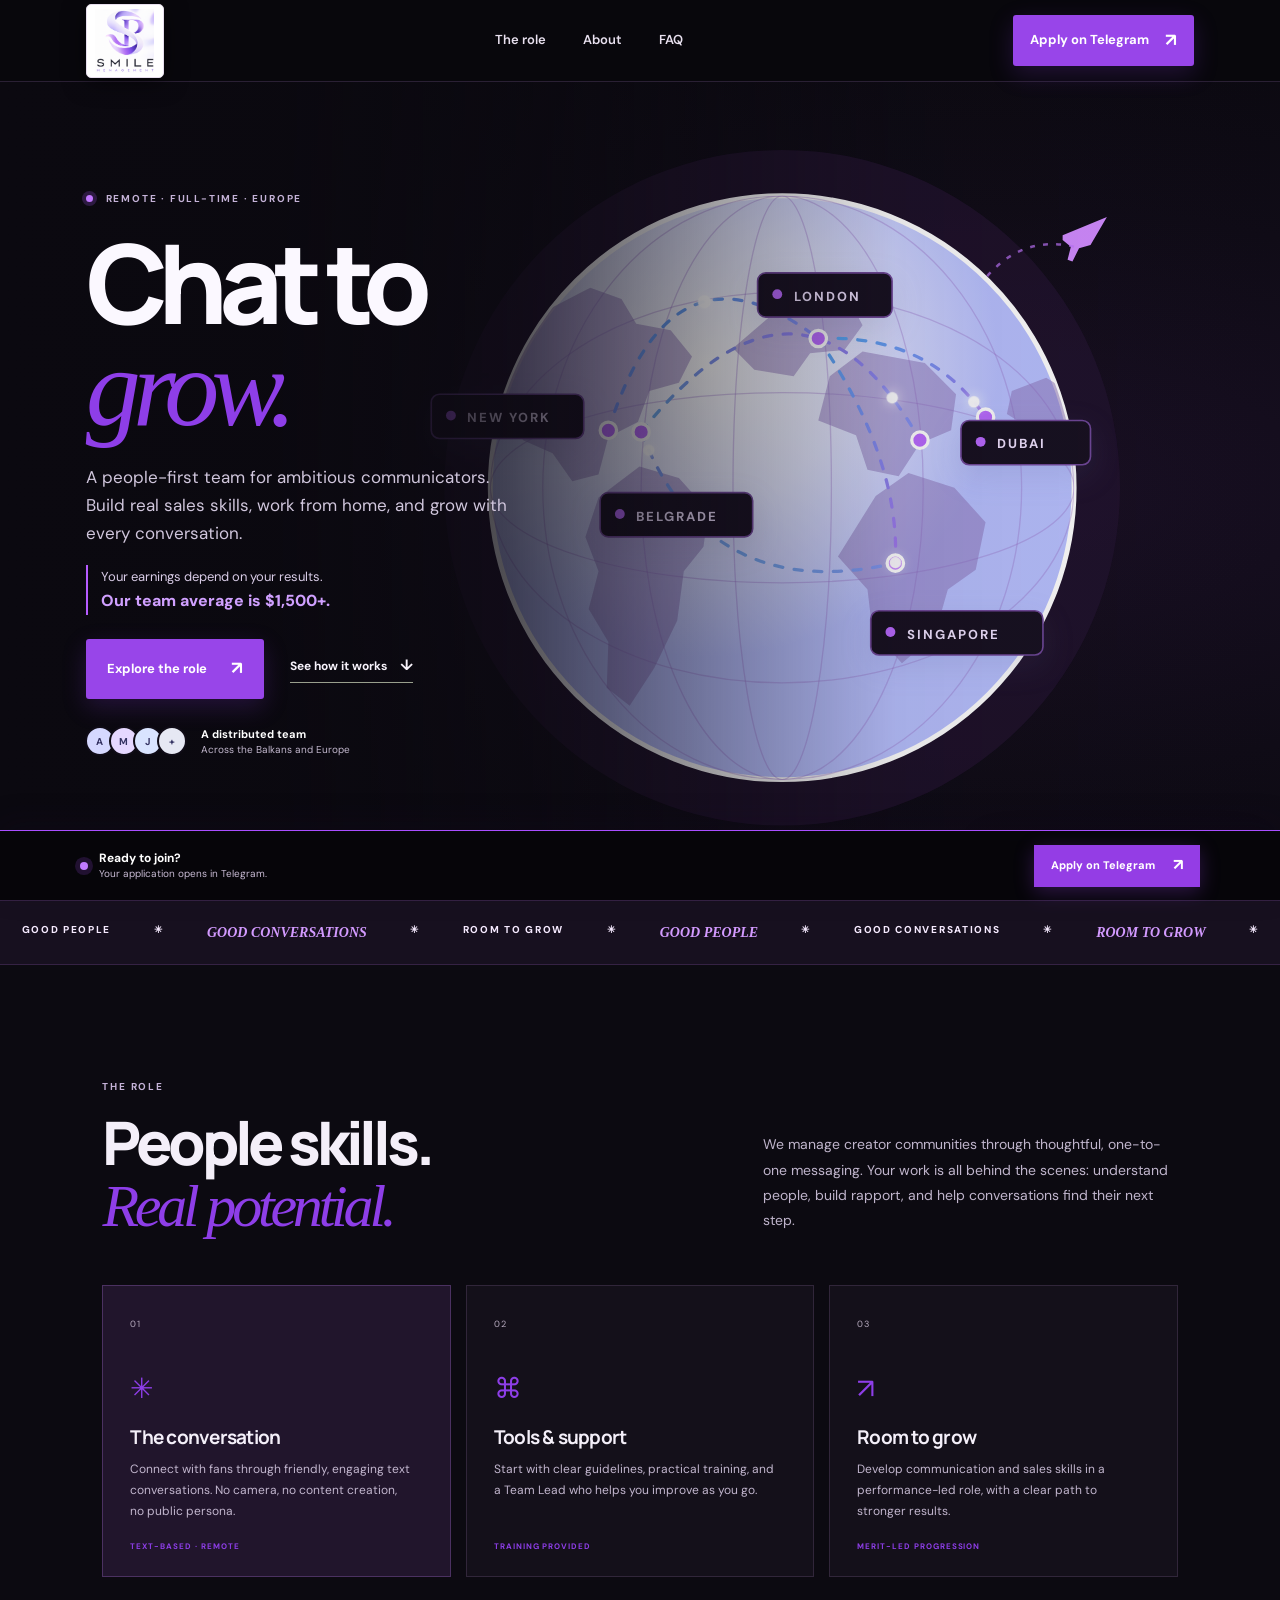
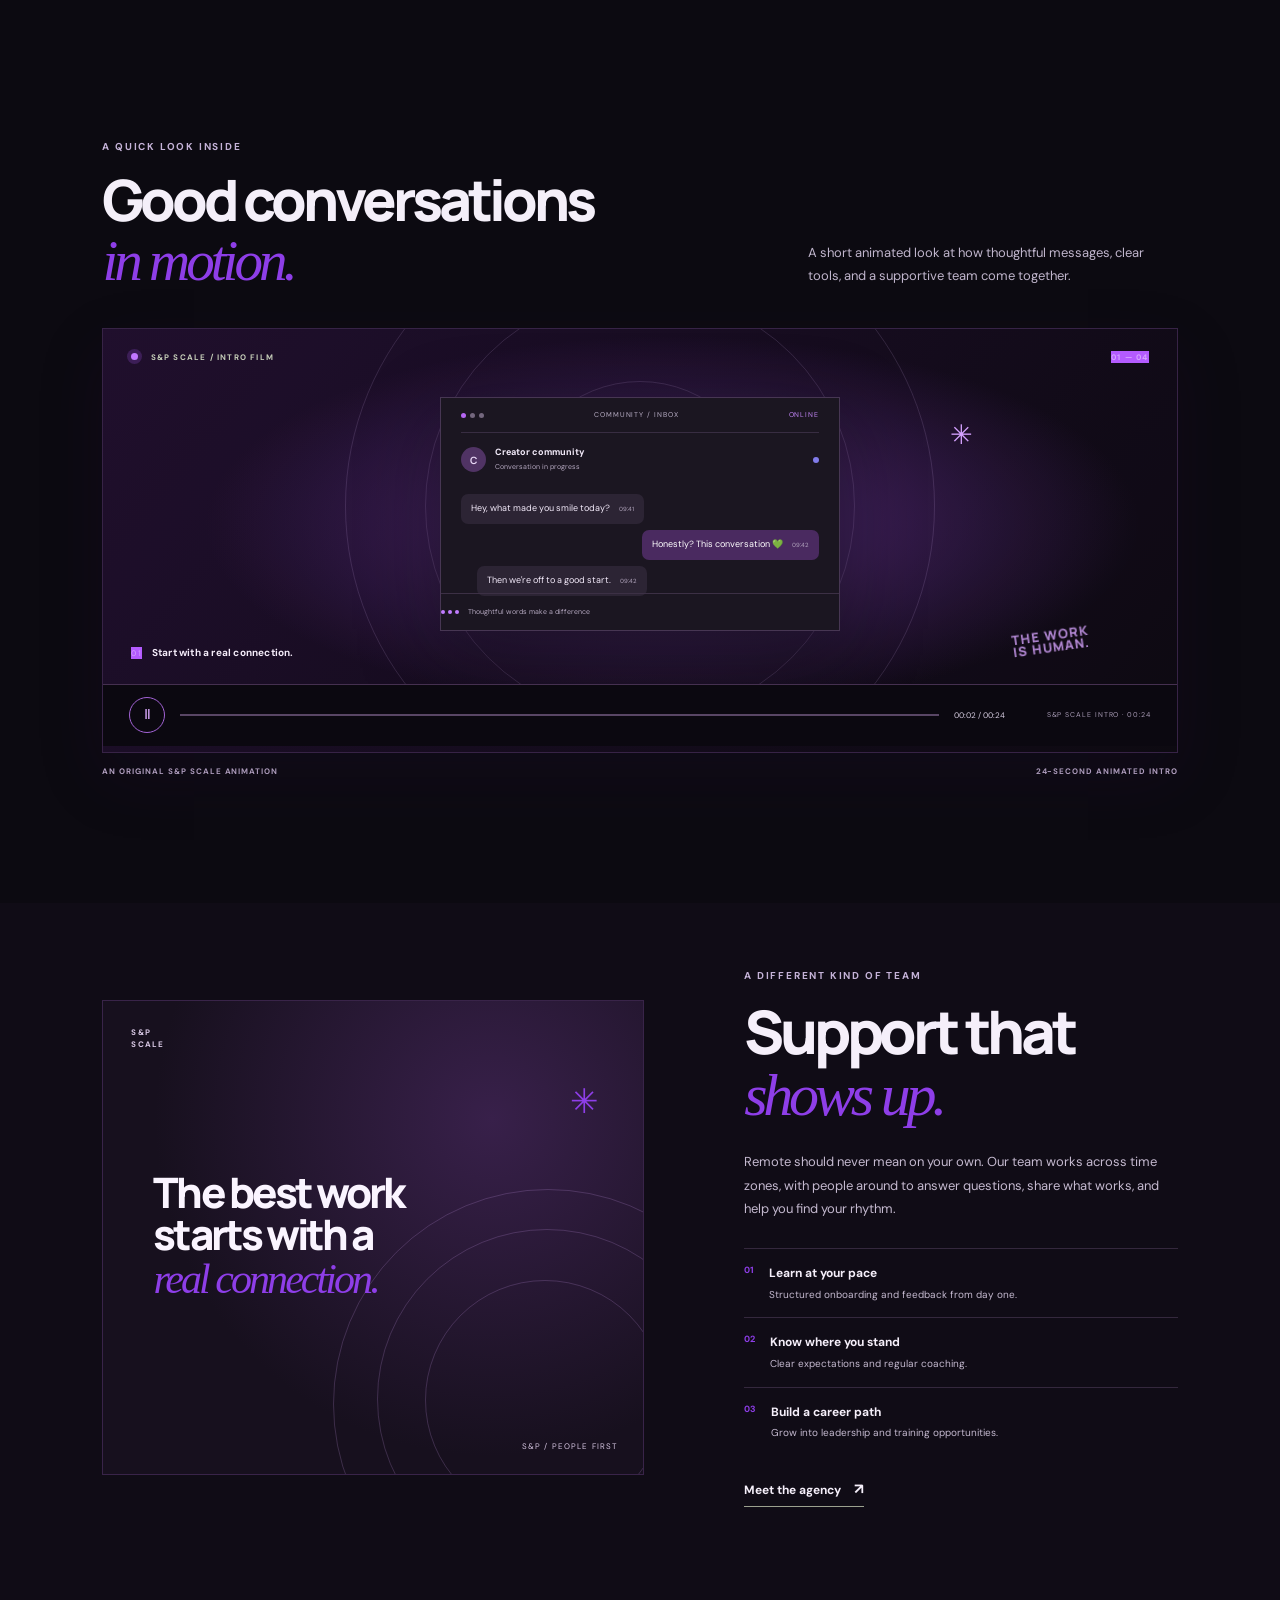
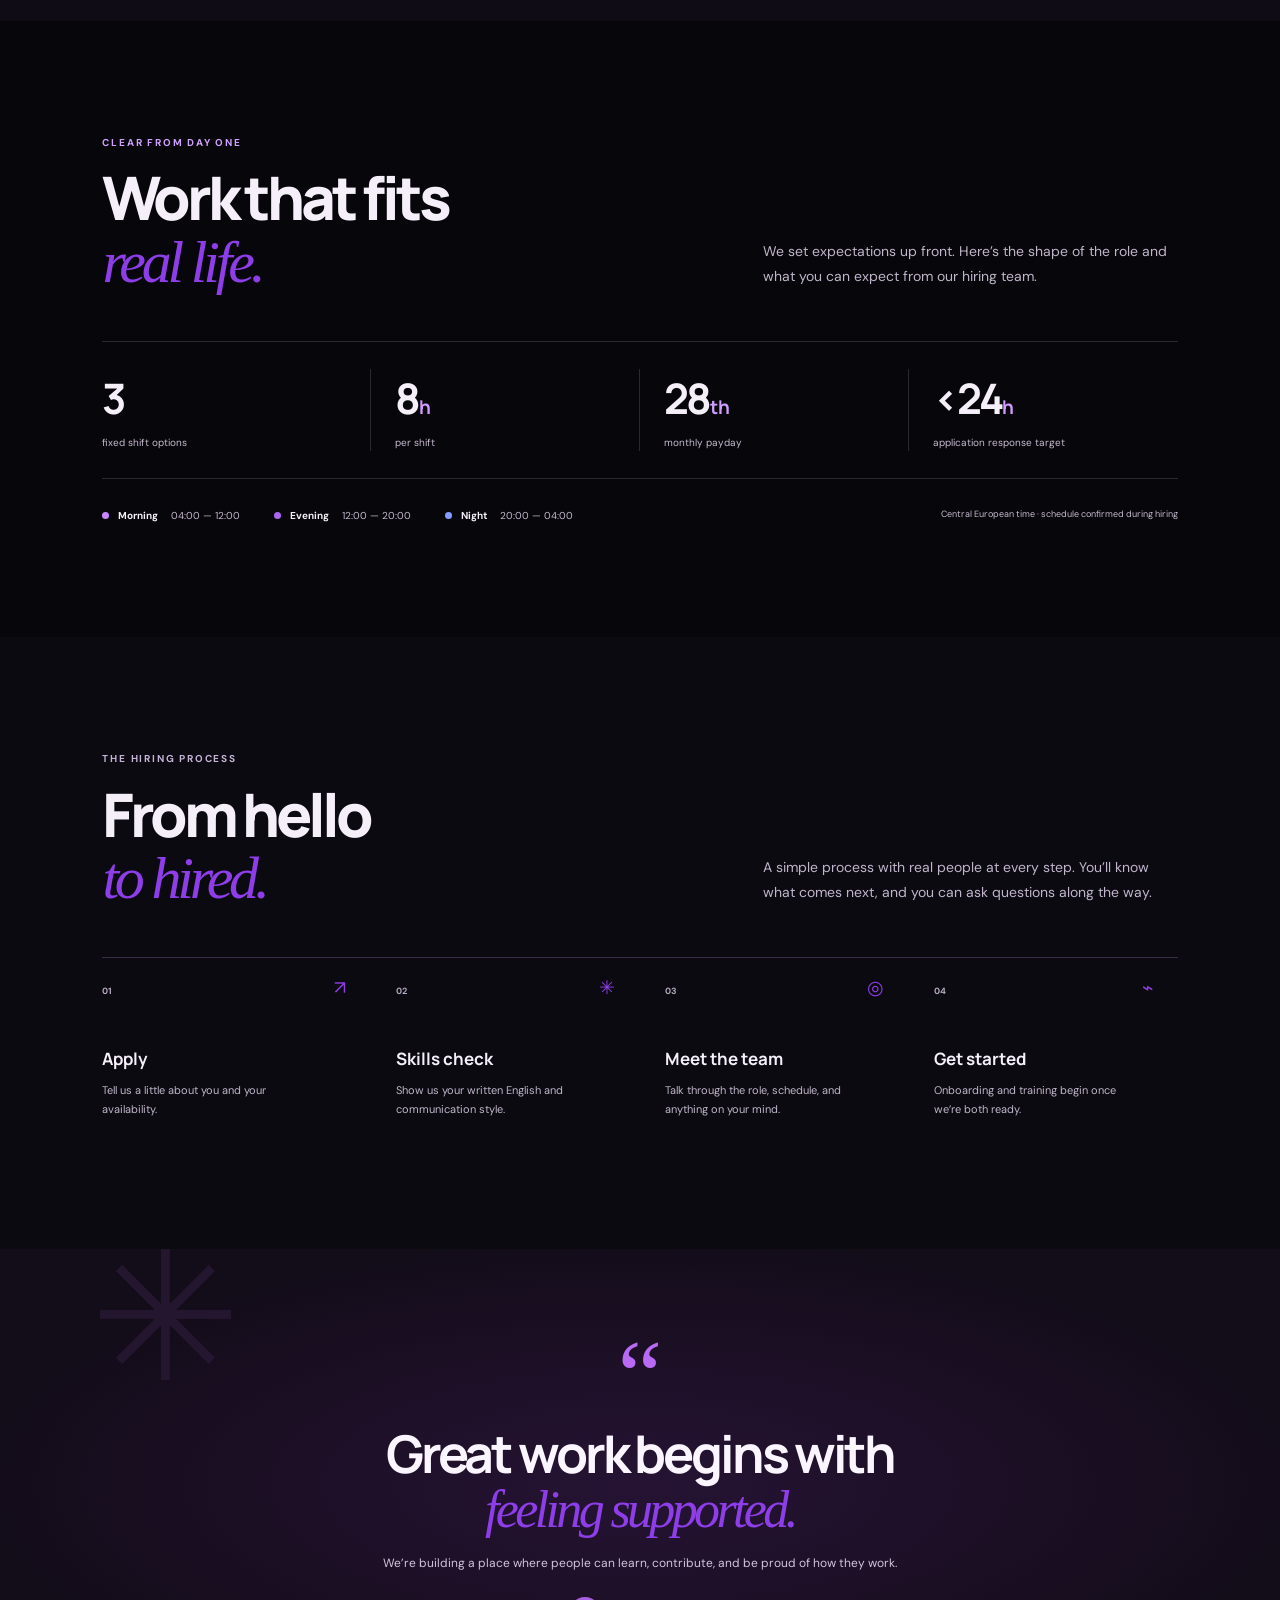
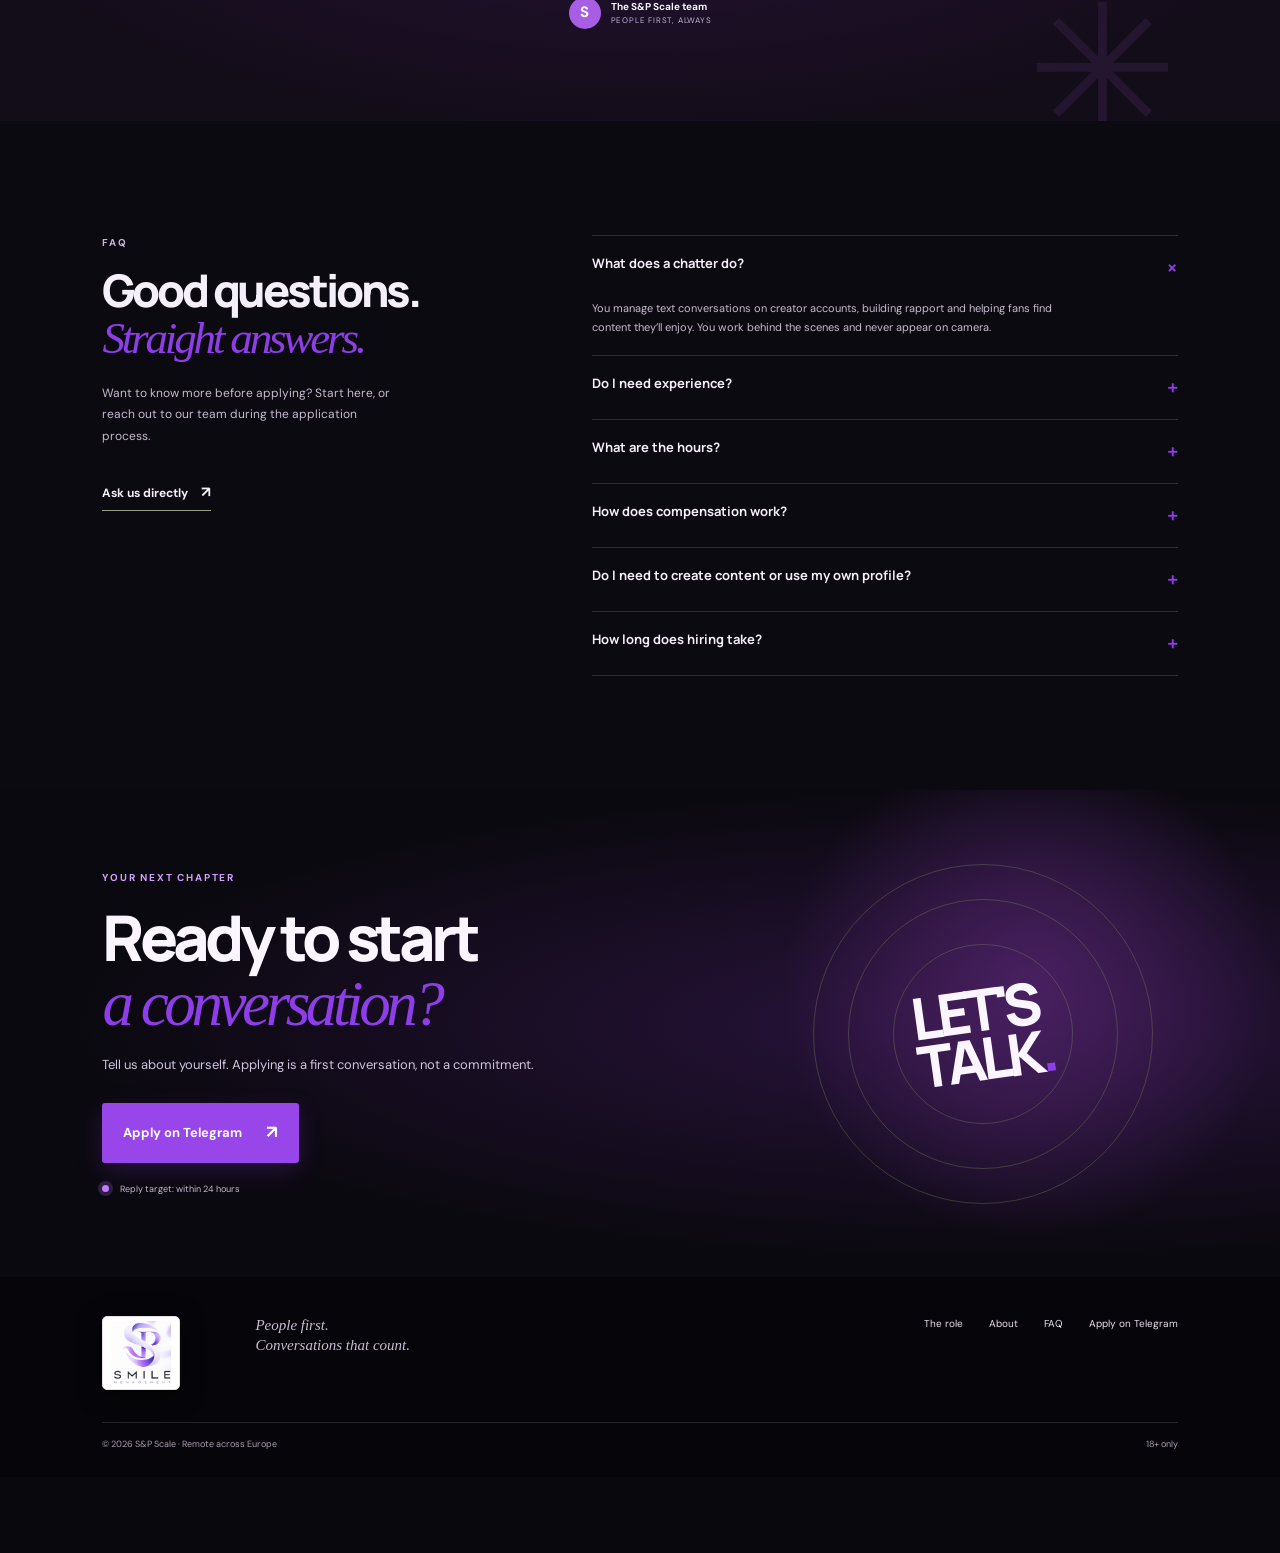
==== outputs/smile-management-site/index.html @ fcfb7467 "Initial website" ====
<!doctype html>
<html lang="en">
<head><meta charset="utf-8"><meta name="viewport" content="width=device-width,initial-scale=1"><meta name="theme-color" content="#10110f"><meta name="description" content="Remote chatter careers with S&P Scale. Clear shifts, practical training, and performance-based commission."><title>S&P Scale — Chat to grow</title><link rel="preconnect" href="https://fonts.googleapis.com"><link rel="preconnect" href="https://fonts.gstatic.com" crossorigin><link href="https://fonts.googleapis.com/css2?family=DM+Sans:wght@400;500;600;700&family=Manrope:wght@400;500;600;700;800&display=swap" rel="stylesheet"><link rel="stylesheet" href="styles.css"></head>
<body>
<header class="header"><a class="brand" href="#top" aria-label="Smile Management home"><img class="brand-logo" src="assets/smile-logo.png" alt="Smile Management"></a><nav class="desktop-nav"><a href="#role">The role</a><a href="about.html">About</a><a href="#faq">FAQ</a></nav><a class="button button-small" href="https://t.me/+lv7Nsp2eEZo0MGM0" target="_blank" rel="noopener noreferrer">Apply on Telegram <span>↗</span></a><button class="menu-toggle" aria-label="Open menu" aria-expanded="false"><i></i><i></i></button></header>
<main id="top"><section class="hero"><div class="hero-copy"><div class="eyebrow"><span class="pulse"></span> REMOTE · FULL-TIME · EUROPE</div><h1>Chat to<br><em>grow.</em></h1><p class="hero-lede">A people-first team for ambitious communicators. Build real sales skills, work from home, and grow with every conversation.</p><p class="earnings-proof">Your earnings depend on your results.<strong>Our team average is $1,500+.</strong></p><div class="hero-actions"><a class="button" href="#role">Explore the role <span>↗</span></a><a class="text-link" href="#role">See how it works <span>↓</span></a></div><div class="hero-proof"><div class="avatars"><span>A</span><span>M</span><span>J</span><span>+</span></div><p><strong>A distributed team</strong><br>Across the Balkans and Europe</p></div></div><div class="hero-art"><svg class="globe-visual" viewBox="0 0 560 500" role="img" aria-label="Animated network routes connecting cities around the world"><defs><radialGradient id="globeFill" cx="37%" cy="29%"><stop offset="0" stop-color="#ffffff"/><stop offset=".48" stop-color="#e5e8ff"/><stop offset="1" stop-color="#b9c1ff"/></radialGradient><linearGradient id="routeStroke" x1="0" y1="0" x2="1" y2="1"><stop stop-color="#54aaf7"/><stop offset="1" stop-color="#a276ec"/></linearGradient><linearGradient id="routeStroke2" x1="1" y1="0" x2="0" y2="1"><stop stop-color="#9a72ee"/><stop offset="1" stop-color="#68b8f1"/></linearGradient><filter id="softGlow" x="-100%" y="-100%" width="300%" height="300%"><feGaussianBlur stdDeviation="4" result="blur"/><feMerge><feMergeNode in="blur"/><feMergeNode in="SourceGraphic"/></feMerge></filter><clipPath id="globeClip"><circle cx="280" cy="248" r="178"/></clipPath></defs><circle class="globe-halo" cx="280" cy="248" r="206" fill="#e6e9ff" opacity=".58"/><circle class="globe-base" cx="280" cy="248" r="178" fill="url(#globeFill)" stroke="#fff" stroke-width="3"/><g clip-path="url(#globeClip)"><ellipse class="globe-grid" cx="280" cy="248" rx="146" ry="178"/><ellipse class="globe-grid" cx="280" cy="248" rx="86" ry="178"/><ellipse class="globe-grid" cx="280" cy="248" rx="30" ry="178"/><ellipse class="globe-grid" cx="280" cy="248" rx="178" ry="58"/><ellipse class="globe-grid" cx="280" cy="248" rx="178" ry="119"/><path class="continent" d="M122 164l18-26 23-12 19 7 9 15 21 4 13 16-8 16-18 5-7 19-18 9-6 23-16 4-12-17-18-8-8-20-19-10zM193 235l24 7 18 20-3 22-12 15-4 30-14 29-15 23-14-11 1-28-12-20 6-23-8-21 8-24zM272 144l23-17 25 5 9 17-11 15-21 2-10 14-24-4-13-13zM309 180l20-15 38 7 19 19-3 22-19 8-13 20-19-4-7-21-23-9zM337 253l20-14 28 9 19 21-6 29-17 12-8 28-20 17-18-20-3-25-18-20zM420 189l21-8 18 11-5 17-21 4-16-10z"/><g class="route-lines"><path id="route-one" d="M174 213 Q213 89 302 157"/><path id="route-two" d="M194 214 Q292 92 364 219"/><path id="route-three" d="M302 157 Q369 154 404 205"/><path id="route-four" d="M194 214 Q235 320 349 294"/><path id="route-five" d="M302 157 Q352 230 349 294"/></g><g class="city-points"><circle cx="174" cy="213" r="5"/><circle cx="302" cy="157" r="5"/><circle cx="364" cy="219" r="5"/><circle cx="404" cy="205" r="5"/><circle cx="349" cy="294" r="5"/><circle cx="194" cy="214" r="5"/></g><g class="route-packets" filter="url(#softGlow)"><circle r="4" fill="#fff"><animateMotion dur="4.5s" repeatCount="indefinite"><mpath href="#route-one"/></animateMotion></circle><circle r="3.5" fill="#fff"><animateMotion dur="5.8s" begin="-2.4s" repeatCount="indefinite"><mpath href="#route-two"/></animateMotion></circle><circle r="3.5" fill="#fff"><animateMotion dur="4.2s" begin="-1.2s" repeatCount="indefinite"><mpath href="#route-three"/></animateMotion></circle><circle r="3.5" fill="#fff"><animateMotion dur="6.2s" begin="-4s" repeatCount="indefinite"><mpath href="#route-four"/></animateMotion></circle><circle r="3.5" fill="#fff"><animateMotion dur="5.4s" begin="-2.8s" repeatCount="indefinite"><mpath href="#route-five"/></animateMotion></circle></g></g><g class="city-label label-newyork"><rect x="66" y="191" width="93" height="27" rx="5"/><circle cx="78" cy="204" r="3"/><text x="88" y="208">NEW YORK</text></g><g class="city-label label-london"><rect x="265" y="117" width="82" height="27" rx="5"/><circle cx="277" cy="130" r="3"/><text x="287" y="134">LONDON</text></g><g class="city-label label-dubai"><rect x="389" y="207" width="79" height="27" rx="5"/><circle cx="401" cy="220" r="3"/><text x="411" y="224">DUBAI</text></g><g class="city-label label-singapore"><rect x="334" y="323" width="105" height="27" rx="5"/><circle cx="346" cy="336" r="3"/><text x="356" y="340">SINGAPORE</text></g><g class="city-label label-belgrade"><rect x="169" y="251" width="93" height="27" rx="5"/><circle cx="181" cy="264" r="3"/><text x="191" y="268">BELGRADE</text></g><g class="plane-mark"><path d="M451 94l27-11-10 17-7 2-4 8-3-1 2-8-5-4z"/><path class="plane-trail" d="M405 119 Q427 94 458 101"/></g></svg><div class="globe-caption"><span class="signal"><i></i><i></i><i></i></span><span>CONNECTED AROUND THE CLOCK</span><b>24 / 7</b></div></div><div class="hero-bottom"><span>01 / A BETTER WAY TO WORK</span><span class="scroll-cue">SCROLL TO EXPLORE <b>↓</b></span></div></section>
<section class="ticker"><div><span>GOOD PEOPLE</span> ✳ <span>GOOD CONVERSATIONS</span> ✳ <span>ROOM TO GROW</span> ✳ <span>GOOD PEOPLE</span> ✳ <span>GOOD CONVERSATIONS</span> ✳ <span>ROOM TO GROW</span> ✳</div></section>
<section class="section role-section" id="role"><div class="section-head"><div><div class="eyebrow">THE ROLE</div><h2>People skills.<br><em>Real potential.</em></h2></div><p>We manage creator communities through thoughtful, one-to-one messaging. Your work is all behind the scenes: understand people, build rapport, and help conversations find their next step.</p></div><div class="role-grid"><article class="role-card featured"><span class="number">01</span><div class="role-symbol">✳</div><h3>The conversation</h3><p>Connect with fans through friendly, engaging text conversations. No camera, no content creation, no public persona.</p><span class="tag">TEXT-BASED · REMOTE</span></article><article class="role-card"><span class="number">02</span><div class="role-symbol">⌘</div><h3>Tools & support</h3><p>Start with clear guidelines, practical training, and a Team Lead who helps you improve as you go.</p><span class="tag">TRAINING PROVIDED</span></article><article class="role-card"><span class="number">03</span><div class="role-symbol">↗</div><h3>Room to grow</h3><p>Develop communication and sales skills in a performance-led role, with a clear path to stronger results.</p><span class="tag">MERIT-LED PROGRESSION</span></article></div></section>
<section class="section film-section" id="walkthrough"><div class="film-heading"><div><div class="eyebrow">A QUICK LOOK INSIDE</div><h2>Good conversations<br><em>in motion.</em></h2></div><p>A short animated look at how thoughtful messages, clear tools, and a supportive team come together.</p></div><div class="film-player" data-film><div class="film-grain"></div><div class="film-topline"><span><i class="pulse"></i> S&P SCALE / INTRO FILM</span><span class="film-index">01 — 04</span></div><div class="film-stage"><div class="film-orbit orbit-a"></div><div class="film-orbit orbit-b"></div><div class="film-orbit orbit-c"></div><div class="film-spark">✳</div><div class="film-window"><div class="film-window-head"><span class="window-lights"><i></i><i></i><i></i></span><span>COMMUNITY / INBOX</span><span class="window-status">ONLINE</span></div><div class="film-profile"><span class="profile-monogram">C</span><span><b>Creator community</b><small>Conversation in progress</small></span><i class="online-dot"></i></div><div class="film-bubble bubble-one">Hey, what made you smile today? <span>09:41</span></div><div class="film-bubble bubble-two">Honestly? This conversation 💚 <span>09:42</span></div><div class="film-bubble bubble-three">Then we're off to a good start. <span>09:42</span></div><div class="film-type"><i></i><i></i><i></i><span>Thoughtful words make a difference</span></div></div><div class="film-caption"><span>01</span><b>Start with a real connection.</b></div><div class="film-stamp">THE WORK<br>IS HUMAN.</div></div><div class="film-controls"><button class="film-play" aria-label="Pause animation"><span class="pause-glyph">Ⅱ</span><span class="play-glyph">▶</span></button><div class="film-track"><div class="film-progress"></div></div><span class="film-time">00:00 / 00:24</span><span class="film-control-label">S&P SCALE INTRO · 00:24</span></div></div><div class="film-foot"><span>AN ORIGINAL S&P SCALE ANIMATION</span><span>24-SECOND ANIMATED INTRO</span></div></section><section class="section feature-section"><div class="feature-visual"><div class="visual-stamp">S&P<br>SCALE</div><div class="visual-title">The best work<br>starts with a<br><em>real connection.</em></div><div class="visual-orbit o1"></div><div class="visual-orbit o2"></div><div class="visual-orbit o3"></div><span class="visual-star">✳</span><span class="visual-note">S&P / PEOPLE FIRST</span></div><div class="feature-copy"><div class="eyebrow">A DIFFERENT KIND OF TEAM</div><h2>Support that<br><em>shows up.</em></h2><p>Remote should never mean on your own. Our team works across time zones, with people around to answer questions, share what works, and help you find your rhythm.</p><div class="check-row"><span>01</span><div><strong>Learn at your pace</strong><small>Structured onboarding and feedback from day one.</small></div></div><div class="check-row"><span>02</span><div><strong>Know where you stand</strong><small>Clear expectations and regular coaching.</small></div></div><div class="check-row"><span>03</span><div><strong>Build a career path</strong><small>Grow into leadership and training opportunities.</small></div></div><a class="text-link dark-link" href="about.html">Meet the agency <span>↗</span></a></div></section>
<section class="section numbers-section"><div class="section-head"><div><div class="eyebrow">CLEAR FROM DAY ONE</div><h2>Work that fits<br><em>real life.</em></h2></div><p>We set expectations up front. Here’s the shape of the role and what you can expect from our hiring team.</p></div><div class="numbers-grid"><div><strong>3</strong><span>fixed shift options</span></div><div><strong>8<span>h</span></strong><span>per shift</span></div><div><strong>28<span>th</span></strong><span>monthly payday</span></div><div><strong>&lt;24<span>h</span></strong><span>application response target</span></div></div><div class="shift-row"><div><span class="shift-dot morning"></span><strong>Morning</strong><span>04:00 — 12:00</span></div><div><span class="shift-dot evening"></span><strong>Evening</strong><span>12:00 — 20:00</span></div><div><span class="shift-dot night"></span><strong>Night</strong><span>20:00 — 04:00</span></div><small>Central European time · schedule confirmed during hiring</small></div></section>
<section class="section steps-section"><div class="section-head"><div><div class="eyebrow">THE HIRING PROCESS</div><h2>From hello<br><em>to hired.</em></h2></div><p>A simple process with real people at every step. You’ll know what comes next, and you can ask questions along the way.</p></div><div class="steps"><article><b>01</b><span class="step-icon">↗</span><h3>Apply</h3><p>Tell us a little about you and your availability.</p></article><article><b>02</b><span class="step-icon">✳</span><h3>Skills check</h3><p>Show us your written English and communication style.</p></article><article><b>03</b><span class="step-icon">◎</span><h3>Meet the team</h3><p>Talk through the role, schedule, and anything on your mind.</p></article><article><b>04</b><span class="step-icon">⌁</span><h3>Get started</h3><p>Onboarding and training begin once we’re both ready.</p></article></div></section>
<section class="quote-section"><div class="quote-mark">“</div><blockquote>Great work begins with<br><em>feeling supported.</em></blockquote><p>We’re building a place where people can learn, contribute, and be proud of how they work.</p><div class="quote-by"><span class="quote-avatar">S</span><span><strong>The S&P Scale team</strong><small>PEOPLE FIRST, ALWAYS</small></span></div></section>
<section class="section faq-section" id="faq"><div class="faq-intro"><div class="eyebrow">FAQ</div><h2>Good questions.<br><em>Straight answers.</em></h2><p>Want to know more before applying? Start here, or reach out to our team during the application process.</p><a class="text-link dark-link" href="https://t.me/+lv7Nsp2eEZo0MGM0" target="_blank" rel="noopener noreferrer">Ask us directly <span>↗</span></a></div><div class="faq-list"><details open><summary>What does a chatter do?<span>+</span></summary><p>You manage text conversations on creator accounts, building rapport and helping fans find content they’ll enjoy. You work behind the scenes and never appear on camera.</p></details><details><summary>Do I need experience?<span>+</span></summary><p>No prior experience is required. We look for strong written English, reliability, a computer, and a willingness to learn. Training and guidelines are provided.</p></details><details><summary>What are the hours?<span>+</span></summary><p>The role is full time, with fixed eight-hour shifts on Central European time. The available shift options are 04:00–12:00, 12:00–20:00, and 20:00–04:00.</p></details><details><summary>How does compensation work?<span>+</span></summary><p>Compensation is performance-based, with monthly payouts on the 28th. We explain the commission structure and terms clearly during the hiring process.</p></details><details><summary>Do I need to create content or use my own profile?<span>+</span></summary><p>No. The work is text-only and behind the account. You do not create content or use a personal social profile.</p></details><details><summary>How long does hiring take?<span>+</span></summary><p>We aim to review applications within 24 hours. Skills check, conversation with the team, and onboarding can follow within days, depending on availability.</p></details></div></section>
<section class="apply-section" id="apply"><div class="apply-glow"></div><div class="apply-content"><div class="eyebrow">YOUR NEXT CHAPTER</div><h2>Ready to start<br><em>a conversation?</em></h2><p>Tell us about yourself. Applying is a first conversation, not a commitment.</p><a class="button button-light" href="https://t.me/+lv7Nsp2eEZo0MGM0" target="_blank" rel="noopener noreferrer">Apply on Telegram <span>↗</span></a><span class="apply-note"><span class="pulse"></span> Reply target: within 24 hours</span></div><div class="apply-art"><div class="apply-circle c1"></div><div class="apply-circle c2"></div><div class="apply-circle c3"></div><span>LET'S<br>TALK<span class="green">.</span></span></div></section></main>
<footer class="footer"><div class="footer-top"><a class="brand footer-brand" href="#top" aria-label="Smile Management home"><img class="brand-logo" src="assets/smile-logo.png" alt="Smile Management"></a><p>People first.<br>Conversations that count.</p><div class="footer-links"><a href="#role">The role</a><a href="about.html">About</a><a href="#faq">FAQ</a><a href="https://t.me/+lv7Nsp2eEZo0MGM0" target="_blank" rel="noopener noreferrer">Apply on Telegram</a></div></div><div class="footer-bottom"><span>© 2026 S&P Scale · Remote across Europe</span><span>18+ only</span></div></footer>
<aside class="sticky-apply" aria-label="Apply via Telegram"><div class="sticky-copy"><span class="sticky-pulse"></span><div><strong>Ready to join?</strong><small>Your application opens in Telegram.</small></div></div><a class="sticky-apply-button" href="https://t.me/+lv7Nsp2eEZo0MGM0" target="_blank" rel="noopener noreferrer">Apply on Telegram <span>↗</span></a></aside><script src="script.js"></script></body></html>
---- outputs/smile-management-site/styles.css ----
:root{--ink:#151713;--muted:#73776e;--paper:#f7f8f3;--lime:#c9f36b;--green:#a8d94c;--line:#e5e7df;--serif:Georgia,'Times New Roman',serif;--sans:'DM Sans',sans-serif;--display:'Manrope',sans-serif}*{box-sizing:border-box}html{scroll-behavior:smooth;scroll-padding-top:88px}body{margin:0;background:var(--paper);color:var(--ink);font-family:var(--sans);font-size:15px;line-height:1.55}a{color:inherit;text-decoration:none}button{font:inherit;cursor:pointer}.header{height:82px;padding:0 max(calc((100vw - 1240px)/2),6.7vw);display:flex;align-items:center;position:sticky;top:0;z-index:10;background:rgba(247,248,243,.92);backdrop-filter:blur(16px);border-bottom:1px solid rgba(20,24,18,.06)}.brand{display:flex;align-items:center;gap:9px;font-family:var(--display);font-weight:800;letter-spacing:-.06em}.brand-mark{font-size:26px;line-height:1}.brand-mark span{color:#8bb741;font-style:italic}.brand-name{font-size:10px;letter-spacing:.21em;padding-top:13px;margin-left:-7px}.desktop-nav{display:flex;gap:37px;margin:auto;font-size:13px;font-weight:600}.desktop-nav a,.footer-links a{transition:color .2s}.desktop-nav a:hover,.footer-links a:hover{color:#79a834}.button{display:inline-flex;align-items:center;justify-content:center;gap:24px;background:var(--lime);padding:16px 21px;border:0;border-radius:3px;font-size:13px;font-weight:700;transition:transform .2s,background .2s}.button:hover{transform:translateY(-2px);background:#d4fa82}.button span{font-size:18px}.button-small{padding:12px 17px;gap:16px}.menu-toggle{display:none;border:0;background:none}.hero{min-height:645px;padding:88px max(calc((100vw - 1240px)/2),6.7vw) 30px;position:relative;overflow:hidden;display:grid;grid-template-columns:1fr 1fr;align-items:center;background:#f2f4ed}.hero-copy{position:relative;z-index:2;padding-bottom:46px}.eyebrow{font-size:10px;letter-spacing:.18em;font-weight:700;color:#70766a}.pulse{width:7px;height:7px;background:#9fcf49;border-radius:50%;display:inline-block;box-shadow:0 0 0 4px rgba(166,219,77,.2);margin-right:9px}.hero h1{font:800 clamp(66px,8.6vw,112px)/.92 var(--display);letter-spacing:-.085em;margin:25px 0 24px}.hero h1 em,.section h2 em,.quote-section em,.apply-section h2 em{font-family:var(--serif);font-weight:400;letter-spacing:-.07em}.hero h1 em{color:#83a94a}.hero-lede{max-width:435px;font-size:17px;color:#656a61;line-height:1.65}.hero-actions{display:flex;align-items:center;gap:26px;margin-top:28px}.text-link{font-size:12px;font-weight:700;border-bottom:1px solid #9ba18f;padding-bottom:5px}.text-link span{font-size:15px;margin-left:10px}.hero-proof{display:flex;gap:14px;align-items:center;margin-top:47px}.avatars{display:flex;padding-left:5px}.avatars span{width:30px;height:30px;border-radius:50%;background:#c8d5b5;color:#30421a;border:2px solid #f2f4ed;margin-left:-6px;display:grid;place-items:center;font-size:10px;font-weight:700}.avatars span:nth-child(2){background:#e7bfa6}.avatars span:nth-child(3){background:#d5c8e1}.avatars span:nth-child(4){background:#e1e5dc}.hero-proof p{font-size:10px;line-height:1.5;color:#73776f;margin:0}.hero-proof strong{color:var(--ink);font-size:11px}.hero-art{height:480px;position:relative;display:grid;place-items:center}.art-glow{position:absolute;width:430px;height:430px;border-radius:50%;background:radial-gradient(circle,#e1ebcd 0,#d7e1c3 48%,rgba(215,225,195,0) 70%);right:0;top:13px}.orb{position:absolute;border-radius:50%;border:1px solid rgba(100,124,68,.24)}.orb-one{width:430px;height:430px;right:0;top:10px}.orb-two{width:355px;height:355px;right:37px;top:48px}.chat-card{position:absolute;z-index:2;background:#fff;border:1px solid #e8ebdf;box-shadow:0 24px 70px #59654c20;border-radius:8px;width:335px;height:280px;right:70px;top:88px;padding:20px}.card-top{font-size:8px;letter-spacing:.13em;font-weight:700;color:#7a8074;display:flex;align-items:center;gap:7px}.live-dot{width:6px;height:6px;border-radius:50%;background:#a6d956}.dots{margin-left:auto;letter-spacing:2px}.mini-line{height:5px;width:90px;background:#eef0e9;border-radius:8px;margin:22px 0 7px}.mini-line.short{width:53px;margin:0 0 20px}.message{font-size:9px;border-radius:10px;padding:10px 12px;width:max-content;max-width:88%;margin:8px 0}.message-right{background:#e9f4d9;margin-left:auto}.message-left{background:#f0f1ec}.small-msg{margin-top:6px}.chat-input{position:absolute;bottom:16px;left:17px;right:17px;border-top:1px solid #eff0e9;padding-top:11px;color:#9a9f93;font-size:9px}.chat-input b{float:right;background:#c9f36b;color:#233016;border-radius:3px;padding:2px 6px;margin-top:-4px}.stat-card{position:absolute;z-index:3;background:#fff;border-radius:6px;box-shadow:0 12px 45px #38422d24;left:8px;bottom:67px;padding:16px 19px;width:190px;display:flex;flex-direction:column}.stat-icon{position:absolute;right:16px;top:12px;color:#80a842;font-size:16px}.stat-card small{font-size:8px;letter-spacing:.12em;color:#818779}.stat-card strong{font-family:var(--display);font-size:13px;margin:5px 0}.stat-foot{font-size:9px;color:#82877b}.floating-chip{position:absolute;right:10px;top:75px;background:var(--lime);padding:9px 12px;font-size:8px;letter-spacing:.1em;font-weight:700;z-index:4;transform:rotate(4deg)}.floating-chip span{font-size:14px;margin-right:5px}.art-caption{position:absolute;right:3px;bottom:34px;font:italic 19px/1.25 var(--serif);text-align:right;color:#5c664e}.hero-bottom{position:absolute;bottom:24px;left:max(calc((100vw - 1240px)/2),6.7vw);right:max(calc((100vw - 1240px)/2),6.7vw);font-size:8px;font-weight:700;letter-spacing:.15em;color:#858a7c;display:flex;justify-content:space-between}.scroll-cue b{font-size:14px;color:#7f9c55;margin-left:11px}.ticker{height:65px;background:var(--lime);display:flex;align-items:center;overflow:hidden;white-space:nowrap}.ticker div{font-size:10px;font-weight:800;letter-spacing:.17em;display:flex;justify-content:space-around;width:100%;min-width:850px}.ticker span:nth-of-type(even){font-family:var(--serif);font-style:italic;font-size:14px;letter-spacing:0}.section{padding:114px max(calc((100vw - 1120px)/2),8vw)}.section-head{display:flex;justify-content:space-between;align-items:end;margin-bottom:47px;gap:45px}.section h2,.faq-section h2{font:800 clamp(38px,5vw,60px)/1.03 var(--display);letter-spacing:-.07em;margin:17px 0 0}.section h2 em,.faq-section h2 em{color:#84a84d}.section-head>p{max-width:415px;color:#72776d;font-size:14px;line-height:1.8;margin:0 0 5px}.role-grid{display:grid;grid-template-columns:repeat(3,1fr);gap:15px}.role-card{min-height:292px;padding:25px 27px;background:#fff;border:1px solid #e9ebe4;position:relative;transition:transform .25s,box-shadow .25s}.role-card:hover{transform:translateY(-5px);box-shadow:0 16px 35px #29321c0c}.role-card.featured{background:#eff4e8}.number{font-size:9px;color:#92988b;letter-spacing:.1em}.role-symbol{font-size:28px;color:#8cad56;margin-top:33px}.role-card h3{font:700 19px var(--display);letter-spacing:-.04em;margin:13px 0 9px}.role-card p{font-size:12px;line-height:1.75;color:#72776e;max-width:280px;margin:0}.tag{position:absolute;bottom:24px;left:27px;font-size:8px;letter-spacing:.12em;font-weight:700;color:#878d7e}.feature-section{padding-top:65px;display:grid;grid-template-columns:1fr .8fr;gap:100px;align-items:center;background:#eef1e8}.feature-visual{height:475px;position:relative;overflow:hidden;background:#dce8cb;padding:50px;display:flex;align-items:center}.visual-title{position:relative;z-index:2;font:800 42px/.98 var(--display);letter-spacing:-.07em}.visual-title em{font:italic 42px var(--serif);color:#6f8f3d}.visual-stamp{position:absolute;top:25px;left:28px;font-size:8px;font-weight:800;letter-spacing:.14em;line-height:1.5}.visual-orbit{position:absolute;border:1px solid rgba(93,121,51,.23);border-radius:50%;width:430px;height:430px;right:-120px;bottom:-145px}.o2{width:340px;height:340px;right:-74px;bottom:-95px}.o3{width:240px;height:240px;right:-22px;bottom:-46px}.visual-star{position:absolute;right:45px;top:75px;font-size:34px;color:#829e50}.visual-note{position:absolute;bottom:22px;right:25px;font-size:8px;letter-spacing:.14em}.feature-copy h2{margin-bottom:23px}.feature-copy>p{color:#70766b;font-size:13px;line-height:1.8;margin-bottom:28px}.check-row{display:flex;gap:15px;border-top:1px solid #d8ddce;padding:15px 0}.check-row>span{font-size:9px;color:#83a04e;font-weight:700}.check-row div{display:flex;flex-direction:column;gap:4px}.check-row strong{font-size:12px}.check-row small{font-size:10px;color:#74796f}.dark-link{display:inline-block;margin-top:22px}.numbers-section{background:#1b2017;color:#f8f9f5}.numbers-section .eyebrow{color:#b4c39e}.numbers-section .section-head>p{color:#b5b9ae}.numbers-section h2 em{color:var(--lime)}.numbers-grid{display:grid;grid-template-columns:repeat(4,1fr);border-top:1px solid #ffffff27;border-bottom:1px solid #ffffff27;padding:27px 0}.numbers-grid>div{display:flex;flex-direction:column;gap:8px;border-right:1px solid #ffffff27;padding-left:24px}.numbers-grid>div:first-child{padding-left:0}.numbers-grid>div:last-child{border:0}.numbers-grid strong{font:700 42px var(--display);letter-spacing:-.06em}.numbers-grid strong span{font-size:19px;color:var(--lime);letter-spacing:0}.numbers-grid>div>span{font-size:10px;color:#bdc2b5}.shift-row{display:flex;align-items:center;gap:34px;margin-top:29px;flex-wrap:wrap}.shift-row div{display:flex;align-items:center;gap:9px;font-size:10px}.shift-row div>span:last-child{color:#bdc2b5;margin-left:4px}.shift-row small{margin-left:auto;color:#9da595;font-size:9px}.shift-dot{width:7px;height:7px;border-radius:50%;background:#f2d27b}.evening{background:#e6a778}.night{background:#99b2df}.steps-section{background:#f2f4ed}.steps{display:grid;grid-template-columns:repeat(4,1fr);gap:0}.steps article{border-top:1px solid #d6dbcf;padding:20px 25px 5px 0;position:relative}.steps article+article{padding-left:25px}.steps article>b{font-size:9px;color:#919889}.step-icon{position:absolute;right:25px;top:15px;color:#89a656;font-size:19px}.steps h3{font:700 17px var(--display);margin:46px 0 8px}.steps p{font-size:11px;color:#777c72;max-width:190px;line-height:1.7}.quote-section{padding:92px 20px;background:#dce8cc;text-align:center;position:relative;overflow:hidden}.quote-section:before,.quote-section:after{content:'✳';position:absolute;font-size:180px;color:#c3d7a7;opacity:.5}.quote-section:before{left:7%;top:-70px}.quote-section:after{right:8%;bottom:-90px}.quote-mark{font:100px/.7 var(--serif);color:#91ad67}.quote-section blockquote{font:700 clamp(31px,4.2vw,52px)/1.05 var(--display);letter-spacing:-.06em;margin:16px 0}.quote-section em{color:#789b42}.quote-section>p{font-size:12px;color:#606a51}.quote-by{display:flex;align-items:center;justify-content:center;gap:10px;margin-top:24px;text-align:left}.quote-avatar{width:32px;height:32px;display:grid;place-items:center;border-radius:50%;background:#a9c282;font-weight:700}.quote-by span:last-child{display:flex;flex-direction:column}.quote-by strong{font-size:10px}.quote-by small{font-size:8px;letter-spacing:.1em;color:#6c765c}.faq-section{display:grid;grid-template-columns:.8fr 1.2fr;gap:100px}.faq-intro h2{font-size:45px}.faq-intro>p{font-size:12px;color:#71766c;line-height:1.8;max-width:300px;margin-top:21px}.faq-list details{border-bottom:1px solid #dfe2d9}.faq-list details:first-child{border-top:1px solid #dfe2d9}.faq-list summary{list-style:none;cursor:pointer;padding:18px 0;font:700 13px var(--display);display:flex;justify-content:space-between;gap:20px}.faq-list summary::-webkit-details-marker{display:none}.faq-list summary span{font-size:20px;color:#8aac52;transition:transform .2s}.faq-list details[open] summary span{transform:rotate(45deg)}.faq-list details p{font-size:11px;color:#757a70;line-height:1.8;max-width:520px;padding:0 22px 17px 0;margin:0}.apply-section{min-height:435px;background:#1b2017;color:#fff;position:relative;overflow:hidden;padding:80px max(calc((100vw - 1120px)/2),8vw);display:flex;justify-content:space-between;align-items:center}.apply-glow{position:absolute;width:500px;height:500px;border-radius:50%;background:radial-gradient(circle,#45543a,transparent 70%);right:0;top:-50px}.apply-content{position:relative;z-index:2}.apply-content .eyebrow{color:#b4c39e}.apply-section h2{font:800 clamp(40px,5vw,63px)/1.02 var(--display);letter-spacing:-.07em;margin:19px 0}.apply-section h2 em{color:var(--lime)}.apply-content>p{font-size:13px;color:#bec4b7}.button-light{margin-top:15px}.apply-note{display:block;font-size:9px;color:#b7bcae;margin-top:20px}.apply-art{position:absolute;right:max(calc((100vw - 1120px)/2),8vw);height:340px;width:390px;display:grid;place-items:center}.apply-art>span{position:relative;z-index:2;font:800 58px/.85 var(--display);letter-spacing:-.09em;transform:rotate(-8deg)}.green{color:var(--lime)}.apply-circle{position:absolute;border:1px solid #81945f55;border-radius:50%;width:340px;height:340px}.c2{width:270px;height:270px}.c3{width:180px;height:180px}.footer{padding:39px max(calc((100vw - 1120px)/2),8vw) 17px;background:#131610;color:#f2f4ed}.footer-top{display:flex;align-items:flex-start;border-bottom:1px solid #ffffff1e;padding-bottom:32px}.footer-brand{align-self:center}.footer-top>p{font:italic 15px/1.3 var(--serif);color:#aeb4a7;margin:0 0 0 75px}.footer-links{display:flex;gap:26px;margin-left:auto;font-size:10px;color:#c0c5b9}.footer-bottom{display:flex;justify-content:space-between;padding-top:15px;color:#82897c;font-size:9px}.form-modal[hidden]{display:none}.form-modal{position:fixed;inset:0;z-index:30;display:grid;place-items:center;padding:18px}.modal-backdrop{position:absolute;inset:0;background:#12150fba;backdrop-filter:blur(4px)}.modal-panel{position:relative;width:min(100%,450px);max-height:calc(100vh - 36px);overflow:auto;background:var(--paper);padding:34px 38px;box-shadow:0 25px 100px #0005}.modal-close{position:absolute;right:18px;top:14px;border:0;background:none;font-size:25px;color:#676c62}.modal-panel h2{font:800 38px var(--display);letter-spacing:-.07em;margin:10px 0}.modal-panel>p{font-size:12px;color:#72776d;margin:0 0 20px}.modal-panel form{display:grid;gap:13px}.modal-panel label{display:grid;gap:5px;font-size:10px;font-weight:700}.modal-panel input,.modal-panel textarea{font:12px var(--sans);padding:11px;border:1px solid #dce0d5;background:#fff;outline:none;resize:vertical}.modal-panel input:focus,.modal-panel textarea:focus{border-color:#92b453}.modal-panel form .button{margin-top:4px}.form-disclaimer{font-size:9px;color:#888d81}.form-success{text-align:center;padding:30px 0}.form-success>span{display:grid;place-items:center;margin:auto;width:45px;height:45px;border-radius:50%;background:var(--lime);font-size:22px}.form-success h3{font:700 20px var(--display)}.form-success p{font-size:12px;color:#72776d}.inner-hero{padding:110px max(calc((100vw - 1120px)/2),8vw) 95px;background:#f2f4ed}.inner-hero h1{font:800 clamp(52px,7vw,88px)/.96 var(--display);letter-spacing:-.08em;margin:25px 0}.inner-hero h1 em{font:italic 1em var(--serif);color:#84a84d}.inner-hero p{font-size:16px;color:#697066;max-width:540px;line-height:1.75}.about-content{padding-top:75px;padding-bottom:75px}.about-content h2{font:800 38px var(--display);letter-spacing:-.06em}.about-content>p{max-width:690px;color:#6d7369;line-height:1.9}.about-values{display:grid;grid-template-columns:repeat(3,1fr);gap:14px;margin-top:44px}.about-values article{background:#fff;border:1px solid var(--line);padding:25px}.about-values b{font-size:10px;color:#84a84d}.about-values h3{font:700 18px var(--display)}.about-values p{font-size:11px;color:#74796f;line-height:1.7}.about-cta{padding:75px 8vw;text-align:center;background:#dce8cc}.about-cta h2{font:800 42px var(--display);letter-spacing:-.06em;margin:8px 0 18px}
@media(max-width:850px){.header{padding:0 5vw}.desktop-nav{gap:23px}.hero{padding-left:7vw;padding-right:7vw;grid-template-columns:1fr 1fr}.hero-art{transform:scale(.9);transform-origin:center}.hero-bottom{left:7vw;right:7vw}.section{padding:88px 7vw}.feature-section{gap:50px}.feature-visual{height:410px;padding:35px}.visual-title{font-size:34px}.faq-section{gap:50px}.apply-section{padding-left:7vw;padding-right:7vw}.apply-art{right:3vw;transform:scale(.8)}.footer{padding-left:7vw;padding-right:7vw}}
@media(max-width:650px){html{scroll-padding-top:70px}.header{height:68px}.brand-mark{font-size:23px}.desktop-nav{display:none;position:absolute;top:68px;left:0;right:0;padding:20px 6vw;background:var(--paper);border-bottom:1px solid var(--line);flex-direction:column;gap:18px}.desktop-nav.open{display:flex}.header>.button{margin-left:auto;margin-right:15px}.button-small{font-size:11px;padding:10px 13px}.menu-toggle{display:flex;width:28px;height:27px;flex-direction:column;justify-content:center;gap:5px;padding:3px}.menu-toggle i{height:1px;width:20px;background:var(--ink)}.hero{display:block;padding:72px 7vw 50px;min-height:unset}.hero-copy{padding:0}.hero h1{font-size:76px;margin:21px 0}.hero-lede{font-size:15px;max-width:400px}.hero-proof{margin-top:30px}.hero-art{height:340px;margin-top:12px;transform:none}.art-glow{width:320px;height:320px;right:calc(50% - 160px);top:4px}.orb-one{width:320px;height:320px;right:calc(50% - 160px);top:3px}.orb-two{width:260px;height:260px;right:calc(50% - 130px);top:33px}.chat-card{width:285px;height:240px;right:calc(50% - 142px);top:46px;padding:16px}.stat-card{left:calc(50% - 175px);bottom:21px;width:165px;padding:12px}.floating-chip{right:calc(50% - 160px);top:26px}.art-caption{right:calc(50% - 169px);bottom:13px;font-size:14px}.hero-bottom{bottom:17px;left:7vw;right:7vw;font-size:7px}.ticker{height:53px}.ticker div{justify-content:flex-start;gap:19px;padding-left:20px}.section{padding:73px 7vw}.section-head{display:block;margin-bottom:34px}.section-head>p{margin-top:21px;font-size:13px}.section h2{font-size:43px}.role-grid{grid-template-columns:1fr;gap:10px}.role-card{min-height:250px}.role-symbol{margin-top:22px}.feature-section{display:block;padding-top:55px}.feature-visual{height:330px;margin-bottom:45px}.visual-title{font-size:35px}.feature-copy h2{font-size:43px}.numbers-grid{grid-template-columns:repeat(2,1fr);row-gap:24px}.numbers-grid>div:nth-child(2){border:0}.numbers-grid>div:nth-child(3){padding-left:0}.numbers-grid strong{font-size:36px}.shift-row{gap:15px;align-items:flex-start}.shift-row div{flex-wrap:wrap;max-width:30%;font-size:9px}.shift-row div>span:last-child{width:100%;margin-left:16px;font-size:8px}.shift-row small{width:100%;margin-left:0}.steps{grid-template-columns:1fr 1fr;row-gap:20px}.steps article+article{padding-left:15px}.steps article:nth-child(3){padding-left:0}.steps h3{margin-top:35px}.quote-section{padding:75px 7vw}.quote-section:before{left:-50px}.quote-section:after{right:-60px}.faq-section{display:block}.faq-intro{margin-bottom:35px}.faq-intro h2{font-size:40px}.apply-section{padding:70px 7vw;min-height:440px;align-items:flex-start}.apply-section h2{font-size:46px}.apply-art{right:-45px;bottom:-125px;transform:scale(.66);transform-origin:center}.apply-content{z-index:3}.footer{padding:31px 7vw 15px}.footer-top{position:relative;display:grid;grid-template-columns:1fr 1fr;gap:20px}.footer-top>p{margin:0;font-size:13px}.footer-links{grid-column:1/3;margin:5px 0 0;gap:19px;flex-wrap:wrap}.footer-bottom{font-size:8px}.modal-panel{padding:30px 22px}.inner-hero{padding:75px 7vw 65px}.inner-hero h1{font-size:55px}.about-content{padding-top:50px;padding-bottom:55px}.about-content h2{font-size:32px}.about-values{grid-template-columns:1fr}.about-cta h2{font-size:34px}}
.film-section{padding-top:48px;background:#f2f4ed}.film-heading{display:flex;justify-content:space-between;align-items:end;gap:40px;margin-bottom:35px}.film-heading h2{font:800 clamp(38px,5vw,57px)/1.02 var(--display);letter-spacing:-.07em;margin:15px 0 0}.film-heading h2 em{font:italic 1em var(--serif);color:#84a84d}.film-heading>p{max-width:370px;color:#73786f;font-size:13px;line-height:1.8;margin:0 0 5px}.film-player{background:#182016;color:#f4f6ef;overflow:hidden;position:relative;min-height:425px;box-shadow:0 18px 45px #1820161b}.film-grain{position:absolute;inset:0;background:radial-gradient(ellipse at 50% 46%,#425236 0,transparent 58%),linear-gradient(130deg,#1c271b,#10150f);opacity:.95}.film-topline{position:absolute;z-index:3;left:28px;right:28px;top:22px;display:flex;justify-content:space-between;font-size:8px;letter-spacing:.15em;font-weight:700;color:#c6ceb9}.film-index{color:#a6d65e}.film-stage{height:355px;position:relative;overflow:hidden;display:grid;place-items:center}.film-orbit{position:absolute;border:1px solid #d3f68b1a;border-radius:50%;width:400px;height:400px;animation:orbitPulse 8s ease-in-out infinite}.orbit-a{width:250px;height:250px;animation-delay:-2s}.orbit-b{width:430px;height:430px;animation-delay:-5s}.orbit-c{width:590px;height:590px;animation-delay:-1s}.film-spark{position:absolute;right:19%;top:24%;font-size:27px;color:var(--lime);animation:sparkFloat 4s ease-in-out infinite}.film-window{position:relative;z-index:2;width:min(400px,68vw);height:234px;padding:0 20px;background:#f8faf5;color:#20251d;box-shadow:0 24px 80px #090c0966;transform:translateY(8px);animation:windowEnter 1s cubic-bezier(.2,.8,.2,1) both}.film-window-head{height:35px;display:flex;align-items:center;justify-content:space-between;font-size:7px;letter-spacing:.13em;color:#858b7e;border-bottom:1px solid #e8ebe2}.window-lights{display:flex;gap:4px}.window-lights i{width:5px;height:5px;border-radius:50%;background:#d7dacf}.window-lights i:first-child{background:#c9f36b}.window-status{color:#79a443}.film-profile{height:53px;display:flex;align-items:center;gap:9px}.profile-monogram{width:25px;height:25px;display:grid;place-items:center;border-radius:50%;background:#dce8cc;font:700 10px var(--display);color:#657e3d}.film-profile>span:nth-child(2){display:flex;flex-direction:column;gap:2px}.film-profile b{font-size:9px}.film-profile small{font-size:7px;color:#899082}.online-dot{margin-left:auto;width:6px;height:6px;background:#9dce52;border-radius:50%}.film-bubble{font-size:9px;padding:8px 10px;border-radius:7px;position:absolute;opacity:0;transform:translateY(8px);animation:bubbleIn .7s ease-out forwards}.film-bubble span{font-size:6px;color:#899081;margin-left:7px}.bubble-one{top:96px;left:20px;background:#eef1e9;animation-delay:1.7s}.bubble-two{top:132px;right:20px;background:#e7f2d6;animation-delay:4.8s}.bubble-three{top:168px;left:36px;background:#eef1e9;animation-delay:7.7s}.film-type{position:absolute;bottom:0;left:0;right:0;height:37px;border-top:1px solid #e8ebe2;display:flex;align-items:center;gap:3px}.film-type i{height:4px;width:4px;border-radius:50%;background:#9dc957;animation:typeDot .9s infinite alternate}.film-type i:nth-child(2){animation-delay:.2s}.film-type i:nth-child(3){animation-delay:.4s}.film-type span{font-size:7px;color:#899081;margin-left:6px}.film-caption{position:absolute;z-index:4;left:28px;bottom:23px;display:flex;align-items:center;gap:10px;font-size:10px;letter-spacing:.02em;animation:captionChange 24s steps(1,end) infinite}.film-caption span{font-size:8px;color:var(--lime);letter-spacing:.15em}.film-stamp{position:absolute;z-index:2;right:8%;bottom:30px;font:800 13px/.95 var(--display);letter-spacing:.08em;color:#d4f48f;transform:rotate(-8deg);opacity:.8}.film-controls{position:relative;z-index:5;height:55px;display:flex;align-items:center;gap:15px;padding:0 26px;border-top:1px solid #ffffff1a;background:#11170f}.film-play{border:1px solid #727e62;background:transparent;color:var(--lime);width:25px;height:25px;display:grid;place-items:center;font-size:11px}.play-glyph{display:none;font-size:9px}.film-player.paused .pause-glyph{display:none}.film-player.paused .play-glyph{display:block}.film-track{height:2px;background:#4c5642;flex:1;overflow:hidden}.film-progress{height:100%;width:0;background:var(--lime);animation:filmTimer 24s linear infinite}.film-player.paused .film-progress,.film-player.paused .film-bubble,.film-player.paused .film-orbit,.film-player.paused .film-spark,.film-player.paused .film-caption,.film-player.paused .film-type i{animation-play-state:paused}.film-time{font-size:8px;color:#abb4a0;font-variant-numeric:tabular-nums;min-width:72px}.film-control-label{font-size:7px;letter-spacing:.13em;color:#8e9882;margin-left:6px}.film-foot{display:flex;justify-content:space-between;padding:12px 0;font-size:8px;font-weight:700;letter-spacing:.12em;color:#858b7f}.film-player.paused .film-progress{animation-play-state:paused}@keyframes orbitPulse{0%,100%{transform:scale(.94);opacity:.45}50%{transform:scale(1.05);opacity:1}}@keyframes sparkFloat{0%,100%{transform:translateY(0) rotate(0)}50%{transform:translateY(-9px) rotate(18deg)}}@keyframes bubbleIn{to{opacity:1;transform:translateY(0)}}@keyframes typeDot{to{opacity:.3;transform:translateY(-2px)}}@keyframes windowEnter{from{opacity:0;transform:translateY(22px) scale(.98)}to{opacity:1;transform:translateY(8px) scale(1)}}@keyframes filmTimer{to{width:100%}}@keyframes captionChange{0%,24%{opacity:1}25%,49%{opacity:0}50%,74%{opacity:1}75%,100%{opacity:1}}@media(max-width:850px){.film-section{padding-top:35px}.film-stage{height:325px}.film-stamp{right:5%;font-size:11px}.film-controls{padding:0 18px}.film-control-label{display:none}}@media(max-width:650px){.film-heading{display:block}.film-heading>p{margin-top:17px}.film-player{min-height:350px}.film-topline{left:16px;right:16px;top:16px;font-size:7px}.film-stage{height:295px}.film-window{width:calc(100% - 52px);height:215px;padding:0 13px}.bubble-one{left:13px}.bubble-two{right:13px}.bubble-three{left:25px}.film-bubble{font-size:8px}.film-spark{right:9%;top:20%;font-size:21px}.film-orbit{max-width:130vw;max-height:130vw}.film-caption{left:17px;bottom:14px;font-size:8px}.film-stamp{right:8px;bottom:16px;font-size:9px}.film-controls{height:48px;gap:10px;padding:0 13px}.film-foot{font-size:7px;letter-spacing:.07em}}@media(prefers-reduced-motion:reduce){.film-orbit,.film-spark,.film-progress,.film-bubble,.film-type i,.film-caption,.film-window{animation-duration:.01ms!important;animation-iteration-count:1!important}.film-bubble{opacity:1;transform:none}}/* Light blue and lavender S&P Scale palette */
:root{--ink:#1b2140;--muted:#68718d;--paper:#f7f8ff;--lime:#c7c0ff;--green:#7987ed;--line:#e3e6f4}
body{background:#f7f8ff;color:var(--ink)}.header{background:rgba(250,251,255,.93);border-bottom-color:#e2e5f2}.brand-mark span{color:#8178de}.desktop-nav a:hover,.footer-links a:hover{color:#746be0}.button{background:#c7c0ff;color:#272449}.button:hover{background:#d7d2ff}.button-small{background:#bdb8ff}.hero{background:#f0f3ff}.hero h1 em{color:#7d7be1}.avatars span{background:#d5d8ff;color:#353363;border-color:#f0f3ff}.avatars span:nth-child(2){background:#e5d7ff}.avatars span:nth-child(3){background:#d9e4ff}.avatars span:nth-child(4){background:#e6e8f3}.art-glow{background:radial-gradient(circle,#dddfff 0,#e2e5fa 48%,rgba(215,225,195,0) 70%)}.orb{border-color:rgba(104,106,196,.24)}.live-dot{background:#8e86ed}.message-right{background:#ebe9ff}.chat-input b{background:#c7c0ff;color:#282549}.stat-icon{color:#7773d5}.floating-chip{background:#c7c0ff;color:#282549}.hero-proof .pulse{background:#8a83e5;box-shadow:0 0 0 4px #bcb8fa55}.ticker{background:#d9d5ff;color:#33305a}.ticker span:nth-of-type(even){color:#625bb9}.role-section{background:#fbfbff}.section-head>p,.role-card p,.feature-copy>p{color:#69718b}.role-card{border-color:#e3e6f2}.role-card.featured{background:#efefff}.role-symbol,.step-icon{color:#7778db}.tag{color:#777f9a}.feature-section,.steps-section{background:#eef0ff}.feature-visual{background:#dfe2ff}.visual-title em{color:#7371d6}.visual-orbit{border-color:rgba(105,102,199,.24)}.visual-star{color:#7975db}.check-row{border-top-color:#d7daed}.check-row>span{color:#7775d6}.numbers-section,.footer{background:#171b36;color:#f5f6ff}.numbers-section .eyebrow{color:#c0bef7}.numbers-section .section-head>p{color:#b8bdd4}.numbers-section h2 em{color:#c7c0ff}.numbers-grid strong span{color:#c7c0ff}.quote-section{background:#e4e3ff}.quote-section:before,.quote-section:after{color:#d4d3f6}.quote-mark{color:#8e8bd8}.quote-section em{color:#6e68c8}.quote-avatar{background:#c9c8f2}.quote-by small{color:#7374a4}.faq-list summary span{color:#7975d9}.faq-intro>p,.faq-list details p{color:#68718d}.apply-section{background:#171b36}.apply-glow{background:radial-gradient(circle,#373865,transparent 70%)}.apply-content .eyebrow{color:#c0bef7}.apply-section h2 em{color:#c7c0ff}.apply-note .pulse{background:#9e98ff;box-shadow:0 0 0 4px #aaa4ff35}.footer-bottom{border-top-color:#ffffff15}.form-modal .eyebrow{color:#6d72c3}.modal-panel input:focus,.modal-panel textarea:focus{border-color:#8983df}.inner-hero{background:#eff1ff}.inner-hero h1 em{color:#7977d9}.about-values article{border-color:#e3e6f2}.about-values b{color:#7775d6}.about-cta{background:#e4e3ff}.film-section{background:#f1f2ff}.film-heading h2 em{color:#7775d6}.film-player{background:#171936}.film-grain{background:radial-gradient(ellipse at 50% 46%,#46487d 0,transparent 58%),linear-gradient(130deg,#20264a,#15182f)}.film-index{color:#c4beff}.film-orbit{border-color:#d3d1ff24}.film-spark{color:#d7d2ff}.window-status{color:#7375d5}.profile-monogram{background:#e1e0ff;color:#5553a3}.online-dot{background:#817bea}.bubble-two{background:#e9e7ff}.film-type i{background:#827be1}.film-caption span,.film-progress,.film-play{color:#d0caff}.film-progress{background:#c7c0ff}.film-play{border-color:#8885cc}.film-stamp{color:#dedaff}.film-track{background:#555778}.film-time{color:#c2c3d9}.film-control-label{color:#aaadc9}.film-foot{color:#7c829e}.film-play{width:36px;height:36px;font-size:14px;border-radius:50%}.film-controls{height:62px}.film-player.paused .film-progress{animation-play-state:paused}.text-link:hover{color:#6d6ac6;border-color:#8c87df}.button-light{background:#d2cdff;color:#262444}.apply-art .green{color:#c7c0ff}
@media(prefers-reduced-motion:reduce){.film-bubble{opacity:1;transform:none}.film-progress{width:45%}.film-type i{animation:none;opacity:1}}.hero-art{height:500px;position:relative;display:flex;align-items:center;justify-content:center;overflow:visible}.globe-visual{position:relative;width:min(100%,540px);height:auto;overflow:visible;z-index:2;animation:globeFloat 7s ease-in-out infinite}.globe-halo{animation:haloPulse 6s ease-in-out infinite;transform-origin:280px 248px}.globe-grid{fill:none;stroke:#8e94df;stroke-width:.8;opacity:.24}.continent{fill:#9eabed;opacity:.48}.route-lines path{fill:none;stroke:url(#routeStroke);stroke-width:2;stroke-linecap:round;stroke-dasharray:5 7;animation:routeFlow 9s linear infinite}.route-lines path:nth-child(even){stroke:url(#routeStroke2);animation-duration:12s}.city-points circle{fill:#8278df;stroke:#fff;stroke-width:2;animation:pointPulse 2.7s ease-in-out infinite;transform-box:fill-box;transform-origin:center}.city-points circle:nth-child(2n){animation-delay:.9s}.route-packets circle{opacity:.95}.city-label rect{fill:#fff;stroke:#e6e7fa;stroke-width:1;filter:drop-shadow(0 6px 9px #5e68a122)}.city-label circle{fill:#6d9dec}.city-label text{font:700 8px 'DM Sans',sans-serif;letter-spacing:1.2px;fill:#414666}.label-dubai circle{fill:#9a79e8}.label-singapore circle{fill:#63a8e5}.label-belgrade circle{fill:#7778de}.plane-mark{animation:planeFlight 9s ease-in-out infinite;transform-origin:445px 100px}.plane-mark path:first-child{fill:#8a7ce7}.plane-trail{fill:none;stroke:#8c83e6;stroke-width:1.5;stroke-dasharray:3 5;opacity:.7}.globe-caption{position:absolute;right:0;bottom:12px;z-index:3;display:flex;align-items:center;gap:8px;background:#fff;padding:9px 12px;box-shadow:0 9px 25px #5c65aa17;font-size:8px;letter-spacing:.11em;font-weight:700;color:#666d91}.globe-caption b{color:#7774d5;margin-left:4px}.signal{display:flex;gap:2px;align-items:end;height:12px}.signal i{width:3px;border-radius:4px;background:#8e81e9;animation:signalBeat .8s ease-in-out infinite alternate}.signal i:nth-child(1){height:5px}.signal i:nth-child(2){height:9px;animation-delay:.2s}.signal i:nth-child(3){height:12px;animation-delay:.4s}@keyframes routeFlow{to{stroke-dashoffset:-96}}@keyframes pointPulse{0%,100%{r:4;opacity:.8}50%{r:7;opacity:1}}@keyframes globeFloat{0%,100%{transform:translateY(0)}50%{transform:translateY(-7px)}}@keyframes haloPulse{0%,100%{opacity:.5;transform:scale(.98)}50%{opacity:.8;transform:scale(1.035)}}@keyframes planeFlight{0%,15%{transform:translate(0,0) rotate(0)}65%{transform:translate(-18px,7px) rotate(-5deg)}100%{transform:translate(0,0) rotate(0)}}@keyframes signalBeat{to{opacity:.38;transform:scaleY(.55)}}
@media(max-width:850px){.hero-art{height:435px}.globe-visual{width:min(100%,470px)}.globe-caption{right:2%;bottom:4px}}@media(max-width:650px){.hero-art{height:325px;width:100%;margin:5px auto 15px;transform:none}.globe-visual{width:min(100%,370px)}.globe-caption{right:1%;bottom:-2px;font-size:6px;padding:7px 8px}.hero-bottom{z-index:4}}
@media(prefers-reduced-motion:reduce){.globe-visual,.globe-halo,.route-lines path,.city-points circle,.plane-mark,.signal i{animation:none!important}}@media(max-width:650px){.hero{padding-top:42px}.hero h1{font-size:64px;margin:15px 0}.hero-lede{font-size:14px;line-height:1.5}.hero-actions{margin-top:20px}.hero-proof{margin-top:20px}.hero-art{height:260px}.globe-visual{width:min(100%,320px)}}/* Full-screen animated world-map hero with readable copy overlay */
.hero{display:block;height:calc(100svh - 82px);min-height:620px;padding:0 max(calc((100vw - 1240px)/2),6.7vw);background:linear-gradient(120deg,#f6f8ff,#edf0ff);overflow:hidden}.hero-copy{position:absolute;z-index:3;left:max(calc((100vw - 1240px)/2),6.7vw);top:50%;transform:translateY(-53%);width:min(520px,44vw);padding:0}.hero-art{position:absolute;z-index:1;inset:0;width:100%;height:100%;padding-right:max(calc((100vw - 1240px)/2),3vw);display:flex;align-items:center;justify-content:flex-end;overflow:hidden}.hero-art:before{content:"";position:absolute;inset:0;z-index:1;background:linear-gradient(90deg,#f6f8ff 0%,rgba(247,248,255,.97) 23%,rgba(247,248,255,.72) 39%,rgba(247,248,255,.12) 68%,rgba(247,248,255,0) 100%);pointer-events:none}.globe-visual{z-index:0;width:auto;height:min(116%,820px);max-width:74vw;flex:none;opacity:.98}.globe-caption{z-index:2;right:max(calc((100vw - 1240px)/2),3vw);bottom:28px;background:#ffffffdb;backdrop-filter:blur(8px);box-shadow:0 12px 35px #555da522}.hero-bottom{z-index:3}.earnings-proof{border-left:2px solid #8882e7;padding:2px 0 2px 13px;margin:18px 0 0;max-width:410px;font-size:13px;line-height:1.5;color:#555d87}.earnings-proof strong{display:block;margin-top:2px;color:#605bc6;font-size:16px;font-weight:800}.hero-proof{margin-top:27px}.hero-actions{margin-top:24px}
@media(max-width:850px) and (min-width:651px){.hero-copy{width:48vw}.globe-visual{max-width:75vw;height:104%}.hero-art{padding-right:0}.hero-art:before{background:linear-gradient(90deg,#f6f8ff 0%,rgba(247,248,255,.94) 32%,rgba(247,248,255,.45) 58%,transparent 100%)}}
@media(max-width:650px){.hero{height:calc(100svh - 68px);min-height:620px;padding:0 7vw}.hero-copy{position:relative;left:auto;top:auto;transform:none;width:100%;padding-top:34px}.hero h1{font-size:64px;margin:15px 0}.hero-lede{font-size:14px;line-height:1.5;max-width:370px}.earnings-proof{font-size:12px;margin-top:13px;max-width:340px}.earnings-proof strong{font-size:14px}.hero-actions{margin-top:17px;gap:18px}.hero-proof{margin-top:18px}.hero-art{padding:0;align-items:flex-end;justify-content:center}.hero-art:before{background:linear-gradient(180deg,#f6f8ff 0%,rgba(247,248,255,.97) 28%,rgba(247,248,255,.44) 47%,rgba(247,248,255,0) 72%)}.globe-visual{position:absolute;left:50%;right:auto;bottom:-7%;transform:translateX(-50%);width:480px;height:auto;max-width:none;opacity:.94}.globe-caption{right:6%;bottom:13px;font-size:6px;padding:7px 8px}.hero-bottom{left:7vw;right:7vw;bottom:10px;font-size:6px}}
@media(prefers-reduced-motion:reduce){.globe-visual,.globe-halo,.route-lines path,.city-points circle,.plane-mark,.signal i{animation:none!important}}.brand{display:flex;align-items:center}.brand-logo{display:block;width:78px;height:74px;object-fit:contain;mix-blend-mode:multiply}.footer-brand .brand-logo{mix-blend-mode:normal;background:#fff;padding:2px;border-radius:3px}.header .brand{height:78px}.footer-brand{width:78px;height:74px}@media(max-width:650px){.brand-logo{width:66px;height:64px}.header .brand{height:66px}.footer-brand{width:66px;height:64px}}/* Futuristic violet and black finishing palette */
:root{--ink:#110e18;--muted:#696075;--paper:#f8f5ff;--lime:#a755ff;--green:#8b3fe8;--line:#e5dcf1;--violet:#913cff;--electric:#bc68ff}
body{background:#f8f5ff;color:#110e18}.header{background:rgba(250,248,255,.94);border-bottom-color:#e9e1f2}.brand-logo{mix-blend-mode:multiply}.desktop-nav a:hover,.footer-links a:hover{color:#8e3de9}.button,.button-small,.button-light{background:#8e3ee8;color:#fff;box-shadow:0 8px 24px #8739df35}.button:hover,.button-light:hover{background:#a54bff;color:#fff;box-shadow:0 10px 28px #8739df48}.button span{color:inherit}.hero{background:linear-gradient(120deg,#faf8ff,#f0eaff)}.hero-art:before{background:linear-gradient(90deg,#faf8ff 0%,rgba(250,248,255,.97) 23%,rgba(250,248,255,.72) 39%,rgba(250,248,255,.12) 68%,rgba(250,248,255,0) 100%)}.hero h1 em,.section h2 em,.faq-section h2 em,.inner-hero h1 em,.film-heading h2 em{color:#8e3ee8}.earnings-proof{border-color:#9e43f1;color:#514362}.earnings-proof strong{color:#7a26ce}.pulse{background:#a13dec;box-shadow:0 0 0 4px #ac53f133}.hero-proof .pulse{background:#a13dec;box-shadow:0 0 0 4px #ac53f133}.hero-proof strong{color:#17121d}.text-link:hover{color:#8e3ee8;border-color:#8e3ee8}.ticker{background:#15111d;color:#f8f4ff}.ticker span:nth-of-type(even){color:#c48aff}.role-section{background:#fbf9ff}.role-card{border-color:#e8e0f1;background:#fff}.role-card.featured{background:#f0e8ff}.role-symbol,.step-icon,.check-row>span,.tag{color:#8730db}.feature-section,.steps-section{background:#f0eaff}.feature-visual{background:#dfceff}.visual-title em,.visual-star{color:#852cda}.visual-orbit{border-color:#7f43bd38}.check-row{border-color:#dfd3ed}.numbers-section,.footer,.apply-section{background:#0c0a10;color:#f7f2ff}.numbers-section .eyebrow,.apply-content .eyebrow{color:#c492f5}.numbers-section .section-head>p,.footer-top>p{color:#bcb2c8}.numbers-section h2 em,.numbers-grid strong span,.apply-section h2 em,.apply-art .green{color:#bf78ff}.numbers-grid{border-color:#ffffff27}.numbers-grid>div{border-color:#ffffff27}.shift-dot{background:#be76ff}.shift-row div>span:last-child,.shift-row small{color:#b6adbf}.evening{background:#9e55eb}.night{background:#5f92ff}.quote-section{background:#eaddff}.quote-section:before,.quote-section:after{color:#d5c0f2}.quote-mark{color:#a45be8}.quote-section em{color:#7930c0}.quote-avatar{background:#d1b2f1}.faq-intro>p,.faq-list details p{color:#696075}.faq-list summary span{color:#923be5}.faq-list details{border-color:#e4d9ef}.apply-section{background:#0c0a10}.apply-glow{background:radial-gradient(circle,#552077,transparent 70%)}.apply-note{color:#c8bfd3}.apply-note .pulse{background:#c179ff;box-shadow:0 0 0 4px #b76aff35}.footer{background:#09080c}.footer-bottom{border-top-color:#ffffff18;color:#9690a0}.film-section{background:#f4efff}.film-heading>p{color:#6c6279}.film-player{background:#100b16;border:1px solid #261632;box-shadow:0 24px 60px #230b3830}.film-grain{background:radial-gradient(ellipse at 53% 46%,#532878 0,transparent 58%),linear-gradient(130deg,#21102f,#0d0a11)}.film-orbit{border-color:#dfbfff24}.film-spark{color:#d5a2ff}.film-index,.film-caption span,.film-progress{color:#d5a2ff;background:#b45bff}.film-play{color:#ddaaff;border-color:#a363d6}.film-stamp{color:#e0c1ff}.film-track{background:#584362}.film-time{color:#d3c9dd}.film-control-label,.film-foot{color:#a89bb5}.city-label rect{stroke:#d8c0f5}.city-label text{fill:#32213f}.city-label circle,.city-label .label-dubai{fill:#9b4ee7}.city-points circle{fill:#8e3ee8}.route-lines path{stroke:url(#routeStroke)}.route-lines path:nth-child(even){stroke:url(#routeStroke2)}.route-stroke{stop-color:#9d49ec}.globe-halo{fill:#e5d9ff}.globe-grid{stroke:#8f55c7;opacity:.28}.continent{fill:#a984df;opacity:.42}.globe-caption{color:#3c2a4a;border:1px solid #eadcf7}.globe-caption b{color:#8e3ee8}.signal i{background:#9b4ee7}.plane-mark path:first-child{fill:#a254e7}.plane-trail{stroke:#974ad8}.inner-hero{background:#f1eaff}.about-values article{border-color:#e6d9f2}.about-values b{color:#8e3ee8}.about-cta{background:#eaddff}.form-disclaimer{color:#71677b}.modal-panel input:focus,.modal-panel textarea:focus{border-color:#963fe3}
.brand-mark span,.hero h1 em,.section h2 em,.faq-section h2 em,.inner-hero h1 em,.feature-copy h2 em,.visual-title em,.visual-star,.role-symbol,.tag,.check-row>span,.step-icon,.numbers-section h2 em,.quote-section em,.faq-list summary span,.apply-section h2 em,.apply-art .green,.about-values b,.film-heading h2 em{color:#8e3ee8!important}
@media(max-width:650px){.hero-art:before{background:linear-gradient(180deg,#faf8ff 0%,rgba(250,248,255,.97) 28%,rgba(250,248,255,.44) 47%,rgba(250,248,255,0) 72%)}}/* Final narrow-screen layout safeguards */
@media(max-width:650px){html,body{width:100%;max-width:100%;overflow-x:hidden}.header{width:100%;padding-left:14px;padding-right:14px;gap:0}.header .brand{flex:0 0 64px;width:64px}.brand-logo{width:60px;height:58px}.header>.button{padding:10px 10px;gap:7px;margin-left:auto;margin-right:10px;font-size:10px;white-space:nowrap}.menu-toggle{flex:0 0 25px;width:25px}.desktop-nav{left:0;right:0;width:100%;z-index:30;padding:18px 20px}.desktop-nav.open{box-shadow:0 12px 25px #150b2318}.hero{height:auto;min-height:max(620px,calc(100svh - 68px));padding:0 20px}.hero-copy{width:100%;max-width:100%;padding:30px 0 70px}.hero h1{font-size:clamp(54px,17vw,64px);line-height:.94}.hero-lede{max-width:100%;font-size:14px}.earnings-proof{max-width:100%;font-size:12px}.earnings-proof strong{font-size:14px}.hero-actions{flex-wrap:wrap;row-gap:13px}.hero-proof{margin-top:17px}.hero-art{inset:0;overflow:hidden}.globe-visual{width:min(126vw,480px);height:auto;bottom:0;opacity:.9}.hero-art:before{background:linear-gradient(180deg,#faf8ff 0%,rgba(250,248,255,.98) 31%,rgba(250,248,255,.66) 49%,rgba(250,248,255,.03) 82%)}.globe-caption{right:15px;bottom:38px;max-width:190px;white-space:nowrap}.hero-bottom{left:20px;right:20px;bottom:10px;gap:10px;font-size:6px}.hero-bottom>span{white-space:nowrap}.section{padding:64px 20px}.section-head{display:block;margin-bottom:32px}.section-head>p{margin-top:17px}.role-grid,.about-values{grid-template-columns:1fr}.role-card{min-height:230px}.feature-section{display:block}.feature-visual{height:300px;padding:28px;margin-bottom:38px}.visual-title{font-size:34px}.numbers-grid{grid-template-columns:repeat(2,minmax(0,1fr));gap:0 12px}.numbers-grid>div{min-width:0;padding:15px 8px;border-right:0;border-bottom:1px solid #ffffff27}.numbers-grid>div:first-child,.numbers-grid>div:nth-child(3){padding-left:0}.numbers-grid strong{font-size:34px}.shift-row{gap:16px}.shift-row div{max-width:30%;min-width:82px}.shift-row small{width:100%;margin-left:0}.steps{grid-template-columns:repeat(2,minmax(0,1fr));column-gap:12px;row-gap:16px}.steps article,.steps article+article{padding:16px 4px 4px 0}.steps article:nth-child(3){padding-left:0}.steps article:nth-child(even){padding-left:12px}.steps h3{font-size:15px}.quote-section{padding:66px 20px}.faq-section{display:block}.faq-intro{margin-bottom:30px}.faq-list summary{font-size:12px}.apply-section{padding:64px 20px 110px;min-height:420px}.apply-section h2{font-size:clamp(38px,12vw,46px)}.apply-art{right:-90px;bottom:-142px;transform:scale(.57);transform-origin:center}.footer{padding:28px 20px 15px}.footer-top{grid-template-columns:1fr 1fr;gap:16px}.footer-top>p{font-size:12px}.footer-links{gap:12px 19px}.footer-bottom{gap:8px;flex-wrap:wrap;font-size:8px}.inner-hero{padding:66px 20px 55px}.inner-hero h1{font-size:clamp(46px,14vw,58px)}.about-content{padding:52px 20px}.about-values article{padding:20px}.about-cta{padding:60px 20px}.about-cta h2{font-size:34px}.film-section{padding:58px 20px}.film-heading{display:block}.film-heading>p{margin-top:16px}.film-player{width:100%;min-width:0}.film-stage{height:280px}.film-window{width:calc(100% - 38px);height:205px;padding:0 12px}.film-bubble{max-width:76%;font-size:8px}.film-controls{padding:0 12px;gap:8px}.film-time{min-width:67px;font-size:7px}.film-foot{gap:12px;flex-wrap:wrap;font-size:6px}.footer-brand{flex:0 0 64px;width:64px}.footer-brand .brand-logo{width:60px;height:58px}}
@media(max-width:370px){.header .button-small{font-size:9px;padding:9px 8px}.hero{padding-left:16px;padding-right:16px}.hero-bottom{left:16px;right:16px}.hero-bottom .scroll-cue{font-size:5px}.hero-actions .button{padding:13px 14px;gap:12px}.hero-actions .text-link{font-size:11px}.film-time{min-width:57px}.numbers-grid strong{font-size:30px}.footer-links{gap:12px}}/* Persistent, clearly labelled Telegram application action */
body{padding-bottom:76px}.sticky-apply{position:fixed;left:0;right:0;bottom:0;z-index:50;min-height:70px;display:flex;align-items:center;justify-content:space-between;gap:20px;padding:10px max(calc((100vw - 1120px)/2),24px) calc(10px + env(safe-area-inset-bottom));background:rgba(10,8,14,.97);border-top:1px solid #9843dc;box-shadow:0 -8px 30px #1a092633;color:#f8f3ff;backdrop-filter:blur(12px)}.sticky-copy{display:flex;align-items:center;gap:11px}.sticky-copy>div{display:flex;flex-direction:column;line-height:1.3}.sticky-copy strong{font-size:12px}.sticky-copy small{font-size:10px;color:#c2b7d1}.sticky-pulse{width:8px;height:8px;border-radius:50%;background:#c385ff;box-shadow:0 0 0 5px #a34ff52b;flex:none}.sticky-apply-button{display:inline-flex;align-items:center;justify-content:center;gap:18px;min-height:42px;padding:0 17px;background:#963de8;color:white;font-size:11px;font-weight:800;white-space:nowrap;box-shadow:0 5px 20px #9b42ef45;transition:background .2s,transform .2s}.sticky-apply-button:hover{background:#ae56ff;transform:translateY(-1px)}.sticky-apply-button span{font-size:16px}.header .button-small{white-space:nowrap}.footer-bottom{padding-bottom:8px}@media(max-width:650px){body{padding-bottom:74px}.sticky-apply{min-height:68px;gap:9px;padding-left:14px;padding-right:14px;padding-bottom:calc(9px + env(safe-area-inset-bottom))}.sticky-copy{gap:8px}.sticky-copy strong{font-size:10px}.sticky-copy small{font-size:8px}.sticky-pulse{width:7px;height:7px}.sticky-apply-button{min-height:40px;padding:0 10px;gap:9px;font-size:9px}.header>.button-small{font-size:9px;padding:9px 8px;gap:5px}.header>.button-small span{font-size:14px}}@media(max-width:360px){.sticky-copy small{display:none}.sticky-apply-button{font-size:8px;padding:0 8px}}/* Dark charcoal theme to contrast with the white logo tile */
:root{--ink:#f4eff9;--muted:#b7adc5;--paper:#0b0910;--line:#30263a;--lime:#bd78ff;--green:#a64cff}
html,body{background:#09080d;color:#f5f0fa}body{background:#09080d}.header{background:rgba(9,8,13,.95);border-bottom:1px solid #2a2034;color:#f5f0fa}.header .brand-logo,.footer-brand .brand-logo{background:#fff;padding:4px;border:1px solid #e6dded;border-radius:5px;mix-blend-mode:normal;box-shadow:0 4px 22px #0008}.desktop-nav a,.footer-links a{color:#e8e0ef}.desktop-nav a:hover,.footer-links a:hover{color:#ca8dff}.hero{background:radial-gradient(ellipse at 76% 50%,#1a1025 0%,#100c17 49%,#09080d 100%);color:#f8f3fc}.hero-art:before{background:linear-gradient(90deg,#0b0910 0%,rgba(11,9,16,.96) 22%,rgba(11,9,16,.7) 40%,rgba(11,9,16,.08) 70%,rgba(11,9,16,0) 100%)}.hero h1,.hero-copy h1{color:#fbf8ff}.hero h1 em,.section h2 em,.faq-section h2 em,.inner-hero h1 em,.film-heading h2 em{color:#bd78ff}.hero-lede{color:#d0c6dc}.eyebrow{color:#c5b3d8}.hero-bottom{color:#b5a9c1}.scroll-cue b{color:#c88bff}.earnings-proof{border-color:#b55bff;color:#d8cbe6}.earnings-proof strong{color:#d0a0ff}.hero-proof p{color:#c3b8ce}.hero-proof strong{color:#fff}.avatars span{border-color:#100c17}.pulse{background:#c177ff;box-shadow:0 0 0 4px #af5eff35}.ticker{background:#17101f;color:#f6eaff;border-top:1px solid #352244;border-bottom:1px solid #352244}.ticker span:nth-of-type(even){color:#d39aff}.section,.role-section,.steps-section,.film-section,.about-content{background:#0c0a11;color:#f4eff9}.section-head>p,.film-heading>p{color:#c0b5cc}.role-card{background:#14101a;border-color:#31263a;color:#f4eff9}.role-card.featured{background:#21152c;border-color:#4b3161}.role-card p,.tag{color:#c2b6ce}.role-symbol,.step-icon,.check-row>span,.about-values b{color:#c27cff}.role-card .number{color:#b6aabe}.feature-section{background:#100c16;color:#f5effa}.feature-visual{background:radial-gradient(circle at 72% 25%,#38204a,#17101e 64%);color:#fff;border:1px solid #392449}.visual-title{color:#faf4ff}.visual-title em,.visual-star{color:#cf91ff}.visual-stamp,.visual-note{color:#d6c6e2}.visual-orbit{border-color:#d1a1f633}.feature-copy>p,.check-row small{color:#c4b9cf}.check-row{border-color:#34283d}.check-row strong{color:#f5effa}.numbers-section{background:#07060a;color:#f5effa}.numbers-section .eyebrow,.apply-content .eyebrow{color:#d0a0ff}.numbers-section .section-head>p{color:#c0b5ca}.numbers-grid{border-color:#ffffff24}.numbers-grid>div{border-color:#ffffff24}.numbers-grid>div>span,.shift-row div>span:last-child,.shift-row small{color:#c6bbd0}.numbers-grid strong span{color:#d19bff}.shift-dot{background:#c687ff}.shift-dot.evening{background:#aa65f3}.shift-dot.night{background:#819dff}.steps article{border-color:#3a2c46}.steps article>b{color:#b5a9bf}.steps p{color:#c0b6ca}.quote-section{background:radial-gradient(ellipse at center,#261334,#130c19 74%);color:#faf5ff}.quote-section:before,.quote-section:after{color:#352044;opacity:.5}.quote-mark{color:#b86af4}.quote-section em{color:#cf90ff}.quote-section>p{color:#d1c5db}.quote-avatar{background:#a75ee2;color:#fff}.quote-by small{color:#c7afda}.faq-section{background:#0c0a11;color:#f5effa}.faq-intro>p,.faq-list details p{color:#c6bacf}.faq-list details,.faq-list details:first-child{border-color:#34273e}.faq-list summary{color:#f4edfa}.faq-list summary span{color:#c47cff}.apply-section{background:radial-gradient(ellipse at 77% 48%,#29133c,#0b0910 65%);color:#faf5ff}.apply-glow{background:radial-gradient(circle,#492061,transparent 70%)}.apply-content>p{color:#d0c5dc}.apply-note{color:#c7bbd1}.footer{background:#060509;color:#f4eff9}.footer-top>p{color:#c8bdd2}.footer-links{color:#e0d5e9}.footer-bottom{color:#a99eb3;border-color:#ffffff1e}.inner-hero{background:radial-gradient(ellipse at 75% 45%,#251333,#100c17 65%);color:#faf6ff}.inner-hero p{color:#d0c5db}.about-content>p,.about-values p{color:#c4b9ce}.about-content h2,.about-values h3{color:#f5eff9}.about-values article{background:#15101c;border-color:#332640;color:#f4eff9}.about-cta{background:#1d1227;color:#fcf7ff}.about-cta .eyebrow{color:#d1a0ff}.film-player{background:#100a17;border-color:#372346}.film-window{background:#1b1621;color:#f3ebfa;border:1px solid #473653}.film-window-head{border-color:#382d42;color:#b9aec5}.window-lights i{background:#74677e}.window-lights i:first-child{background:#b566f3}.window-status{color:#c184f5}.film-profile small,.film-bubble span,.film-type span{color:#b6a9c1}.profile-monogram{background:#503364;color:#e9d8f7}.bubble-one,.bubble-three{background:#2c2434;color:#f3eafa}.bubble-two{background:#4a2a60;color:#fff}.film-type{border-color:#3c3045}.film-type i{background:#c17cff}.film-track{background:#594665}.film-caption{color:#f5edfa}.film-stamp{color:#d8a4ff}.film-controls{border-color:#453050;background:#0b0810}.film-foot{color:#bdaccb}.modal-panel{background:#15101c;color:#f5effa}.modal-panel>p,.form-success p{color:#c5b9d0}.modal-panel label{color:#f1eafa}.modal-panel input,.modal-panel textarea{background:#0e0b13;color:#f7f1fb;border-color:#493857}.modal-close{color:#d8c9e5}.form-disclaimer{color:#b7a9c4}.about-cta .button,.button,.button-small,.button-light{background:#9845e9;color:#fff}.button:hover,.button-light:hover,.sticky-apply-button:hover{background:#b15eff;color:#fff}.sticky-apply{background:rgba(7,6,10,.98);border-top-color:#a84eff}.sticky-copy small{color:#c8bbd4}.sticky-copy strong{color:#fff}.sticky-pulse{background:#c17aff;box-shadow:0 0 0 5px #a34ff52b}.sticky-apply-button{background:#943de5;color:#fff}.globe-caption{background:#17101fdb;color:#f5edfb;border-color:#49345a;box-shadow:0 12px 35px #0008}.globe-caption b{color:#d29bff}.globe-grid{stroke:#9870c8;opacity:.36}.continent{fill:#896eb7;opacity:.48}.city-label rect{fill:#191222;stroke:#71499a}.city-label text{fill:#f0e2ff}.city-label circle,.city-points circle{fill:#bb6aff}.route-lines path{stroke:url(#routeStroke)}.route-lines path:nth-child(even){stroke:url(#routeStroke2)}.plane-mark path:first-child{fill:#d18cff}.plane-trail{stroke:#c277ff}.globe-halo{fill:#251631;opacity:.72}/* Mobile globe visibility and cleaner mobile layout */
@media(max-width:650px){.hero{position:relative;min-height:max(640px,calc(100svh - 68px));height:auto;overflow:hidden}.hero-copy{position:relative;z-index:4}.hero-art{position:absolute;inset:0;z-index:2;overflow:hidden;pointer-events:none;background:radial-gradient(ellipse at 50% 82%,#281238 0,transparent 59%)}.hero-art:before{z-index:1;background:linear-gradient(180deg,#09080d 0%,rgba(9,8,13,.98) 37%,rgba(9,8,13,.85) 46%,rgba(9,8,13,.35) 57%,rgba(9,8,13,.04) 72%,transparent 100%)}.globe-visual{position:absolute;left:50%;right:auto;bottom:-35px;transform:translateX(-50%);width:min(137vw,540px);height:auto;max-width:none;opacity:1;filter:drop-shadow(0 0 26px #9a48db35)}.route-lines path{stroke-width:3;stroke-dasharray:8 6;animation-duration:7s}.route-lines path:nth-child(even){animation-duration:9s}.city-points circle{fill:#cf8cff;stroke:#fff;stroke-width:2;filter:drop-shadow(0 0 5px #be6cff)}.city-label rect{fill:#100b17;stroke:#9c5bd0}.city-label text{fill:#f8eaff;font-size:9px}.globe-caption{display:none}.hero-bottom{z-index:5}.hero-copy{background:linear-gradient(180deg,#09080d 0%,rgba(9,8,13,.98) 76%,rgba(9,8,13,0) 100%);padding-bottom:50px}.ticker{display:none}.role-card .tag{display:none}.visual-stamp,.visual-note,.visual-star{display:none}.quote-section:before,.quote-section:after{display:none}.film-stamp,.film-foot{display:none}.apply-art{display:none}.role-card{min-height:unset;padding-bottom:28px}.role-card h3{margin-top:13px}.role-card p{max-width:none}.section-head{gap:0}.section-head>p{max-width:none}.film-section{padding-bottom:54px}.film-window{max-width:100%}}
@media(max-width:380px){.hero{min-height:660px}.hero-copy{padding-top:24px}.hero h1{font-size:56px}.hero-actions{column-gap:12px}.hero-proof{margin-top:13px}.globe-visual{width:139vw;bottom:-27px}.hero-bottom .scroll-cue{display:none}.sticky-copy small{display:none}}
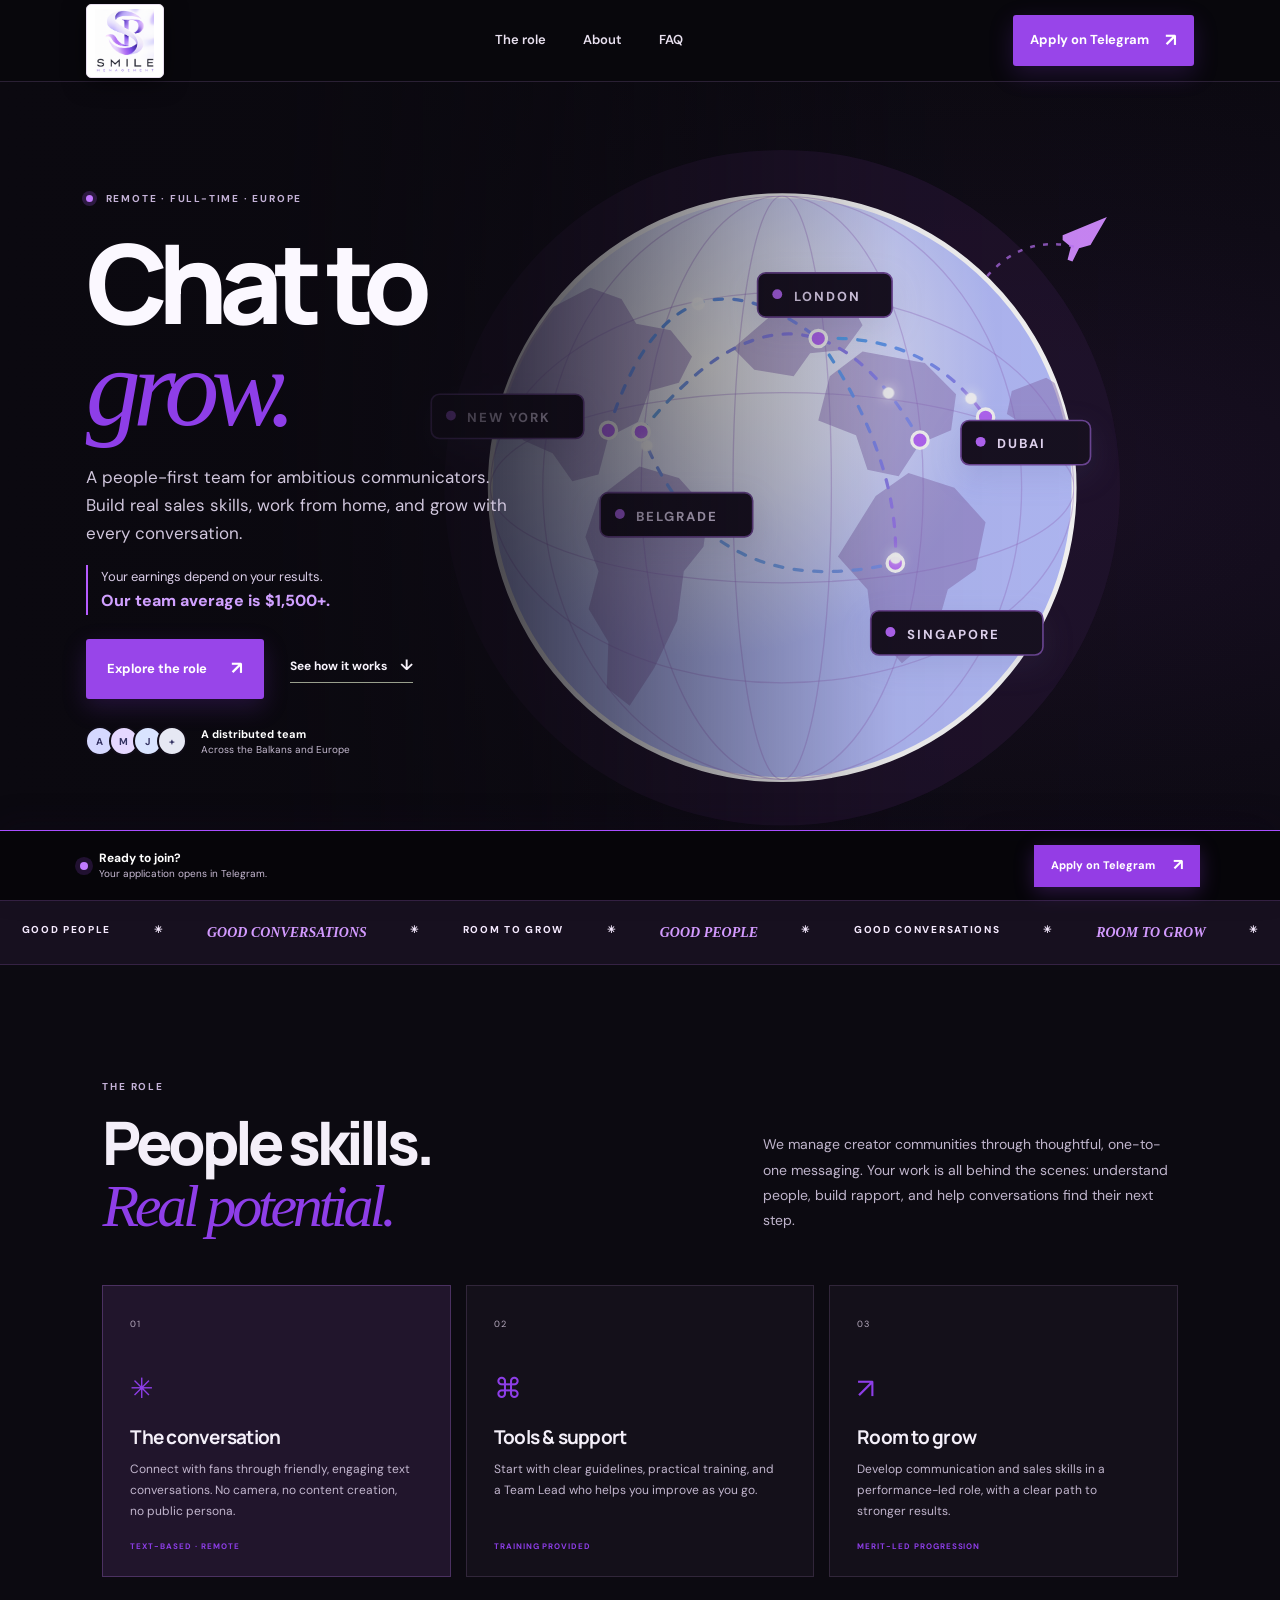
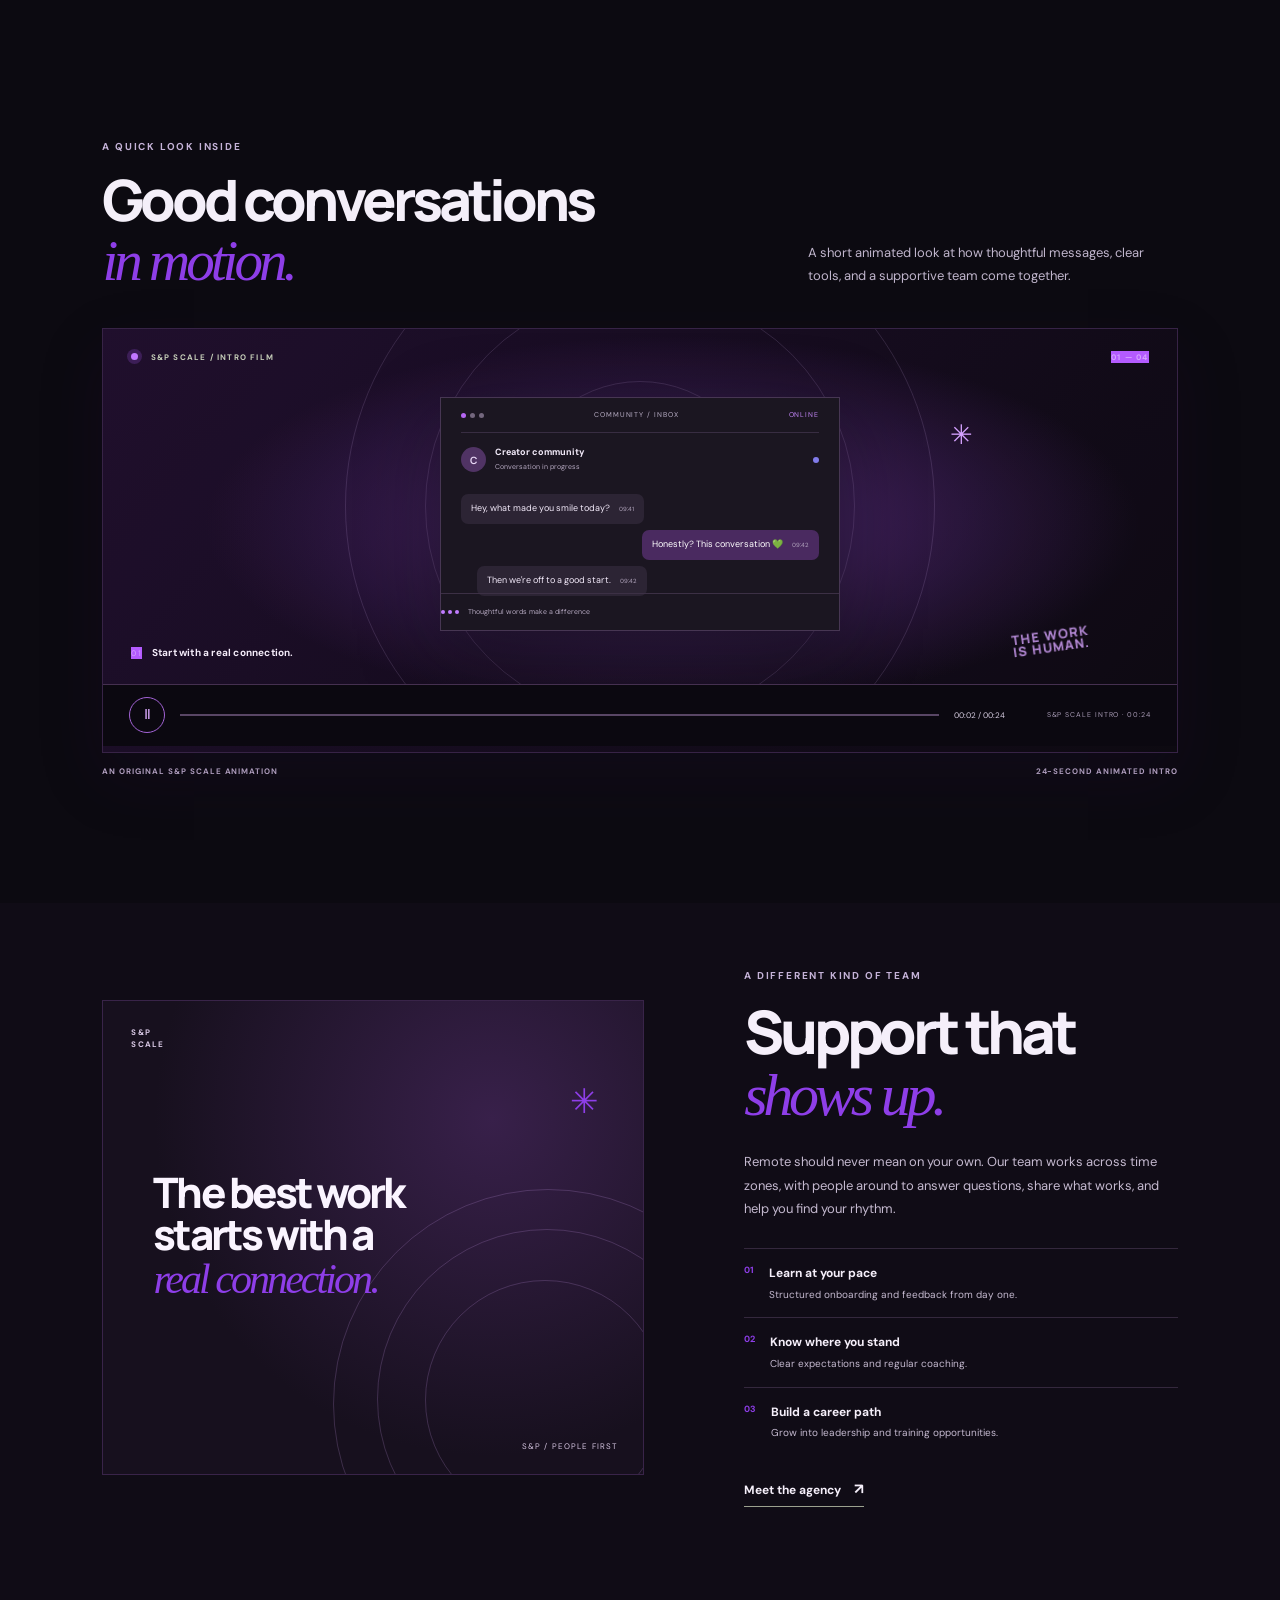
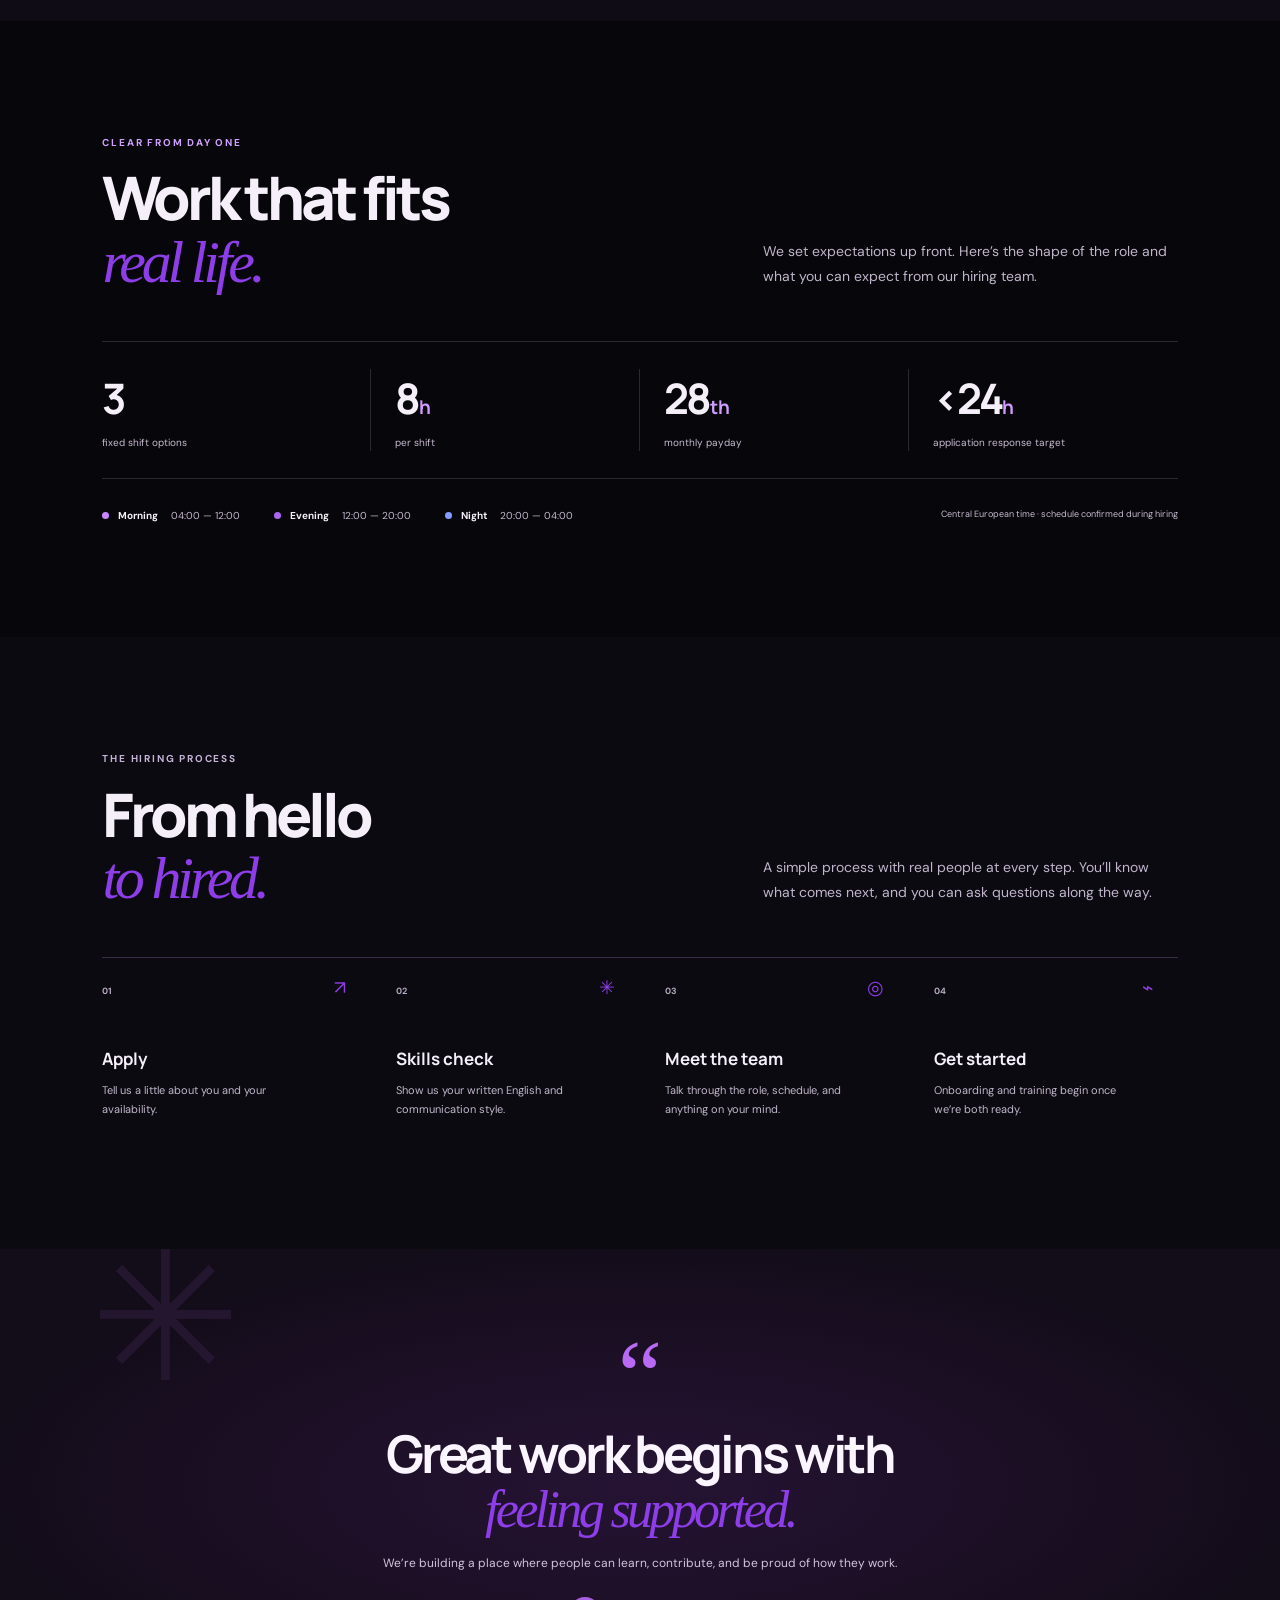
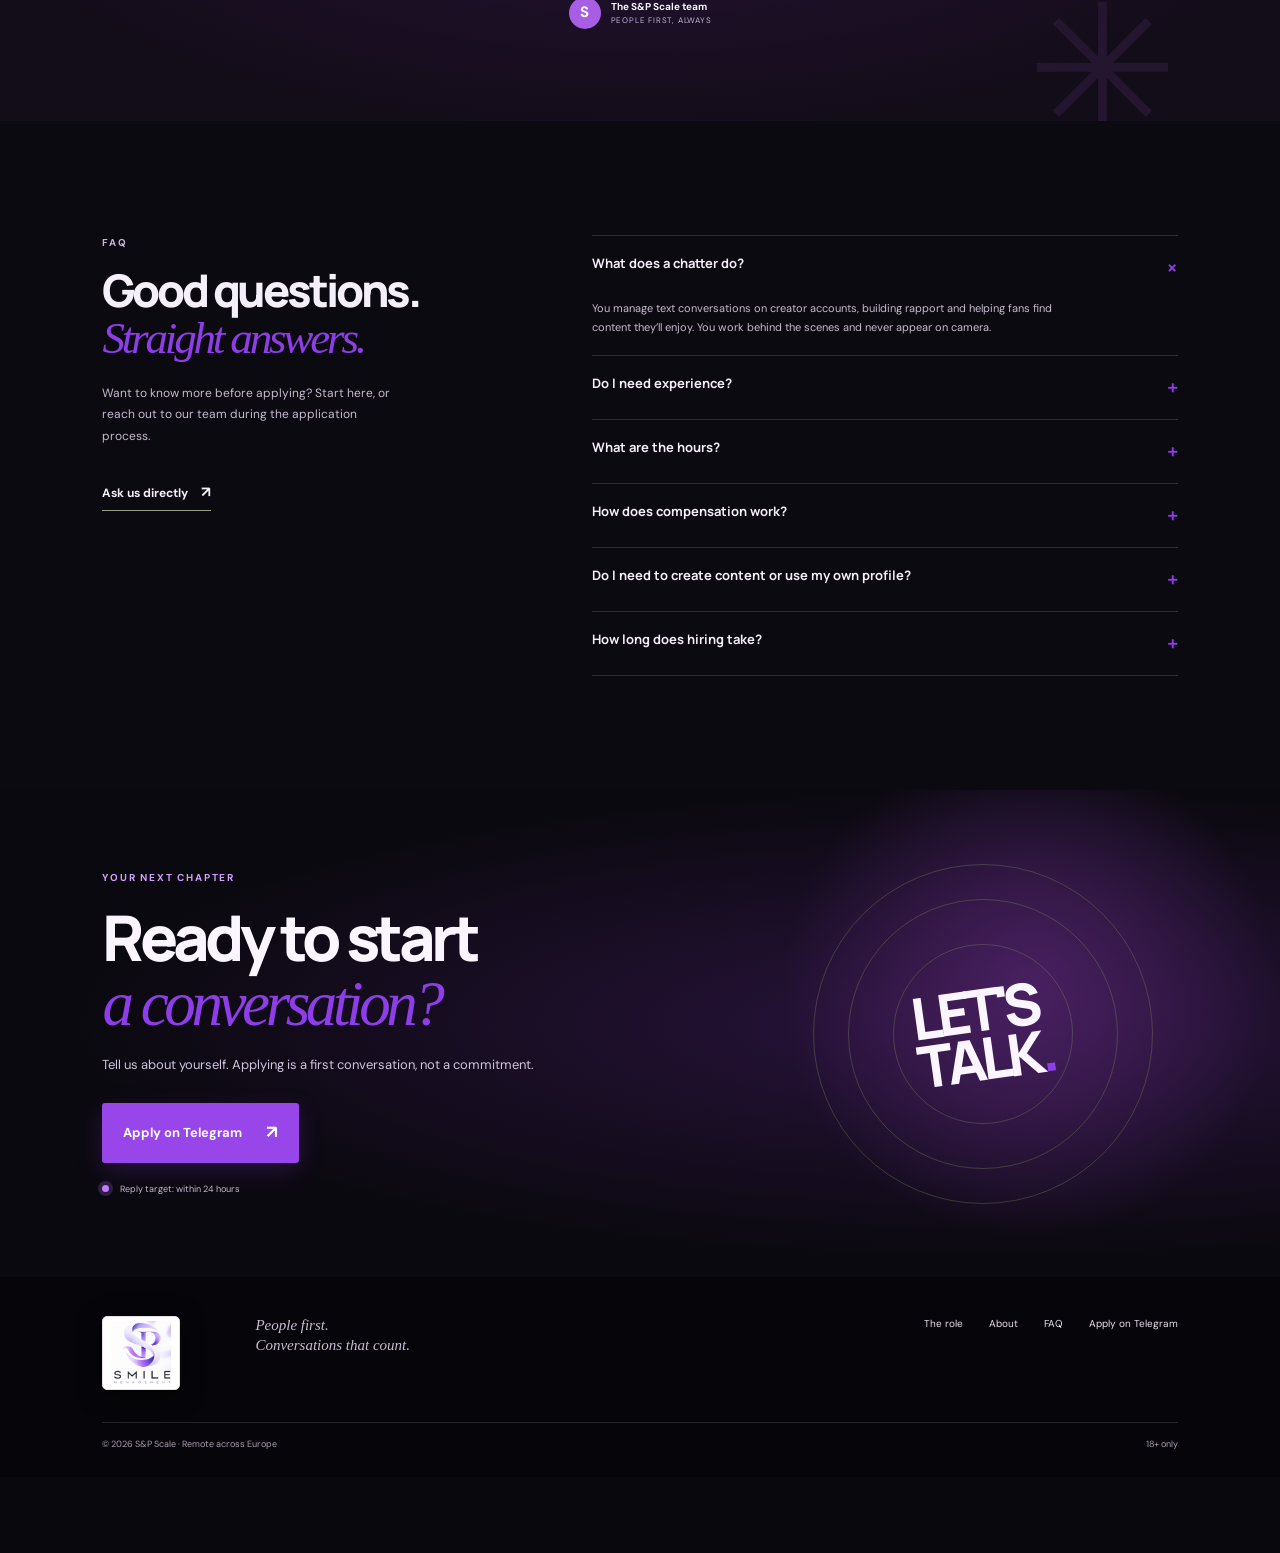
==== commit dd0a3855: "Center full globe on mobile" ====
--- a/outputs/smile-management-site/index.html
+++ b/outputs/smile-management-site/index.html
@@ -1,6 +1,6 @@
 <!doctype html>
 <html lang="en">
-<head><meta charset="utf-8"><meta name="viewport" content="width=device-width,initial-scale=1"><meta name="theme-color" content="#10110f"><meta name="description" content="Remote chatter careers with S&P Scale. Clear shifts, practical training, and performance-based commission."><title>S&P Scale — Chat to grow</title><link rel="preconnect" href="https://fonts.googleapis.com"><link rel="preconnect" href="https://fonts.gstatic.com" crossorigin><link href="https://fonts.googleapis.com/css2?family=DM+Sans:wght@400;500;600;700&family=Manrope:wght@400;500;600;700;800&display=swap" rel="stylesheet"><link rel="stylesheet" href="styles.css"></head>
+<head><meta charset="utf-8"><meta name="viewport" content="width=device-width,initial-scale=1"><meta name="theme-color" content="#10110f"><meta name="description" content="Remote chatter careers with S&P Scale. Clear shifts, practical training, and performance-based commission."><title>S&P Scale — Chat to grow</title><link rel="preconnect" href="https://fonts.googleapis.com"><link rel="preconnect" href="https://fonts.gstatic.com" crossorigin><link href="https://fonts.googleapis.com/css2?family=DM+Sans:wght@400;500;600;700&family=Manrope:wght@400;500;600;700;800&display=swap" rel="stylesheet"><link rel="stylesheet" href="styles.css?v=globe-mobile-2"></head>
 <body>
 <header class="header"><a class="brand" href="#top" aria-label="Smile Management home"><img class="brand-logo" src="assets/smile-logo.png" alt="Smile Management"></a><nav class="desktop-nav"><a href="#role">The role</a><a href="about.html">About</a><a href="#faq">FAQ</a></nav><a class="button button-small" href="https://t.me/+lv7Nsp2eEZo0MGM0" target="_blank" rel="noopener noreferrer">Apply on Telegram <span>↗</span></a><button class="menu-toggle" aria-label="Open menu" aria-expanded="false"><i></i><i></i></button></header>
 <main id="top"><section class="hero"><div class="hero-copy"><div class="eyebrow"><span class="pulse"></span> REMOTE · FULL-TIME · EUROPE</div><h1>Chat to<br><em>grow.</em></h1><p class="hero-lede">A people-first team for ambitious communicators. Build real sales skills, work from home, and grow with every conversation.</p><p class="earnings-proof">Your earnings depend on your results.<strong>Our team average is $1,500+.</strong></p><div class="hero-actions"><a class="button" href="#role">Explore the role <span>↗</span></a><a class="text-link" href="#role">See how it works <span>↓</span></a></div><div class="hero-proof"><div class="avatars"><span>A</span><span>M</span><span>J</span><span>+</span></div><p><strong>A distributed team</strong><br>Across the Balkans and Europe</p></div></div><div class="hero-art"><svg class="globe-visual" viewBox="0 0 560 500" role="img" aria-label="Animated network routes connecting cities around the world"><defs><radialGradient id="globeFill" cx="37%" cy="29%"><stop offset="0" stop-color="#ffffff"/><stop offset=".48" stop-color="#e5e8ff"/><stop offset="1" stop-color="#b9c1ff"/></radialGradient><linearGradient id="routeStroke" x1="0" y1="0" x2="1" y2="1"><stop stop-color="#54aaf7"/><stop offset="1" stop-color="#a276ec"/></linearGradient><linearGradient id="routeStroke2" x1="1" y1="0" x2="0" y2="1"><stop stop-color="#9a72ee"/><stop offset="1" stop-color="#68b8f1"/></linearGradient><filter id="softGlow" x="-100%" y="-100%" width="300%" height="300%"><feGaussianBlur stdDeviation="4" result="blur"/><feMerge><feMergeNode in="blur"/><feMergeNode in="SourceGraphic"/></feMerge></filter><clipPath id="globeClip"><circle cx="280" cy="248" r="178"/></clipPath></defs><circle class="globe-halo" cx="280" cy="248" r="206" fill="#e6e9ff" opacity=".58"/><circle class="globe-base" cx="280" cy="248" r="178" fill="url(#globeFill)" stroke="#fff" stroke-width="3"/><g clip-path="url(#globeClip)"><ellipse class="globe-grid" cx="280" cy="248" rx="146" ry="178"/><ellipse class="globe-grid" cx="280" cy="248" rx="86" ry="178"/><ellipse class="globe-grid" cx="280" cy="248" rx="30" ry="178"/><ellipse class="globe-grid" cx="280" cy="248" rx="178" ry="58"/><ellipse class="globe-grid" cx="280" cy="248" rx="178" ry="119"/><path class="continent" d="M122 164l18-26 23-12 19 7 9 15 21 4 13 16-8 16-18 5-7 19-18 9-6 23-16 4-12-17-18-8-8-20-19-10zM193 235l24 7 18 20-3 22-12 15-4 30-14 29-15 23-14-11 1-28-12-20 6-23-8-21 8-24zM272 144l23-17 25 5 9 17-11 15-21 2-10 14-24-4-13-13zM309 180l20-15 38 7 19 19-3 22-19 8-13 20-19-4-7-21-23-9zM337 253l20-14 28 9 19 21-6 29-17 12-8 28-20 17-18-20-3-25-18-20zM420 189l21-8 18 11-5 17-21 4-16-10z"/><g class="route-lines"><path id="route-one" d="M174 213 Q213 89 302 157"/><path id="route-two" d="M194 214 Q292 92 364 219"/><path id="route-three" d="M302 157 Q369 154 404 205"/><path id="route-four" d="M194 214 Q235 320 349 294"/><path id="route-five" d="M302 157 Q352 230 349 294"/></g><g class="city-points"><circle cx="174" cy="213" r="5"/><circle cx="302" cy="157" r="5"/><circle cx="364" cy="219" r="5"/><circle cx="404" cy="205" r="5"/><circle cx="349" cy="294" r="5"/><circle cx="194" cy="214" r="5"/></g><g class="route-packets" filter="url(#softGlow)"><circle r="4" fill="#fff"><animateMotion dur="4.5s" repeatCount="indefinite"><mpath href="#route-one"/></animateMotion></circle><circle r="3.5" fill="#fff"><animateMotion dur="5.8s" begin="-2.4s" repeatCount="indefinite"><mpath href="#route-two"/></animateMotion></circle><circle r="3.5" fill="#fff"><animateMotion dur="4.2s" begin="-1.2s" repeatCount="indefinite"><mpath href="#route-three"/></animateMotion></circle><circle r="3.5" fill="#fff"><animateMotion dur="6.2s" begin="-4s" repeatCount="indefinite"><mpath href="#route-four"/></animateMotion></circle><circle r="3.5" fill="#fff"><animateMotion dur="5.4s" begin="-2.8s" repeatCount="indefinite"><mpath href="#route-five"/></animateMotion></circle></g></g><g class="city-label label-newyork"><rect x="66" y="191" width="93" height="27" rx="5"/><circle cx="78" cy="204" r="3"/><text x="88" y="208">NEW YORK</text></g><g class="city-label label-london"><rect x="265" y="117" width="82" height="27" rx="5"/><circle cx="277" cy="130" r="3"/><text x="287" y="134">LONDON</text></g><g class="city-label label-dubai"><rect x="389" y="207" width="79" height="27" rx="5"/><circle cx="401" cy="220" r="3"/><text x="411" y="224">DUBAI</text></g><g class="city-label label-singapore"><rect x="334" y="323" width="105" height="27" rx="5"/><circle cx="346" cy="336" r="3"/><text x="356" y="340">SINGAPORE</text></g><g class="city-label label-belgrade"><rect x="169" y="251" width="93" height="27" rx="5"/><circle cx="181" cy="264" r="3"/><text x="191" y="268">BELGRADE</text></g><g class="plane-mark"><path d="M451 94l27-11-10 17-7 2-4 8-3-1 2-8-5-4z"/><path class="plane-trail" d="M405 119 Q427 94 458 101"/></g></svg><div class="globe-caption"><span class="signal"><i></i><i></i><i></i></span><span>CONNECTED AROUND THE CLOCK</span><b>24 / 7</b></div></div><div class="hero-bottom"><span>01 / A BETTER WAY TO WORK</span><span class="scroll-cue">SCROLL TO EXPLORE <b>↓</b></span></div></section>
--- a/outputs/smile-management-site/styles.css
+++ b/outputs/smile-management-site/styles.css
@@ -21,4 +21,58 @@
 :root{--ink:#f4eff9;--muted:#b7adc5;--paper:#0b0910;--line:#30263a;--lime:#bd78ff;--green:#a64cff}
 html,body{background:#09080d;color:#f5f0fa}body{background:#09080d}.header{background:rgba(9,8,13,.95);border-bottom:1px solid #2a2034;color:#f5f0fa}.header .brand-logo,.footer-brand .brand-logo{background:#fff;padding:4px;border:1px solid #e6dded;border-radius:5px;mix-blend-mode:normal;box-shadow:0 4px 22px #0008}.desktop-nav a,.footer-links a{color:#e8e0ef}.desktop-nav a:hover,.footer-links a:hover{color:#ca8dff}.hero{background:radial-gradient(ellipse at 76% 50%,#1a1025 0%,#100c17 49%,#09080d 100%);color:#f8f3fc}.hero-art:before{background:linear-gradient(90deg,#0b0910 0%,rgba(11,9,16,.96) 22%,rgba(11,9,16,.7) 40%,rgba(11,9,16,.08) 70%,rgba(11,9,16,0) 100%)}.hero h1,.hero-copy h1{color:#fbf8ff}.hero h1 em,.section h2 em,.faq-section h2 em,.inner-hero h1 em,.film-heading h2 em{color:#bd78ff}.hero-lede{color:#d0c6dc}.eyebrow{color:#c5b3d8}.hero-bottom{color:#b5a9c1}.scroll-cue b{color:#c88bff}.earnings-proof{border-color:#b55bff;color:#d8cbe6}.earnings-proof strong{color:#d0a0ff}.hero-proof p{color:#c3b8ce}.hero-proof strong{color:#fff}.avatars span{border-color:#100c17}.pulse{background:#c177ff;box-shadow:0 0 0 4px #af5eff35}.ticker{background:#17101f;color:#f6eaff;border-top:1px solid #352244;border-bottom:1px solid #352244}.ticker span:nth-of-type(even){color:#d39aff}.section,.role-section,.steps-section,.film-section,.about-content{background:#0c0a11;color:#f4eff9}.section-head>p,.film-heading>p{color:#c0b5cc}.role-card{background:#14101a;border-color:#31263a;color:#f4eff9}.role-card.featured{background:#21152c;border-color:#4b3161}.role-card p,.tag{color:#c2b6ce}.role-symbol,.step-icon,.check-row>span,.about-values b{color:#c27cff}.role-card .number{color:#b6aabe}.feature-section{background:#100c16;color:#f5effa}.feature-visual{background:radial-gradient(circle at 72% 25%,#38204a,#17101e 64%);color:#fff;border:1px solid #392449}.visual-title{color:#faf4ff}.visual-title em,.visual-star{color:#cf91ff}.visual-stamp,.visual-note{color:#d6c6e2}.visual-orbit{border-color:#d1a1f633}.feature-copy>p,.check-row small{color:#c4b9cf}.check-row{border-color:#34283d}.check-row strong{color:#f5effa}.numbers-section{background:#07060a;color:#f5effa}.numbers-section .eyebrow,.apply-content .eyebrow{color:#d0a0ff}.numbers-section .section-head>p{color:#c0b5ca}.numbers-grid{border-color:#ffffff24}.numbers-grid>div{border-color:#ffffff24}.numbers-grid>div>span,.shift-row div>span:last-child,.shift-row small{color:#c6bbd0}.numbers-grid strong span{color:#d19bff}.shift-dot{background:#c687ff}.shift-dot.evening{background:#aa65f3}.shift-dot.night{background:#819dff}.steps article{border-color:#3a2c46}.steps article>b{color:#b5a9bf}.steps p{color:#c0b6ca}.quote-section{background:radial-gradient(ellipse at center,#261334,#130c19 74%);color:#faf5ff}.quote-section:before,.quote-section:after{color:#352044;opacity:.5}.quote-mark{color:#b86af4}.quote-section em{color:#cf90ff}.quote-section>p{color:#d1c5db}.quote-avatar{background:#a75ee2;color:#fff}.quote-by small{color:#c7afda}.faq-section{background:#0c0a11;color:#f5effa}.faq-intro>p,.faq-list details p{color:#c6bacf}.faq-list details,.faq-list details:first-child{border-color:#34273e}.faq-list summary{color:#f4edfa}.faq-list summary span{color:#c47cff}.apply-section{background:radial-gradient(ellipse at 77% 48%,#29133c,#0b0910 65%);color:#faf5ff}.apply-glow{background:radial-gradient(circle,#492061,transparent 70%)}.apply-content>p{color:#d0c5dc}.apply-note{color:#c7bbd1}.footer{background:#060509;color:#f4eff9}.footer-top>p{color:#c8bdd2}.footer-links{color:#e0d5e9}.footer-bottom{color:#a99eb3;border-color:#ffffff1e}.inner-hero{background:radial-gradient(ellipse at 75% 45%,#251333,#100c17 65%);color:#faf6ff}.inner-hero p{color:#d0c5db}.about-content>p,.about-values p{color:#c4b9ce}.about-content h2,.about-values h3{color:#f5eff9}.about-values article{background:#15101c;border-color:#332640;color:#f4eff9}.about-cta{background:#1d1227;color:#fcf7ff}.about-cta .eyebrow{color:#d1a0ff}.film-player{background:#100a17;border-color:#372346}.film-window{background:#1b1621;color:#f3ebfa;border:1px solid #473653}.film-window-head{border-color:#382d42;color:#b9aec5}.window-lights i{background:#74677e}.window-lights i:first-child{background:#b566f3}.window-status{color:#c184f5}.film-profile small,.film-bubble span,.film-type span{color:#b6a9c1}.profile-monogram{background:#503364;color:#e9d8f7}.bubble-one,.bubble-three{background:#2c2434;color:#f3eafa}.bubble-two{background:#4a2a60;color:#fff}.film-type{border-color:#3c3045}.film-type i{background:#c17cff}.film-track{background:#594665}.film-caption{color:#f5edfa}.film-stamp{color:#d8a4ff}.film-controls{border-color:#453050;background:#0b0810}.film-foot{color:#bdaccb}.modal-panel{background:#15101c;color:#f5effa}.modal-panel>p,.form-success p{color:#c5b9d0}.modal-panel label{color:#f1eafa}.modal-panel input,.modal-panel textarea{background:#0e0b13;color:#f7f1fb;border-color:#493857}.modal-close{color:#d8c9e5}.form-disclaimer{color:#b7a9c4}.about-cta .button,.button,.button-small,.button-light{background:#9845e9;color:#fff}.button:hover,.button-light:hover,.sticky-apply-button:hover{background:#b15eff;color:#fff}.sticky-apply{background:rgba(7,6,10,.98);border-top-color:#a84eff}.sticky-copy small{color:#c8bbd4}.sticky-copy strong{color:#fff}.sticky-pulse{background:#c17aff;box-shadow:0 0 0 5px #a34ff52b}.sticky-apply-button{background:#943de5;color:#fff}.globe-caption{background:#17101fdb;color:#f5edfb;border-color:#49345a;box-shadow:0 12px 35px #0008}.globe-caption b{color:#d29bff}.globe-grid{stroke:#9870c8;opacity:.36}.continent{fill:#896eb7;opacity:.48}.city-label rect{fill:#191222;stroke:#71499a}.city-label text{fill:#f0e2ff}.city-label circle,.city-points circle{fill:#bb6aff}.route-lines path{stroke:url(#routeStroke)}.route-lines path:nth-child(even){stroke:url(#routeStroke2)}.plane-mark path:first-child{fill:#d18cff}.plane-trail{stroke:#c277ff}.globe-halo{fill:#251631;opacity:.72}/* Mobile globe visibility and cleaner mobile layout */
 @media(max-width:650px){.hero{position:relative;min-height:max(640px,calc(100svh - 68px));height:auto;overflow:hidden}.hero-copy{position:relative;z-index:4}.hero-art{position:absolute;inset:0;z-index:2;overflow:hidden;pointer-events:none;background:radial-gradient(ellipse at 50% 82%,#281238 0,transparent 59%)}.hero-art:before{z-index:1;background:linear-gradient(180deg,#09080d 0%,rgba(9,8,13,.98) 37%,rgba(9,8,13,.85) 46%,rgba(9,8,13,.35) 57%,rgba(9,8,13,.04) 72%,transparent 100%)}.globe-visual{position:absolute;left:50%;right:auto;bottom:-35px;transform:translateX(-50%);width:min(137vw,540px);height:auto;max-width:none;opacity:1;filter:drop-shadow(0 0 26px #9a48db35)}.route-lines path{stroke-width:3;stroke-dasharray:8 6;animation-duration:7s}.route-lines path:nth-child(even){animation-duration:9s}.city-points circle{fill:#cf8cff;stroke:#fff;stroke-width:2;filter:drop-shadow(0 0 5px #be6cff)}.city-label rect{fill:#100b17;stroke:#9c5bd0}.city-label text{fill:#f8eaff;font-size:9px}.globe-caption{display:none}.hero-bottom{z-index:5}.hero-copy{background:linear-gradient(180deg,#09080d 0%,rgba(9,8,13,.98) 76%,rgba(9,8,13,0) 100%);padding-bottom:50px}.ticker{display:none}.role-card .tag{display:none}.visual-stamp,.visual-note,.visual-star{display:none}.quote-section:before,.quote-section:after{display:none}.film-stamp,.film-foot{display:none}.apply-art{display:none}.role-card{min-height:unset;padding-bottom:28px}.role-card h3{margin-top:13px}.role-card p{max-width:none}.section-head{gap:0}.section-head>p{max-width:none}.film-section{padding-bottom:54px}.film-window{max-width:100%}}
-@media(max-width:380px){.hero{min-height:660px}.hero-copy{padding-top:24px}.hero h1{font-size:56px}.hero-actions{column-gap:12px}.hero-proof{margin-top:13px}.globe-visual{width:139vw;bottom:-27px}.hero-bottom .scroll-cue{display:none}.sticky-copy small{display:none}}+@media(max-width:380px){.hero{min-height:660px}.hero-copy{padding-top:24px}.hero h1{font-size:56px}.hero-actions{column-gap:12px}.hero-proof{margin-top:13px}.globe-visual{width:139vw;bottom:-27px}.hero-bottom .scroll-cue{display:none}.sticky-copy small{display:none}}@media(max-width:650px){.sticky-apply{justify-content:flex-start}.sticky-copy{display:none}.sticky-apply-button{margin-left:0}}
+
+
+@media (max-width: 650px) {
+  .sticky-apply {
+    justify-content: flex-start;
+  }
+
+  .sticky-copy {
+    display: none;
+  }
+
+  .sticky-apply-button {
+    margin-left: 0;
+  }
+}/* Keep the full globe visible on mobile; desktop positioning remains unchanged */
+@media(max-width:650px){.hero-art{position:absolute;top:0;bottom:0;left:50%;right:auto;width:100vw;height:100%;padding:0;transform:translateX(-50%);display:flex;justify-content:center;align-items:flex-end;overflow:hidden}.globe-visual{position:absolute;left:50%;right:auto;bottom:-18px;width:min(112vw,460px);height:auto;max-width:none;transform:translateX(-50%);opacity:1}}
+@media(max-width:380px){.globe-visual{width:108vw;bottom:-12px}}/* Explicit mobile-only centering: keep the whole globe inside the viewport */
+@media (max-width: 650px) {
+  .hero-art {
+    position: absolute !important;
+    top: 0 !important;
+    right: 0 !important;
+    bottom: 0 !important;
+    left: 0 !important;
+    width: auto !important;
+    height: 100% !important;
+    padding: 0 !important;
+    transform: none !important;
+    display: flex !important;
+    justify-content: center !important;
+    align-items: flex-end !important;
+    overflow: hidden !important;
+  }
+
+  .hero-art .globe-visual {
+    position: absolute !important;
+    left: 50% !important;
+    right: auto !important;
+    bottom: -18px !important;
+    width: min(115vw, 460px) !important;
+    max-width: 100vw !important;
+    height: auto !important;
+    margin: 0 !important;
+    transform: translateX(-50%) !important;
+    opacity: 1 !important;
+  }
+}
+
+@media (max-width: 380px) {
+  .hero-art .globe-visual {
+    width: 112vw !important;
+    bottom: -12px !important;
+  }
+}
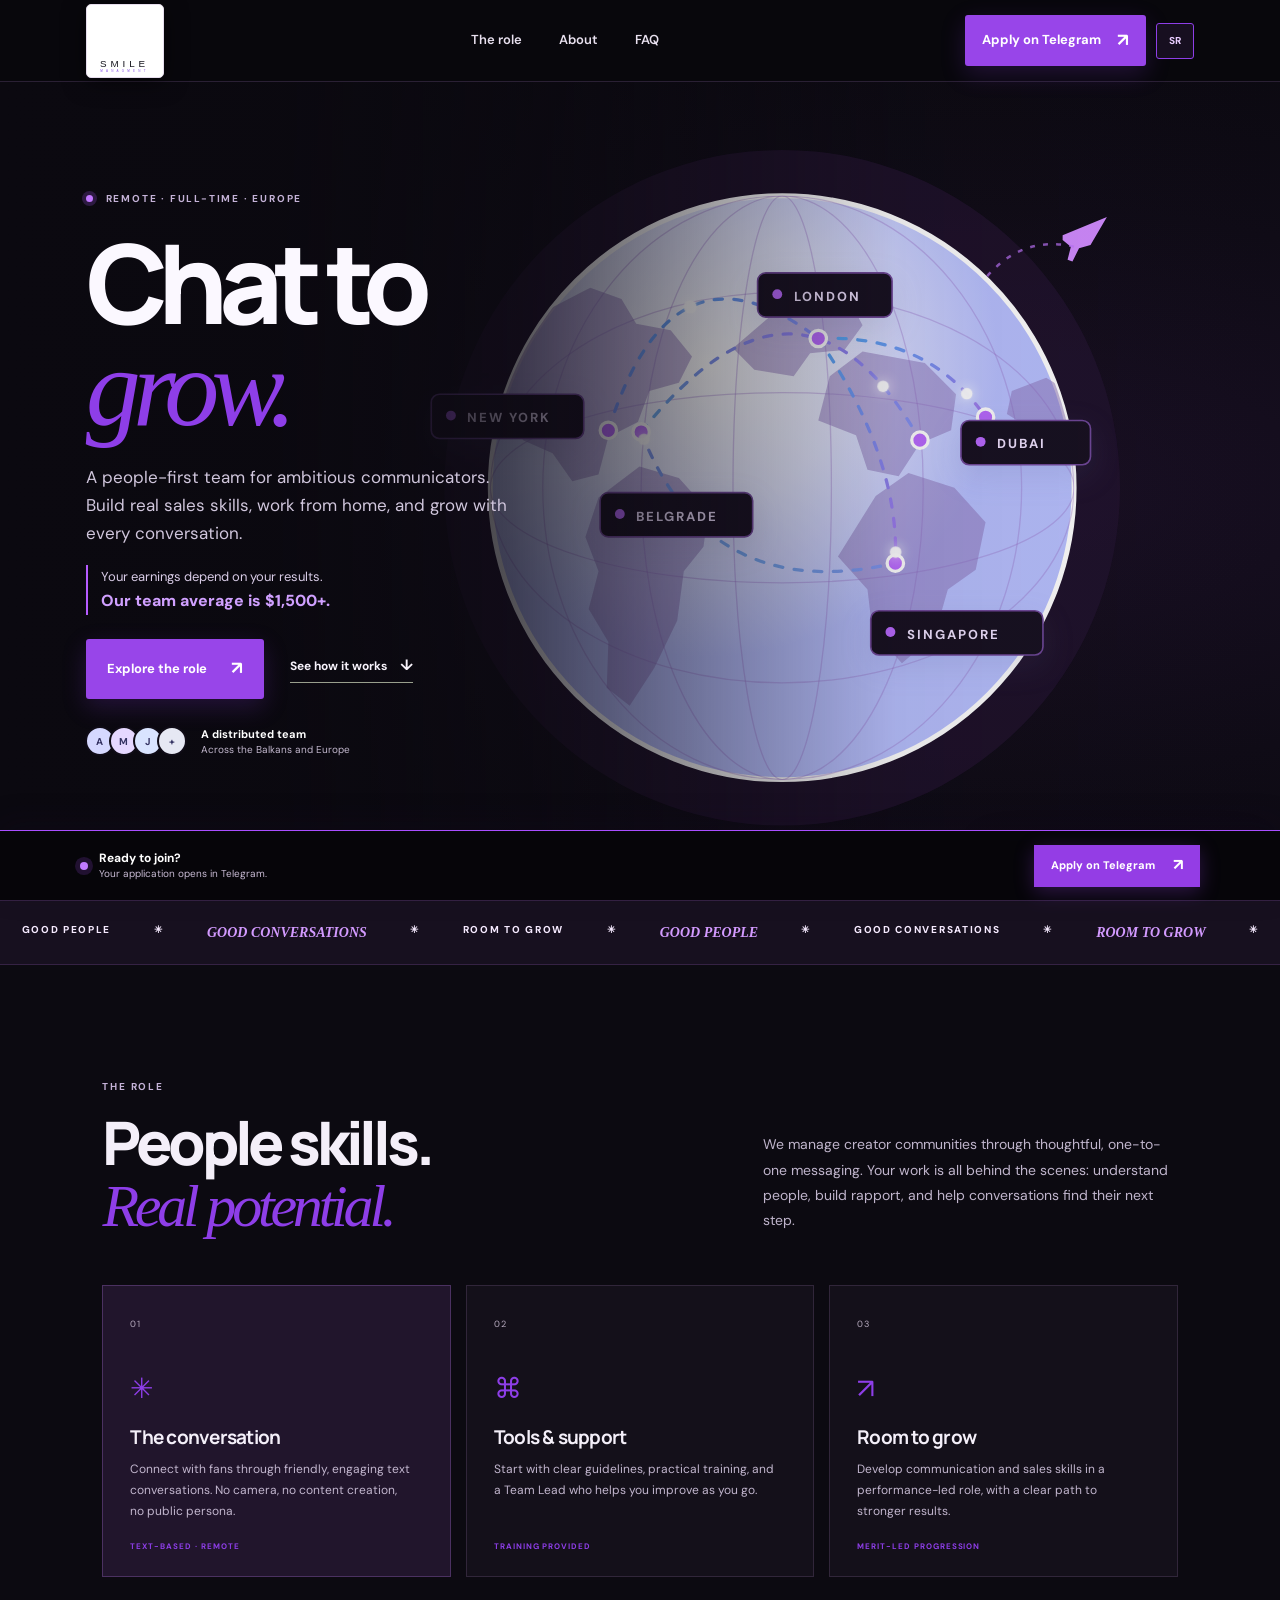
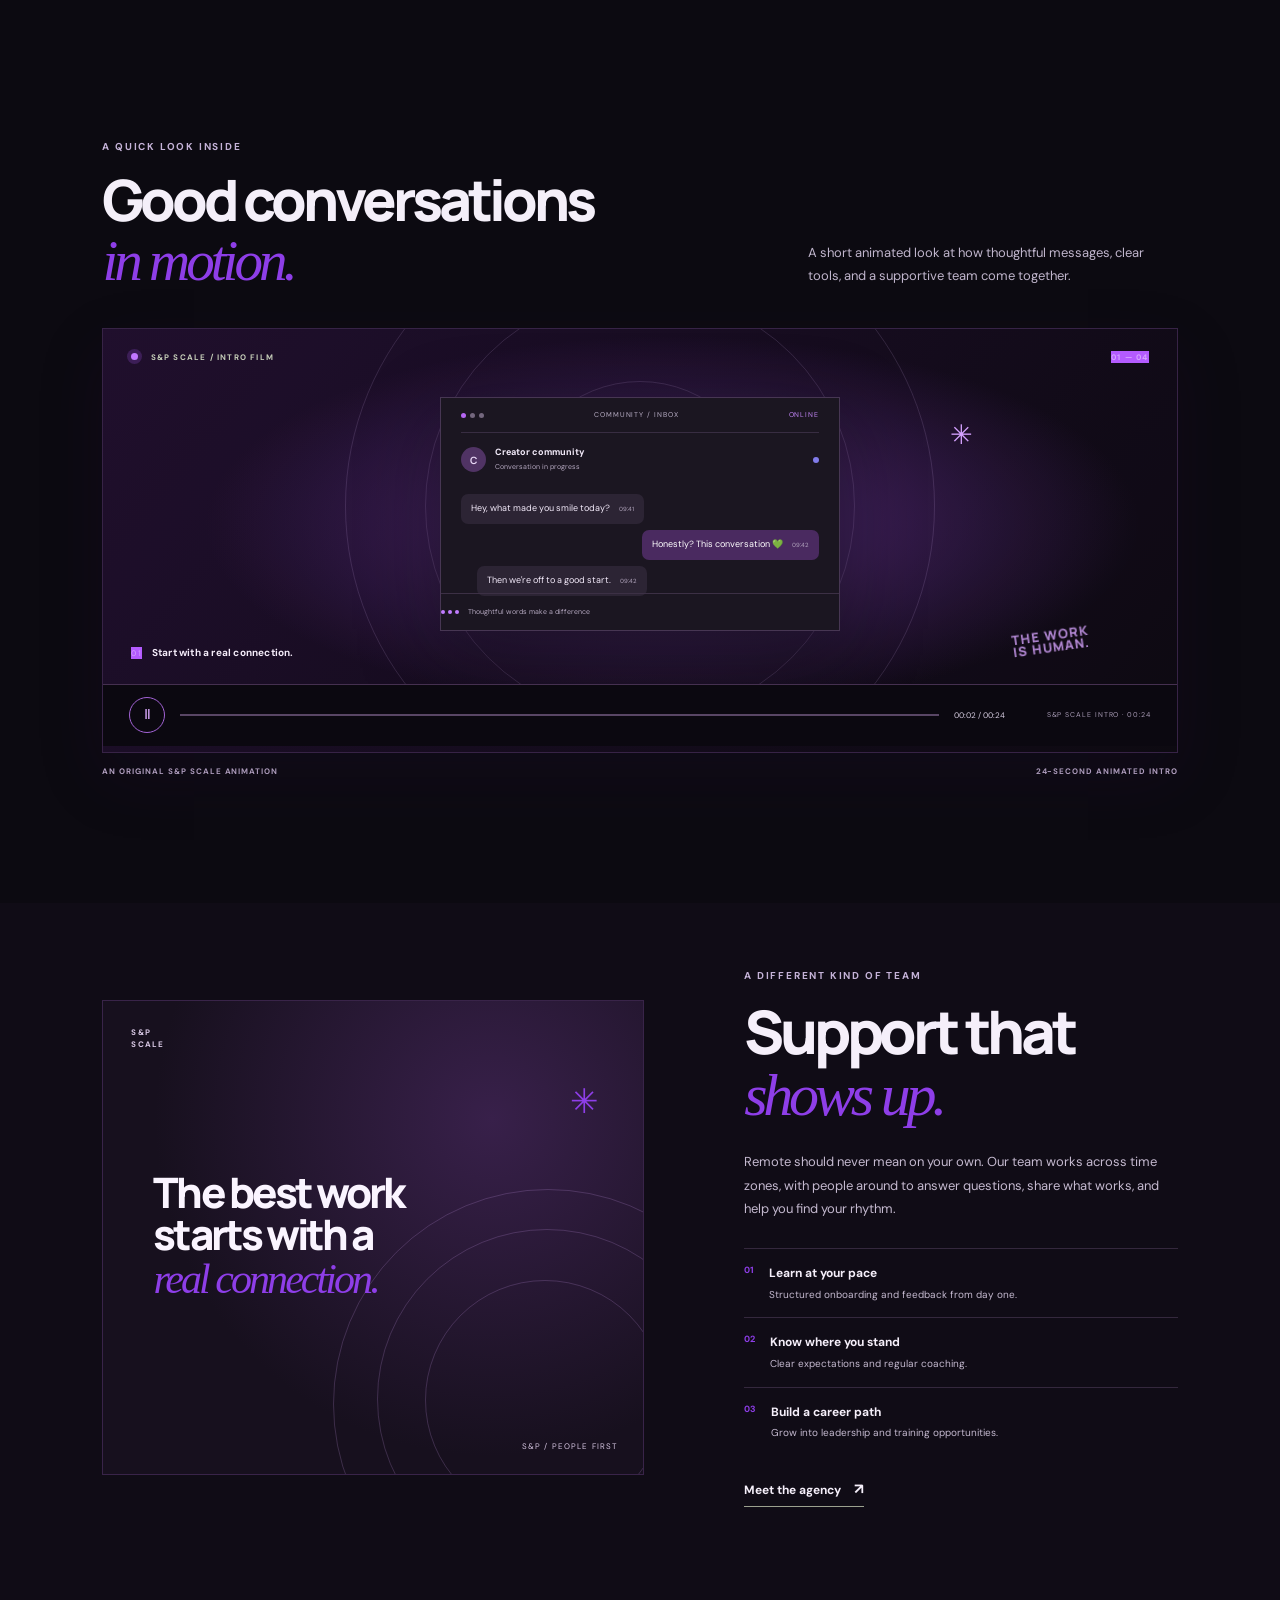
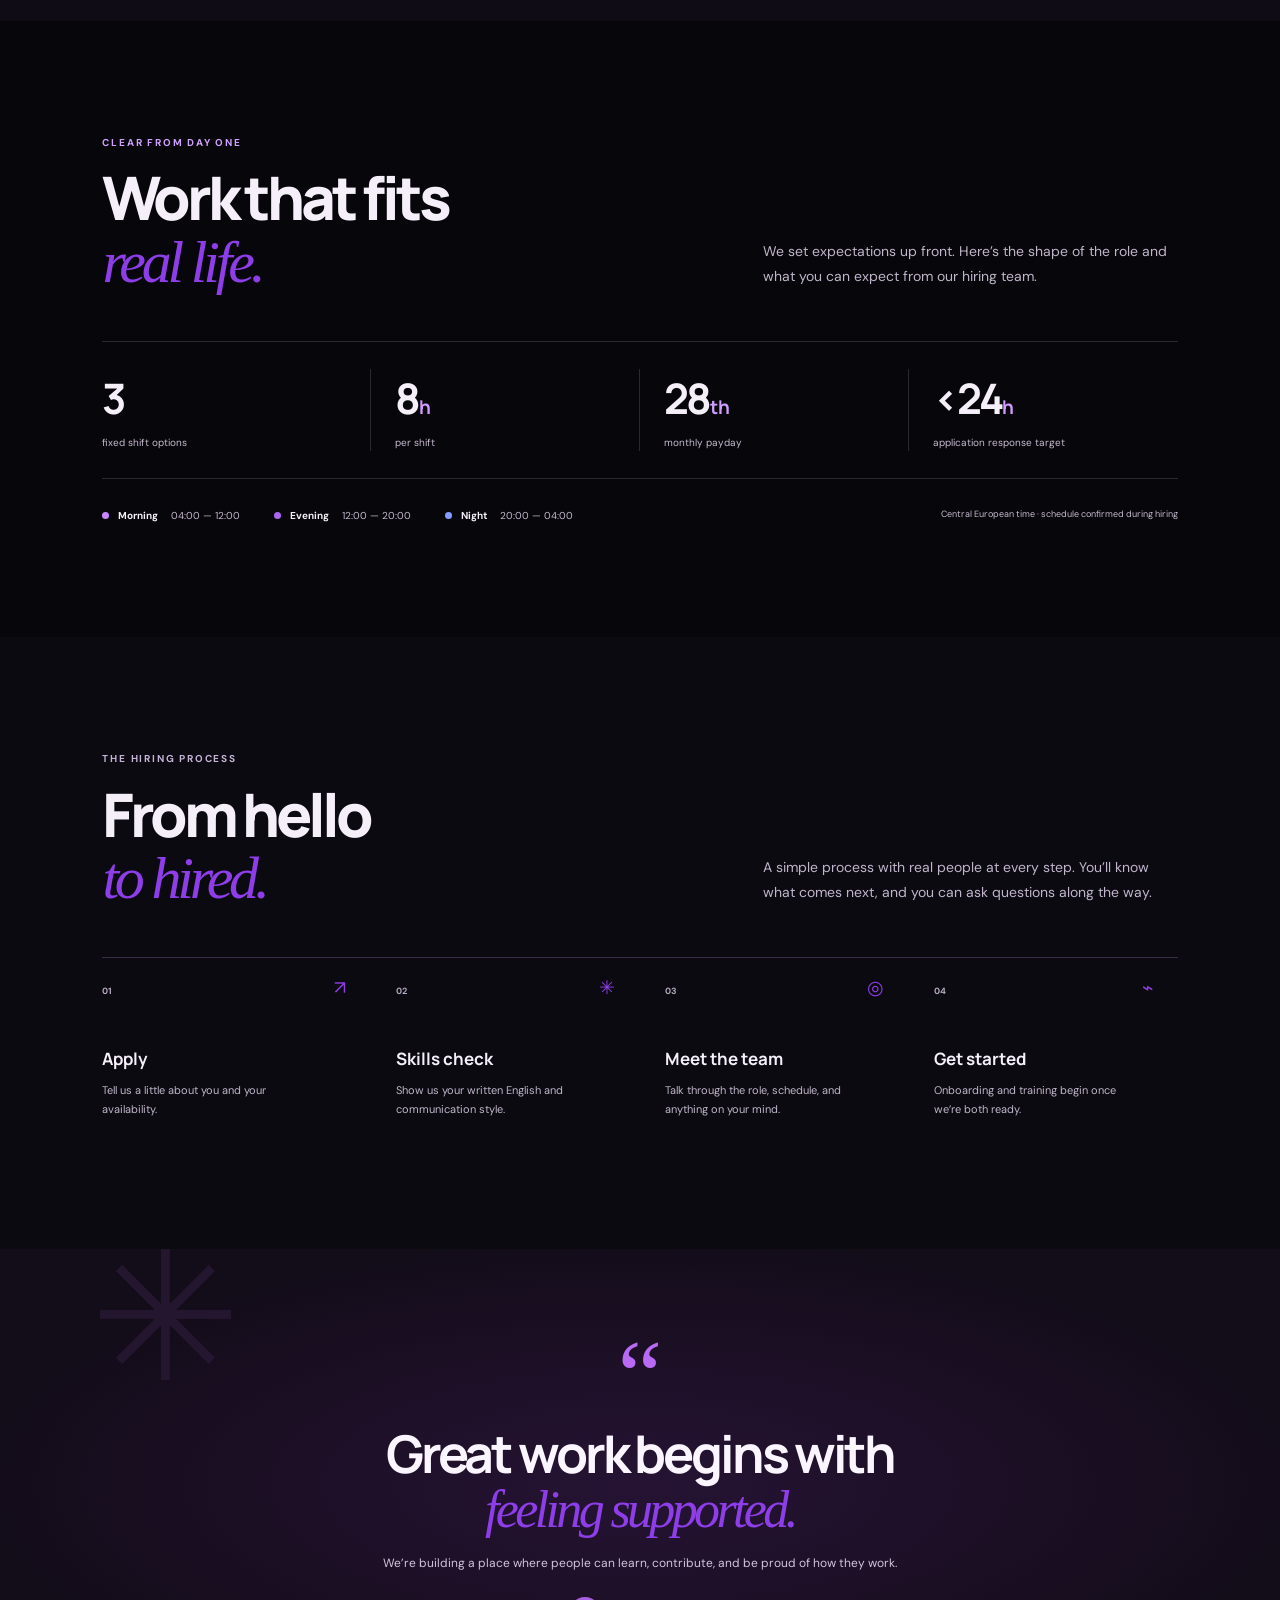
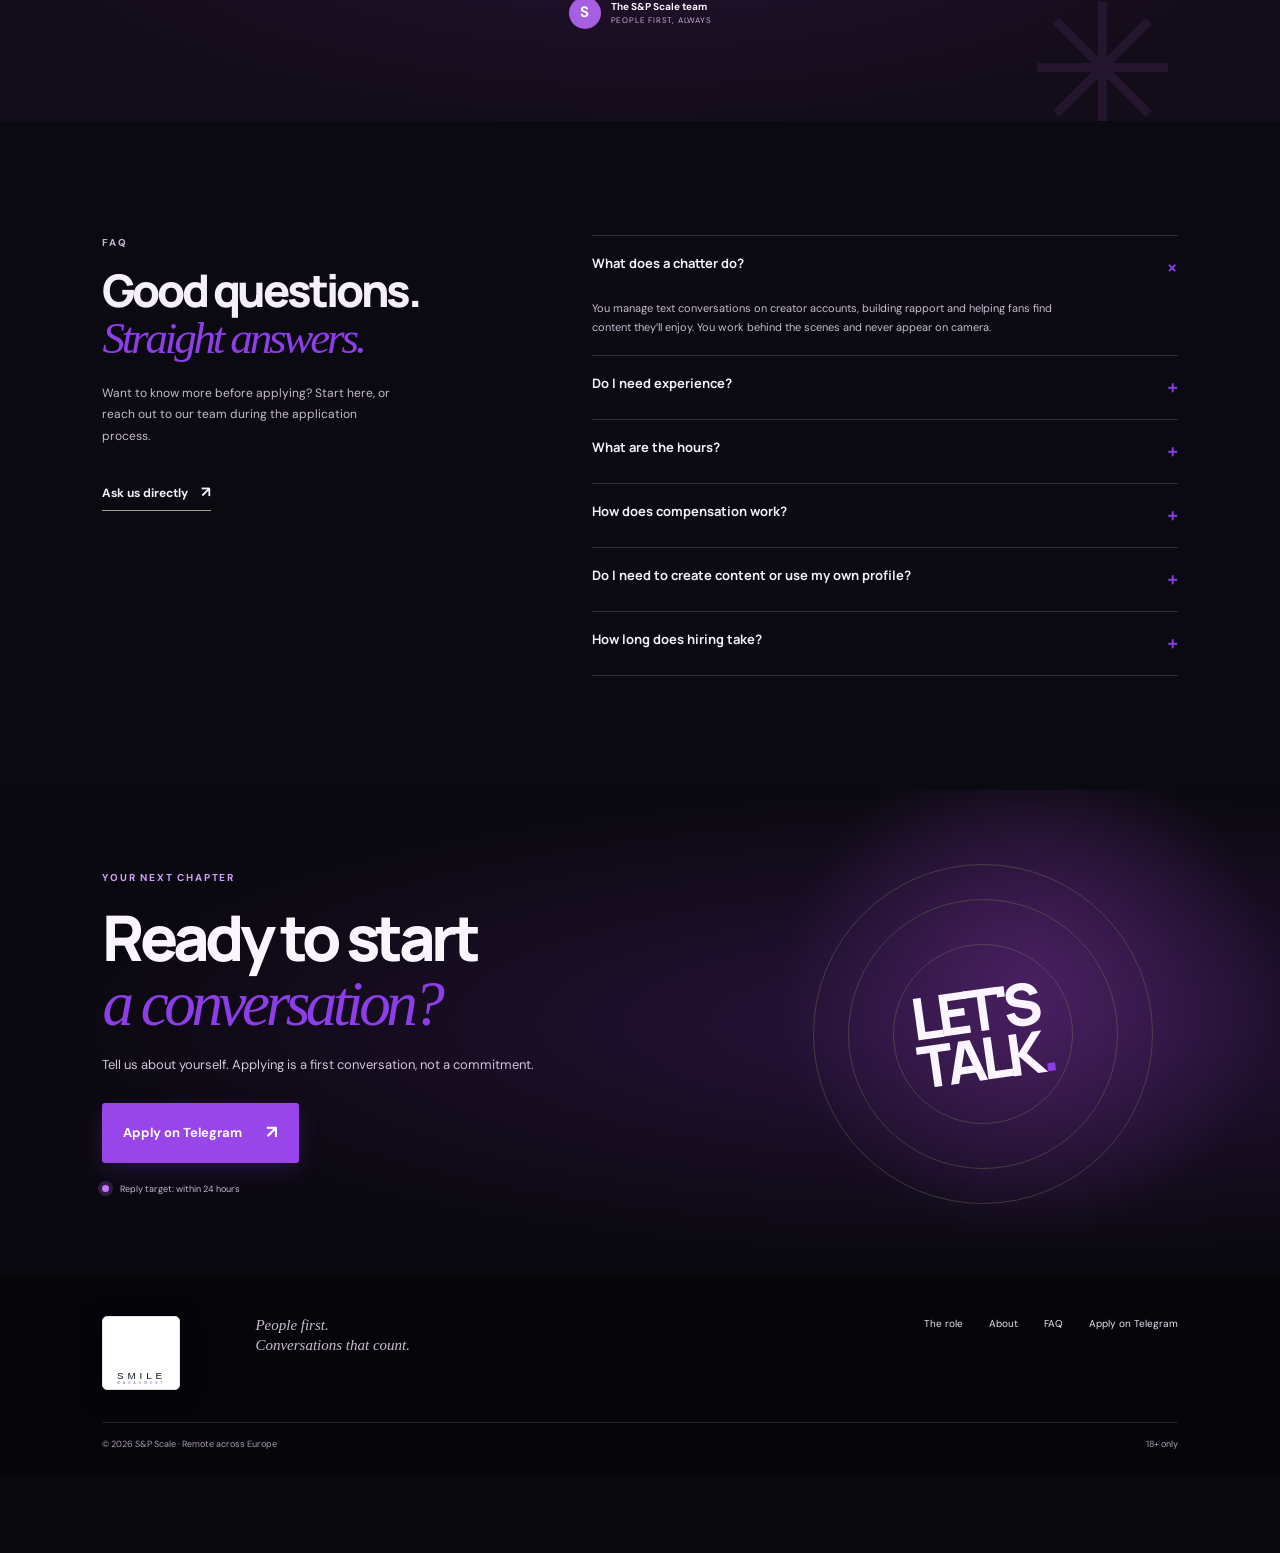
==== commit d7b4347e: "Add Serbian language and update branding" ====
--- a/outputs/smile-management-site/index.html
+++ b/outputs/smile-management-site/index.html
@@ -1,8 +1,8 @@
 <!doctype html>
 <html lang="en">
-<head><meta charset="utf-8"><meta name="viewport" content="width=device-width,initial-scale=1"><meta name="theme-color" content="#10110f"><meta name="description" content="Remote chatter careers with S&P Scale. Clear shifts, practical training, and performance-based commission."><title>S&P Scale — Chat to grow</title><link rel="preconnect" href="https://fonts.googleapis.com"><link rel="preconnect" href="https://fonts.gstatic.com" crossorigin><link href="https://fonts.googleapis.com/css2?family=DM+Sans:wght@400;500;600;700&family=Manrope:wght@400;500;600;700;800&display=swap" rel="stylesheet"><link rel="stylesheet" href="styles.css?v=globe-mobile-2"></head>
+<head><meta charset="utf-8"><meta name="viewport" content="width=device-width,initial-scale=1"><meta name="theme-color" content="#10110f"><meta name="description" content="Remote chatter careers with S&P Scale. Clear shifts, practical training, and performance-based commission."><title>S&P Scale — Chat to grow</title><link rel="preconnect" href="https://fonts.googleapis.com"><link rel="preconnect" href="https://fonts.gstatic.com" crossorigin><link href="https://fonts.googleapis.com/css2?family=DM+Sans:wght@400;500;600;700&family=Manrope:wght@400;500;600;700;800&display=swap" rel="stylesheet"><link rel="stylesheet" href="styles.css?v=globe-mobile-2-language-2"></head>
 <body>
-<header class="header"><a class="brand" href="#top" aria-label="Smile Management home"><img class="brand-logo" src="assets/smile-logo.png" alt="Smile Management"></a><nav class="desktop-nav"><a href="#role">The role</a><a href="about.html">About</a><a href="#faq">FAQ</a></nav><a class="button button-small" href="https://t.me/+lv7Nsp2eEZo0MGM0" target="_blank" rel="noopener noreferrer">Apply on Telegram <span>↗</span></a><button class="menu-toggle" aria-label="Open menu" aria-expanded="false"><i></i><i></i></button></header>
+<header class="header"><a class="brand" href="#top" aria-label="Smile Managment home"><img class="brand-logo" src="assets/smile-logo.svg" alt="Smile Managment"></a><nav class="desktop-nav"><a href="#role">The role</a><a href="about.html">About</a><a href="#faq">FAQ</a></nav><a class="button button-small" href="https://t.me/smilemanagament" target="_blank" rel="noopener noreferrer">Apply on Telegram <span>↗</span></a><button class="language-toggle" type="button" data-language-toggle aria-label="Switch to Serbian" title="Switch to Serbian">SR</button><button class="menu-toggle" aria-label="Open menu" aria-expanded="false"><i></i><i></i></button></header>
 <main id="top"><section class="hero"><div class="hero-copy"><div class="eyebrow"><span class="pulse"></span> REMOTE · FULL-TIME · EUROPE</div><h1>Chat to<br><em>grow.</em></h1><p class="hero-lede">A people-first team for ambitious communicators. Build real sales skills, work from home, and grow with every conversation.</p><p class="earnings-proof">Your earnings depend on your results.<strong>Our team average is $1,500+.</strong></p><div class="hero-actions"><a class="button" href="#role">Explore the role <span>↗</span></a><a class="text-link" href="#role">See how it works <span>↓</span></a></div><div class="hero-proof"><div class="avatars"><span>A</span><span>M</span><span>J</span><span>+</span></div><p><strong>A distributed team</strong><br>Across the Balkans and Europe</p></div></div><div class="hero-art"><svg class="globe-visual" viewBox="0 0 560 500" role="img" aria-label="Animated network routes connecting cities around the world"><defs><radialGradient id="globeFill" cx="37%" cy="29%"><stop offset="0" stop-color="#ffffff"/><stop offset=".48" stop-color="#e5e8ff"/><stop offset="1" stop-color="#b9c1ff"/></radialGradient><linearGradient id="routeStroke" x1="0" y1="0" x2="1" y2="1"><stop stop-color="#54aaf7"/><stop offset="1" stop-color="#a276ec"/></linearGradient><linearGradient id="routeStroke2" x1="1" y1="0" x2="0" y2="1"><stop stop-color="#9a72ee"/><stop offset="1" stop-color="#68b8f1"/></linearGradient><filter id="softGlow" x="-100%" y="-100%" width="300%" height="300%"><feGaussianBlur stdDeviation="4" result="blur"/><feMerge><feMergeNode in="blur"/><feMergeNode in="SourceGraphic"/></feMerge></filter><clipPath id="globeClip"><circle cx="280" cy="248" r="178"/></clipPath></defs><circle class="globe-halo" cx="280" cy="248" r="206" fill="#e6e9ff" opacity=".58"/><circle class="globe-base" cx="280" cy="248" r="178" fill="url(#globeFill)" stroke="#fff" stroke-width="3"/><g clip-path="url(#globeClip)"><ellipse class="globe-grid" cx="280" cy="248" rx="146" ry="178"/><ellipse class="globe-grid" cx="280" cy="248" rx="86" ry="178"/><ellipse class="globe-grid" cx="280" cy="248" rx="30" ry="178"/><ellipse class="globe-grid" cx="280" cy="248" rx="178" ry="58"/><ellipse class="globe-grid" cx="280" cy="248" rx="178" ry="119"/><path class="continent" d="M122 164l18-26 23-12 19 7 9 15 21 4 13 16-8 16-18 5-7 19-18 9-6 23-16 4-12-17-18-8-8-20-19-10zM193 235l24 7 18 20-3 22-12 15-4 30-14 29-15 23-14-11 1-28-12-20 6-23-8-21 8-24zM272 144l23-17 25 5 9 17-11 15-21 2-10 14-24-4-13-13zM309 180l20-15 38 7 19 19-3 22-19 8-13 20-19-4-7-21-23-9zM337 253l20-14 28 9 19 21-6 29-17 12-8 28-20 17-18-20-3-25-18-20zM420 189l21-8 18 11-5 17-21 4-16-10z"/><g class="route-lines"><path id="route-one" d="M174 213 Q213 89 302 157"/><path id="route-two" d="M194 214 Q292 92 364 219"/><path id="route-three" d="M302 157 Q369 154 404 205"/><path id="route-four" d="M194 214 Q235 320 349 294"/><path id="route-five" d="M302 157 Q352 230 349 294"/></g><g class="city-points"><circle cx="174" cy="213" r="5"/><circle cx="302" cy="157" r="5"/><circle cx="364" cy="219" r="5"/><circle cx="404" cy="205" r="5"/><circle cx="349" cy="294" r="5"/><circle cx="194" cy="214" r="5"/></g><g class="route-packets" filter="url(#softGlow)"><circle r="4" fill="#fff"><animateMotion dur="4.5s" repeatCount="indefinite"><mpath href="#route-one"/></animateMotion></circle><circle r="3.5" fill="#fff"><animateMotion dur="5.8s" begin="-2.4s" repeatCount="indefinite"><mpath href="#route-two"/></animateMotion></circle><circle r="3.5" fill="#fff"><animateMotion dur="4.2s" begin="-1.2s" repeatCount="indefinite"><mpath href="#route-three"/></animateMotion></circle><circle r="3.5" fill="#fff"><animateMotion dur="6.2s" begin="-4s" repeatCount="indefinite"><mpath href="#route-four"/></animateMotion></circle><circle r="3.5" fill="#fff"><animateMotion dur="5.4s" begin="-2.8s" repeatCount="indefinite"><mpath href="#route-five"/></animateMotion></circle></g></g><g class="city-label label-newyork"><rect x="66" y="191" width="93" height="27" rx="5"/><circle cx="78" cy="204" r="3"/><text x="88" y="208">NEW YORK</text></g><g class="city-label label-london"><rect x="265" y="117" width="82" height="27" rx="5"/><circle cx="277" cy="130" r="3"/><text x="287" y="134">LONDON</text></g><g class="city-label label-dubai"><rect x="389" y="207" width="79" height="27" rx="5"/><circle cx="401" cy="220" r="3"/><text x="411" y="224">DUBAI</text></g><g class="city-label label-singapore"><rect x="334" y="323" width="105" height="27" rx="5"/><circle cx="346" cy="336" r="3"/><text x="356" y="340">SINGAPORE</text></g><g class="city-label label-belgrade"><rect x="169" y="251" width="93" height="27" rx="5"/><circle cx="181" cy="264" r="3"/><text x="191" y="268">BELGRADE</text></g><g class="plane-mark"><path d="M451 94l27-11-10 17-7 2-4 8-3-1 2-8-5-4z"/><path class="plane-trail" d="M405 119 Q427 94 458 101"/></g></svg><div class="globe-caption"><span class="signal"><i></i><i></i><i></i></span><span>CONNECTED AROUND THE CLOCK</span><b>24 / 7</b></div></div><div class="hero-bottom"><span>01 / A BETTER WAY TO WORK</span><span class="scroll-cue">SCROLL TO EXPLORE <b>↓</b></span></div></section>
 <section class="ticker"><div><span>GOOD PEOPLE</span> ✳ <span>GOOD CONVERSATIONS</span> ✳ <span>ROOM TO GROW</span> ✳ <span>GOOD PEOPLE</span> ✳ <span>GOOD CONVERSATIONS</span> ✳ <span>ROOM TO GROW</span> ✳</div></section>
 <section class="section role-section" id="role"><div class="section-head"><div><div class="eyebrow">THE ROLE</div><h2>People skills.<br><em>Real potential.</em></h2></div><p>We manage creator communities through thoughtful, one-to-one messaging. Your work is all behind the scenes: understand people, build rapport, and help conversations find their next step.</p></div><div class="role-grid"><article class="role-card featured"><span class="number">01</span><div class="role-symbol">✳</div><h3>The conversation</h3><p>Connect with fans through friendly, engaging text conversations. No camera, no content creation, no public persona.</p><span class="tag">TEXT-BASED · REMOTE</span></article><article class="role-card"><span class="number">02</span><div class="role-symbol">⌘</div><h3>Tools & support</h3><p>Start with clear guidelines, practical training, and a Team Lead who helps you improve as you go.</p><span class="tag">TRAINING PROVIDED</span></article><article class="role-card"><span class="number">03</span><div class="role-symbol">↗</div><h3>Room to grow</h3><p>Develop communication and sales skills in a performance-led role, with a clear path to stronger results.</p><span class="tag">MERIT-LED PROGRESSION</span></article></div></section>
@@ -10,7 +10,7 @@
 <section class="section numbers-section"><div class="section-head"><div><div class="eyebrow">CLEAR FROM DAY ONE</div><h2>Work that fits<br><em>real life.</em></h2></div><p>We set expectations up front. Here’s the shape of the role and what you can expect from our hiring team.</p></div><div class="numbers-grid"><div><strong>3</strong><span>fixed shift options</span></div><div><strong>8<span>h</span></strong><span>per shift</span></div><div><strong>28<span>th</span></strong><span>monthly payday</span></div><div><strong>&lt;24<span>h</span></strong><span>application response target</span></div></div><div class="shift-row"><div><span class="shift-dot morning"></span><strong>Morning</strong><span>04:00 — 12:00</span></div><div><span class="shift-dot evening"></span><strong>Evening</strong><span>12:00 — 20:00</span></div><div><span class="shift-dot night"></span><strong>Night</strong><span>20:00 — 04:00</span></div><small>Central European time · schedule confirmed during hiring</small></div></section>
 <section class="section steps-section"><div class="section-head"><div><div class="eyebrow">THE HIRING PROCESS</div><h2>From hello<br><em>to hired.</em></h2></div><p>A simple process with real people at every step. You’ll know what comes next, and you can ask questions along the way.</p></div><div class="steps"><article><b>01</b><span class="step-icon">↗</span><h3>Apply</h3><p>Tell us a little about you and your availability.</p></article><article><b>02</b><span class="step-icon">✳</span><h3>Skills check</h3><p>Show us your written English and communication style.</p></article><article><b>03</b><span class="step-icon">◎</span><h3>Meet the team</h3><p>Talk through the role, schedule, and anything on your mind.</p></article><article><b>04</b><span class="step-icon">⌁</span><h3>Get started</h3><p>Onboarding and training begin once we’re both ready.</p></article></div></section>
 <section class="quote-section"><div class="quote-mark">“</div><blockquote>Great work begins with<br><em>feeling supported.</em></blockquote><p>We’re building a place where people can learn, contribute, and be proud of how they work.</p><div class="quote-by"><span class="quote-avatar">S</span><span><strong>The S&P Scale team</strong><small>PEOPLE FIRST, ALWAYS</small></span></div></section>
-<section class="section faq-section" id="faq"><div class="faq-intro"><div class="eyebrow">FAQ</div><h2>Good questions.<br><em>Straight answers.</em></h2><p>Want to know more before applying? Start here, or reach out to our team during the application process.</p><a class="text-link dark-link" href="https://t.me/+lv7Nsp2eEZo0MGM0" target="_blank" rel="noopener noreferrer">Ask us directly <span>↗</span></a></div><div class="faq-list"><details open><summary>What does a chatter do?<span>+</span></summary><p>You manage text conversations on creator accounts, building rapport and helping fans find content they’ll enjoy. You work behind the scenes and never appear on camera.</p></details><details><summary>Do I need experience?<span>+</span></summary><p>No prior experience is required. We look for strong written English, reliability, a computer, and a willingness to learn. Training and guidelines are provided.</p></details><details><summary>What are the hours?<span>+</span></summary><p>The role is full time, with fixed eight-hour shifts on Central European time. The available shift options are 04:00–12:00, 12:00–20:00, and 20:00–04:00.</p></details><details><summary>How does compensation work?<span>+</span></summary><p>Compensation is performance-based, with monthly payouts on the 28th. We explain the commission structure and terms clearly during the hiring process.</p></details><details><summary>Do I need to create content or use my own profile?<span>+</span></summary><p>No. The work is text-only and behind the account. You do not create content or use a personal social profile.</p></details><details><summary>How long does hiring take?<span>+</span></summary><p>We aim to review applications within 24 hours. Skills check, conversation with the team, and onboarding can follow within days, depending on availability.</p></details></div></section>
-<section class="apply-section" id="apply"><div class="apply-glow"></div><div class="apply-content"><div class="eyebrow">YOUR NEXT CHAPTER</div><h2>Ready to start<br><em>a conversation?</em></h2><p>Tell us about yourself. Applying is a first conversation, not a commitment.</p><a class="button button-light" href="https://t.me/+lv7Nsp2eEZo0MGM0" target="_blank" rel="noopener noreferrer">Apply on Telegram <span>↗</span></a><span class="apply-note"><span class="pulse"></span> Reply target: within 24 hours</span></div><div class="apply-art"><div class="apply-circle c1"></div><div class="apply-circle c2"></div><div class="apply-circle c3"></div><span>LET'S<br>TALK<span class="green">.</span></span></div></section></main>
-<footer class="footer"><div class="footer-top"><a class="brand footer-brand" href="#top" aria-label="Smile Management home"><img class="brand-logo" src="assets/smile-logo.png" alt="Smile Management"></a><p>People first.<br>Conversations that count.</p><div class="footer-links"><a href="#role">The role</a><a href="about.html">About</a><a href="#faq">FAQ</a><a href="https://t.me/+lv7Nsp2eEZo0MGM0" target="_blank" rel="noopener noreferrer">Apply on Telegram</a></div></div><div class="footer-bottom"><span>© 2026 S&P Scale · Remote across Europe</span><span>18+ only</span></div></footer>
-<aside class="sticky-apply" aria-label="Apply via Telegram"><div class="sticky-copy"><span class="sticky-pulse"></span><div><strong>Ready to join?</strong><small>Your application opens in Telegram.</small></div></div><a class="sticky-apply-button" href="https://t.me/+lv7Nsp2eEZo0MGM0" target="_blank" rel="noopener noreferrer">Apply on Telegram <span>↗</span></a></aside><script src="script.js"></script></body></html>
+<section class="section faq-section" id="faq"><div class="faq-intro"><div class="eyebrow">FAQ</div><h2>Good questions.<br><em>Straight answers.</em></h2><p>Want to know more before applying? Start here, or reach out to our team during the application process.</p><a class="text-link dark-link" href="https://t.me/smilemanagament" target="_blank" rel="noopener noreferrer">Ask us directly <span>↗</span></a></div><div class="faq-list"><details open><summary>What does a chatter do?<span>+</span></summary><p>You manage text conversations on creator accounts, building rapport and helping fans find content they’ll enjoy. You work behind the scenes and never appear on camera.</p></details><details><summary>Do I need experience?<span>+</span></summary><p>No prior experience is required. We look for strong written English, reliability, a computer, and a willingness to learn. Training and guidelines are provided.</p></details><details><summary>What are the hours?<span>+</span></summary><p>The role is full time, with fixed eight-hour shifts on Central European time. The available shift options are 04:00–12:00, 12:00–20:00, and 20:00–04:00.</p></details><details><summary>How does compensation work?<span>+</span></summary><p>Compensation is performance-based, with monthly payouts on the 28th. We explain the commission structure and terms clearly during the hiring process.</p></details><details><summary>Do I need to create content or use my own profile?<span>+</span></summary><p>No. The work is text-only and behind the account. You do not create content or use a personal social profile.</p></details><details><summary>How long does hiring take?<span>+</span></summary><p>We aim to review applications within 24 hours. Skills check, conversation with the team, and onboarding can follow within days, depending on availability.</p></details></div></section>
+<section class="apply-section" id="apply"><div class="apply-glow"></div><div class="apply-content"><div class="eyebrow">YOUR NEXT CHAPTER</div><h2>Ready to start<br><em>a conversation?</em></h2><p>Tell us about yourself. Applying is a first conversation, not a commitment.</p><a class="button button-light" href="https://t.me/smilemanagament" target="_blank" rel="noopener noreferrer">Apply on Telegram <span>↗</span></a><span class="apply-note"><span class="pulse"></span> Reply target: within 24 hours</span></div><div class="apply-art"><div class="apply-circle c1"></div><div class="apply-circle c2"></div><div class="apply-circle c3"></div><span>LET'S<br>TALK<span class="green">.</span></span></div></section></main>
+<footer class="footer"><div class="footer-top"><a class="brand footer-brand" href="#top" aria-label="Smile Managment home"><img class="brand-logo" src="assets/smile-logo.svg" alt="Smile Managment"></a><p>People first.<br>Conversations that count.</p><div class="footer-links"><a href="#role">The role</a><a href="about.html">About</a><a href="#faq">FAQ</a><a href="https://t.me/smilemanagament" target="_blank" rel="noopener noreferrer">Apply on Telegram</a></div></div><div class="footer-bottom"><span>© 2026 S&P Scale · Remote across Europe</span><span>18+ only</span></div></footer>
+<aside class="sticky-apply" aria-label="Apply via Telegram"><div class="sticky-copy"><span class="sticky-pulse"></span><div><strong>Ready to join?</strong><small>Your application opens in Telegram.</small></div></div><a class="sticky-apply-button" href="https://t.me/smilemanagament" target="_blank" rel="noopener noreferrer">Apply on Telegram <span>↗</span></a></aside><script src="script.js"></script><script src="language.js"></script></body></html>
--- a/outputs/smile-management-site/styles.css
+++ b/outputs/smile-management-site/styles.css
@@ -75,4 +75,23 @@
     width: 112vw !important;
     bottom: -12px !important;
   }
-}+}
+
+/* Language switch */
+.language-toggle {
+  flex: 0 0 auto;
+  min-width: 38px;
+  height: 36px;
+  margin-left: 10px;
+  padding: 0 9px;
+  border: 1px solid #8e3ee8;
+  border-radius: 3px;
+  background: #170f20;
+  color: #e8ccff;
+  font: 800 10px var(--sans);
+  letter-spacing: .06em;
+}
+.language-toggle:hover { background: #2a1738; }
+@media (max-width: 650px) {
+  .header .language-toggle { min-width: 32px; width: 32px; height: 32px; margin-left: 0; padding: 0 5px; font-size: 9px; }
+}
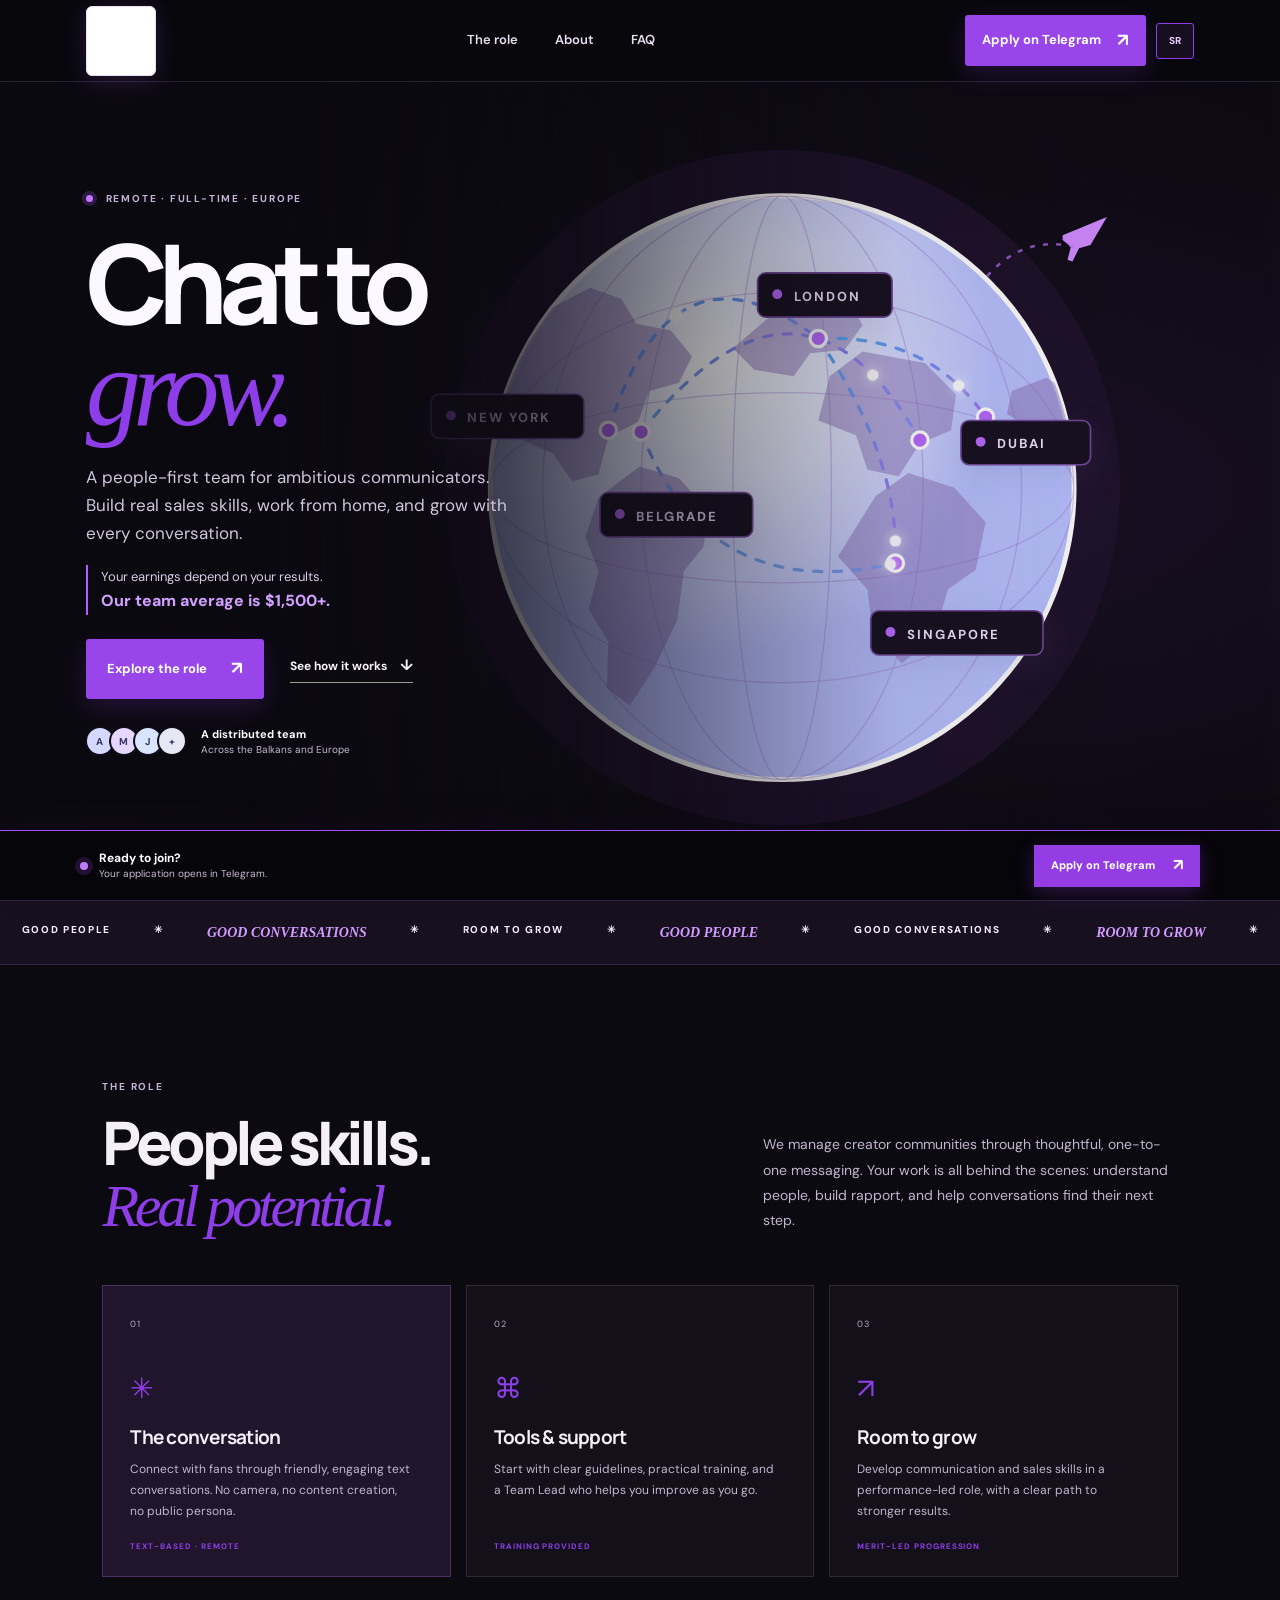
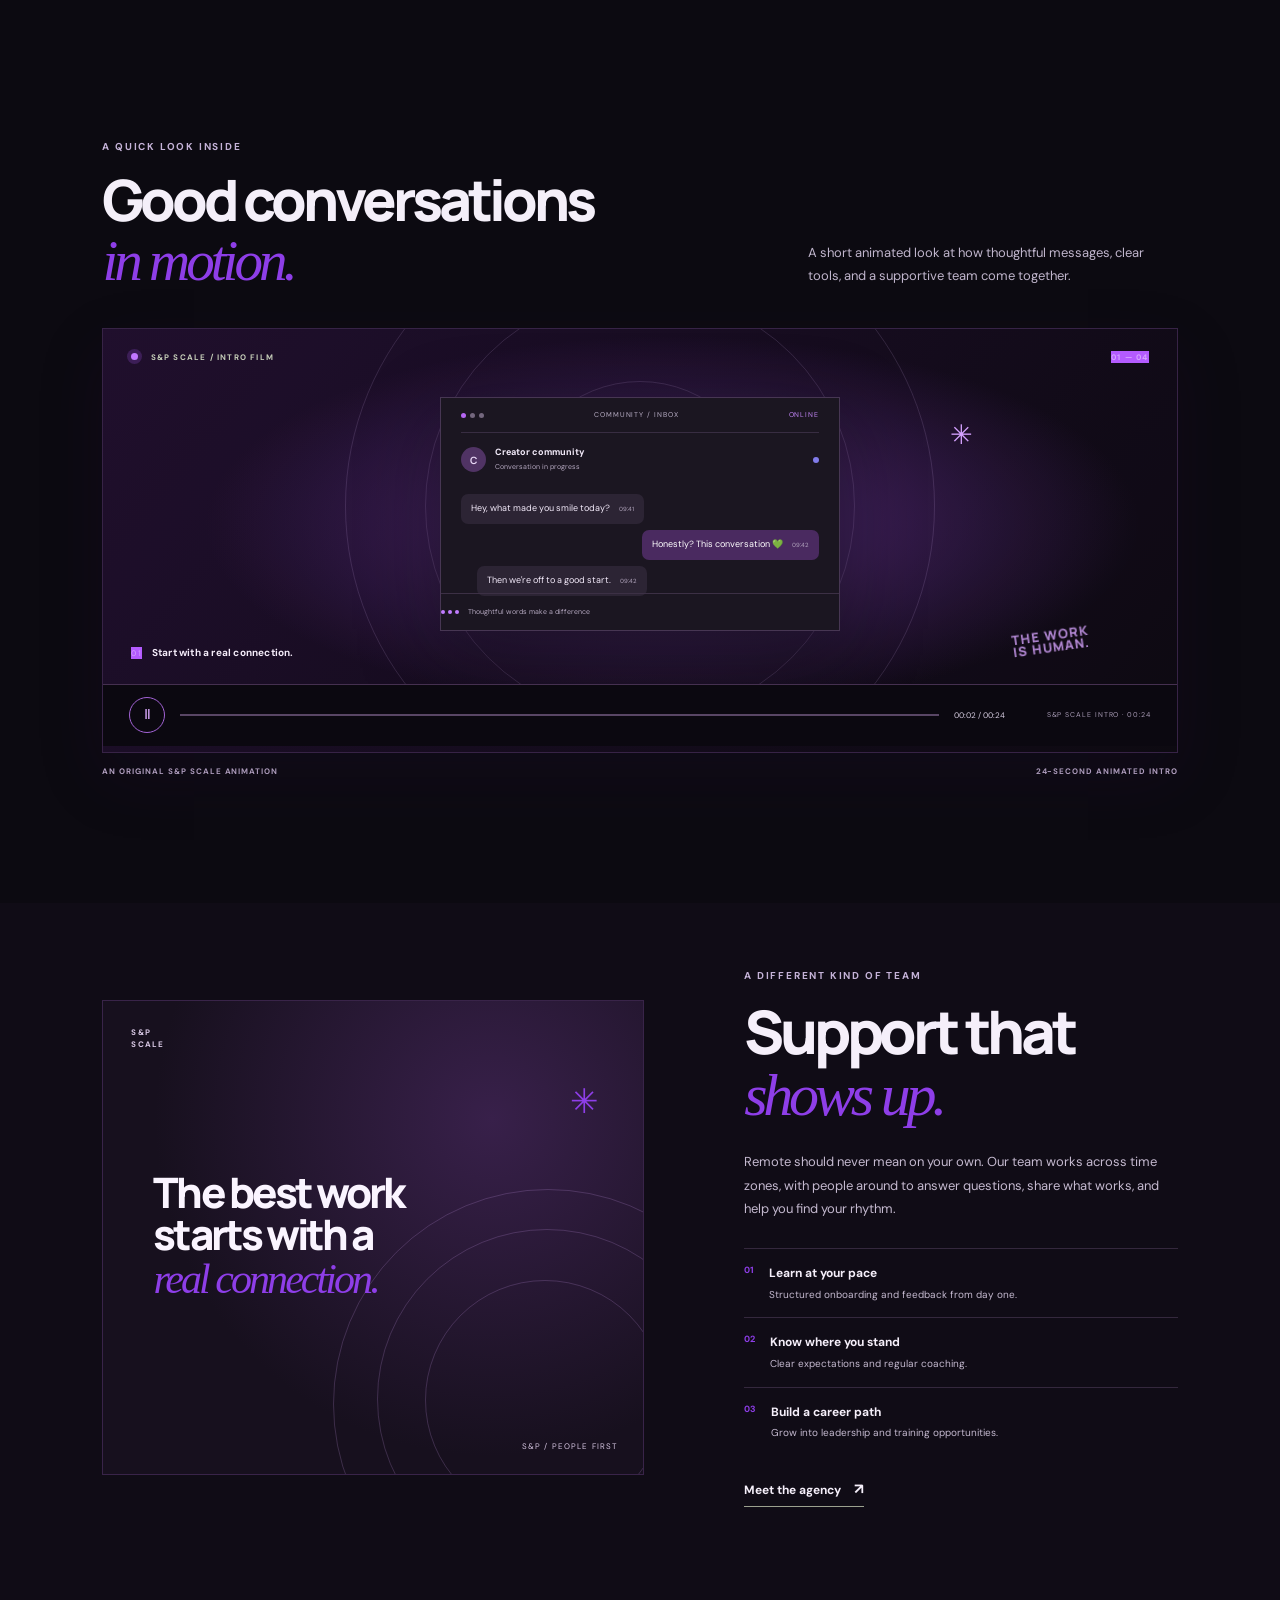
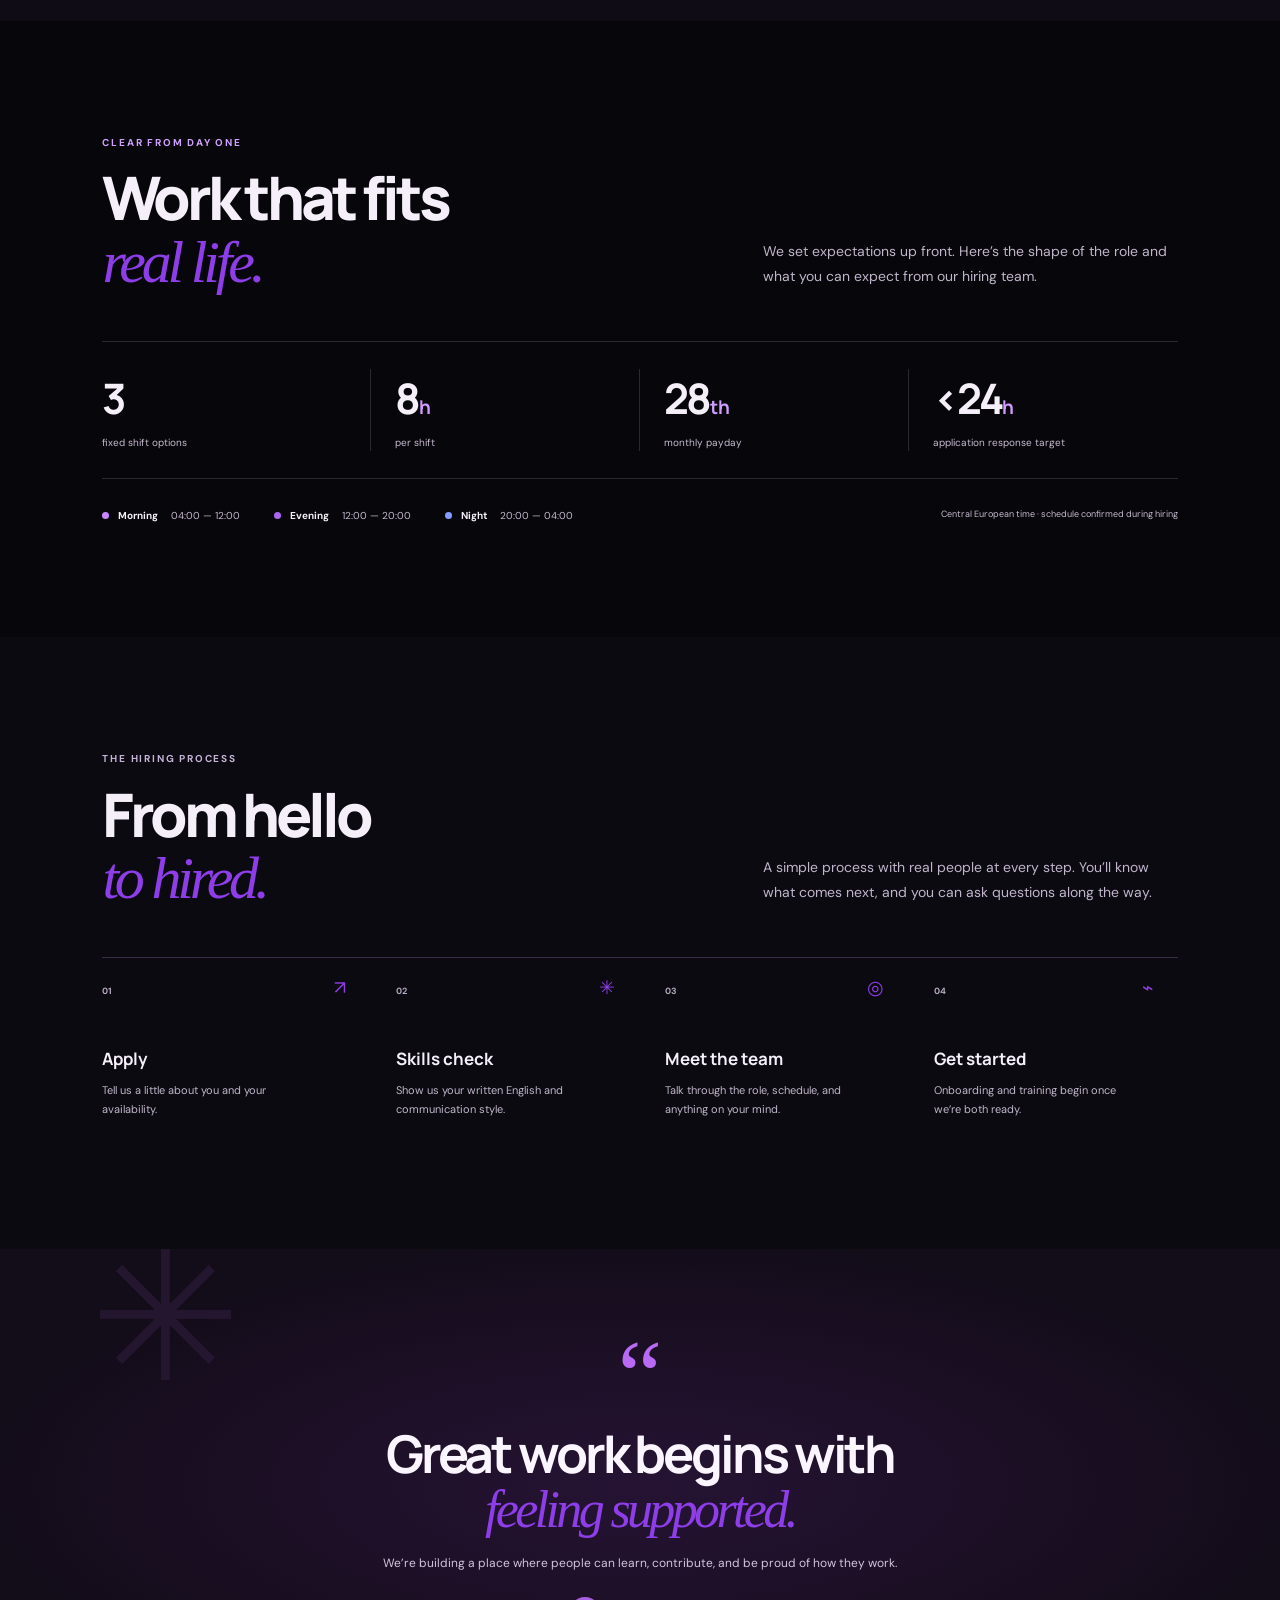
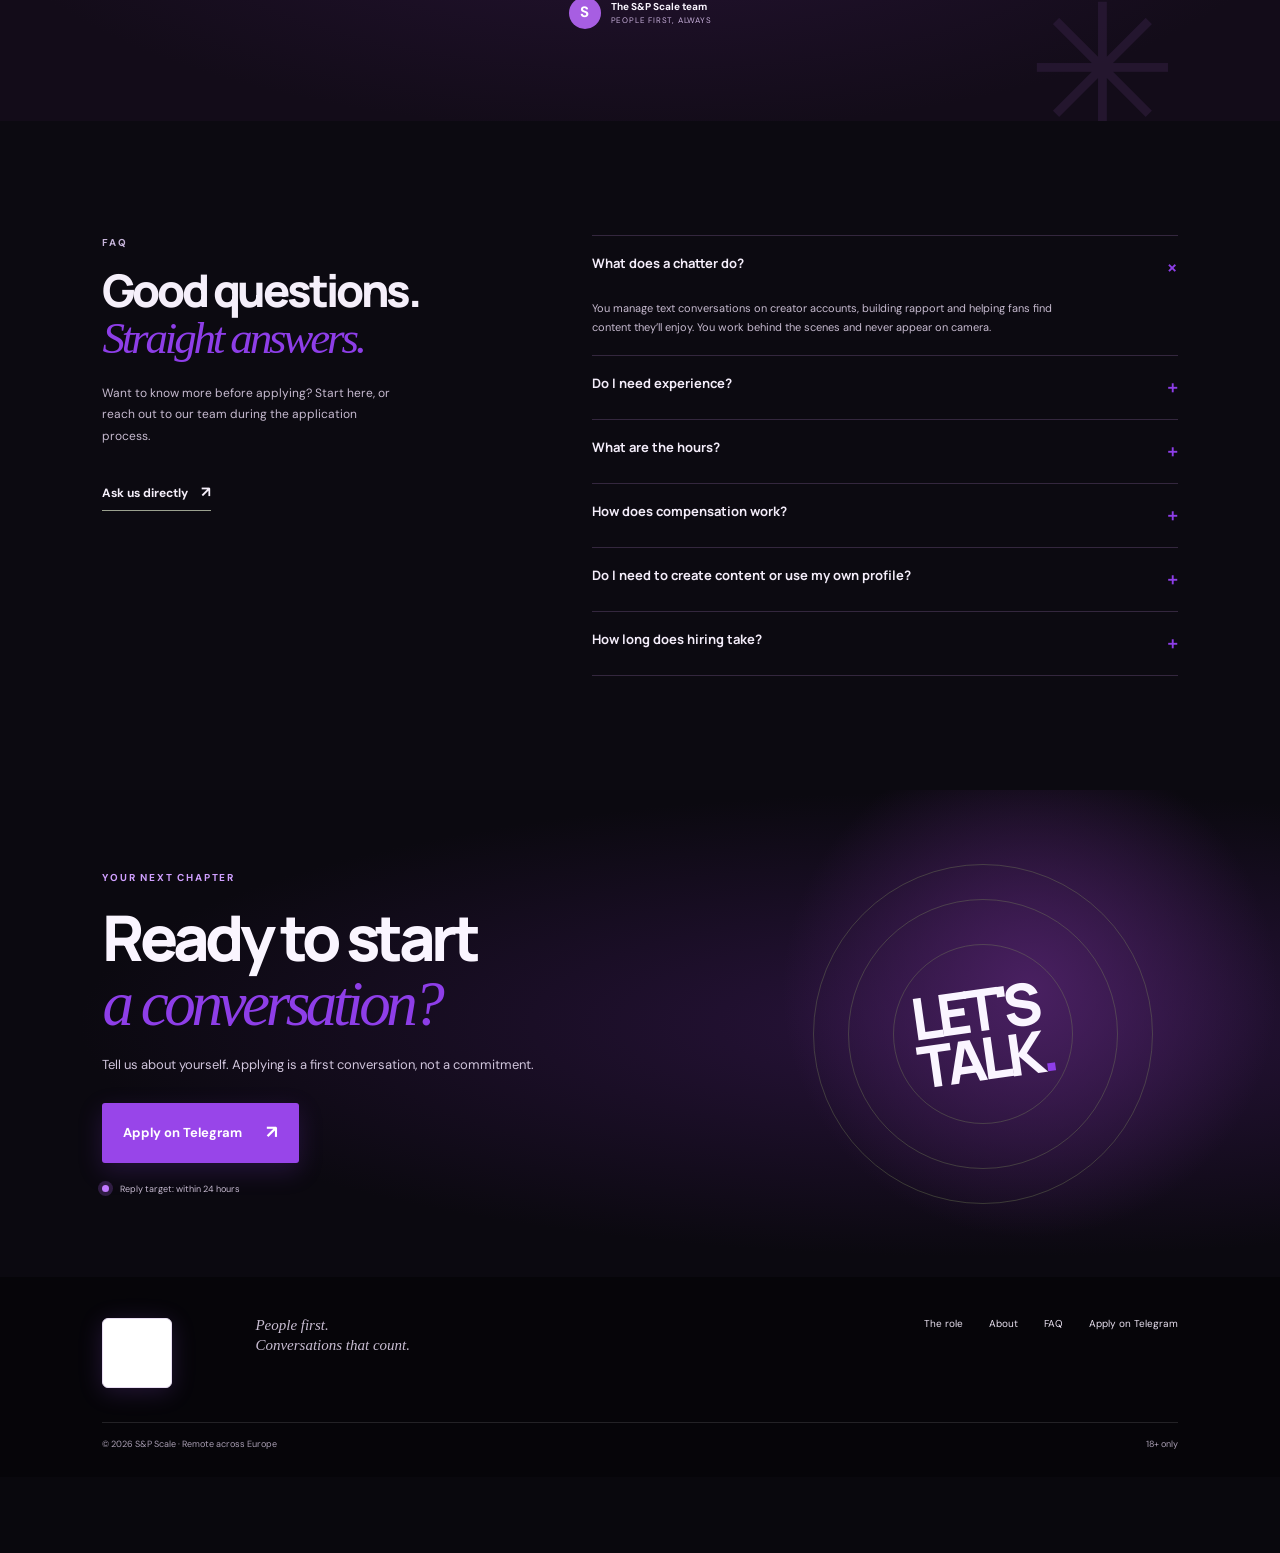
==== commit 814569e6: "Update site logo" ====
--- a/outputs/smile-management-site/index.html
+++ b/outputs/smile-management-site/index.html
@@ -1,6 +1,6 @@
 <!doctype html>
 <html lang="en">
-<head><meta charset="utf-8"><meta name="viewport" content="width=device-width,initial-scale=1"><meta name="theme-color" content="#10110f"><meta name="description" content="Remote chatter careers with S&P Scale. Clear shifts, practical training, and performance-based commission."><title>S&P Scale — Chat to grow</title><link rel="preconnect" href="https://fonts.googleapis.com"><link rel="preconnect" href="https://fonts.gstatic.com" crossorigin><link href="https://fonts.googleapis.com/css2?family=DM+Sans:wght@400;500;600;700&family=Manrope:wght@400;500;600;700;800&display=swap" rel="stylesheet"><link rel="stylesheet" href="styles.css?v=globe-mobile-2-language-2"></head>
+<head><meta charset="utf-8"><meta name="viewport" content="width=device-width,initial-scale=1"><meta name="theme-color" content="#10110f"><meta name="description" content="Remote chatter careers with S&P Scale. Clear shifts, practical training, and performance-based commission."><title>S&P Scale — Chat to grow</title><link rel="preconnect" href="https://fonts.googleapis.com"><link rel="preconnect" href="https://fonts.gstatic.com" crossorigin><link href="https://fonts.googleapis.com/css2?family=DM+Sans:wght@400;500;600;700&family=Manrope:wght@400;500;600;700;800&display=swap" rel="stylesheet"><link rel="stylesheet" href="styles.css?v=logo-refresh-1"></head>
 <body>
 <header class="header"><a class="brand" href="#top" aria-label="Smile Managment home"><img class="brand-logo" src="assets/smile-logo.svg" alt="Smile Managment"></a><nav class="desktop-nav"><a href="#role">The role</a><a href="about.html">About</a><a href="#faq">FAQ</a></nav><a class="button button-small" href="https://t.me/smilemanagament" target="_blank" rel="noopener noreferrer">Apply on Telegram <span>↗</span></a><button class="language-toggle" type="button" data-language-toggle aria-label="Switch to Serbian" title="Switch to Serbian">SR</button><button class="menu-toggle" aria-label="Open menu" aria-expanded="false"><i></i><i></i></button></header>
 <main id="top"><section class="hero"><div class="hero-copy"><div class="eyebrow"><span class="pulse"></span> REMOTE · FULL-TIME · EUROPE</div><h1>Chat to<br><em>grow.</em></h1><p class="hero-lede">A people-first team for ambitious communicators. Build real sales skills, work from home, and grow with every conversation.</p><p class="earnings-proof">Your earnings depend on your results.<strong>Our team average is $1,500+.</strong></p><div class="hero-actions"><a class="button" href="#role">Explore the role <span>↗</span></a><a class="text-link" href="#role">See how it works <span>↓</span></a></div><div class="hero-proof"><div class="avatars"><span>A</span><span>M</span><span>J</span><span>+</span></div><p><strong>A distributed team</strong><br>Across the Balkans and Europe</p></div></div><div class="hero-art"><svg class="globe-visual" viewBox="0 0 560 500" role="img" aria-label="Animated network routes connecting cities around the world"><defs><radialGradient id="globeFill" cx="37%" cy="29%"><stop offset="0" stop-color="#ffffff"/><stop offset=".48" stop-color="#e5e8ff"/><stop offset="1" stop-color="#b9c1ff"/></radialGradient><linearGradient id="routeStroke" x1="0" y1="0" x2="1" y2="1"><stop stop-color="#54aaf7"/><stop offset="1" stop-color="#a276ec"/></linearGradient><linearGradient id="routeStroke2" x1="1" y1="0" x2="0" y2="1"><stop stop-color="#9a72ee"/><stop offset="1" stop-color="#68b8f1"/></linearGradient><filter id="softGlow" x="-100%" y="-100%" width="300%" height="300%"><feGaussianBlur stdDeviation="4" result="blur"/><feMerge><feMergeNode in="blur"/><feMergeNode in="SourceGraphic"/></feMerge></filter><clipPath id="globeClip"><circle cx="280" cy="248" r="178"/></clipPath></defs><circle class="globe-halo" cx="280" cy="248" r="206" fill="#e6e9ff" opacity=".58"/><circle class="globe-base" cx="280" cy="248" r="178" fill="url(#globeFill)" stroke="#fff" stroke-width="3"/><g clip-path="url(#globeClip)"><ellipse class="globe-grid" cx="280" cy="248" rx="146" ry="178"/><ellipse class="globe-grid" cx="280" cy="248" rx="86" ry="178"/><ellipse class="globe-grid" cx="280" cy="248" rx="30" ry="178"/><ellipse class="globe-grid" cx="280" cy="248" rx="178" ry="58"/><ellipse class="globe-grid" cx="280" cy="248" rx="178" ry="119"/><path class="continent" d="M122 164l18-26 23-12 19 7 9 15 21 4 13 16-8 16-18 5-7 19-18 9-6 23-16 4-12-17-18-8-8-20-19-10zM193 235l24 7 18 20-3 22-12 15-4 30-14 29-15 23-14-11 1-28-12-20 6-23-8-21 8-24zM272 144l23-17 25 5 9 17-11 15-21 2-10 14-24-4-13-13zM309 180l20-15 38 7 19 19-3 22-19 8-13 20-19-4-7-21-23-9zM337 253l20-14 28 9 19 21-6 29-17 12-8 28-20 17-18-20-3-25-18-20zM420 189l21-8 18 11-5 17-21 4-16-10z"/><g class="route-lines"><path id="route-one" d="M174 213 Q213 89 302 157"/><path id="route-two" d="M194 214 Q292 92 364 219"/><path id="route-three" d="M302 157 Q369 154 404 205"/><path id="route-four" d="M194 214 Q235 320 349 294"/><path id="route-five" d="M302 157 Q352 230 349 294"/></g><g class="city-points"><circle cx="174" cy="213" r="5"/><circle cx="302" cy="157" r="5"/><circle cx="364" cy="219" r="5"/><circle cx="404" cy="205" r="5"/><circle cx="349" cy="294" r="5"/><circle cx="194" cy="214" r="5"/></g><g class="route-packets" filter="url(#softGlow)"><circle r="4" fill="#fff"><animateMotion dur="4.5s" repeatCount="indefinite"><mpath href="#route-one"/></animateMotion></circle><circle r="3.5" fill="#fff"><animateMotion dur="5.8s" begin="-2.4s" repeatCount="indefinite"><mpath href="#route-two"/></animateMotion></circle><circle r="3.5" fill="#fff"><animateMotion dur="4.2s" begin="-1.2s" repeatCount="indefinite"><mpath href="#route-three"/></animateMotion></circle><circle r="3.5" fill="#fff"><animateMotion dur="6.2s" begin="-4s" repeatCount="indefinite"><mpath href="#route-four"/></animateMotion></circle><circle r="3.5" fill="#fff"><animateMotion dur="5.4s" begin="-2.8s" repeatCount="indefinite"><mpath href="#route-five"/></animateMotion></circle></g></g><g class="city-label label-newyork"><rect x="66" y="191" width="93" height="27" rx="5"/><circle cx="78" cy="204" r="3"/><text x="88" y="208">NEW YORK</text></g><g class="city-label label-london"><rect x="265" y="117" width="82" height="27" rx="5"/><circle cx="277" cy="130" r="3"/><text x="287" y="134">LONDON</text></g><g class="city-label label-dubai"><rect x="389" y="207" width="79" height="27" rx="5"/><circle cx="401" cy="220" r="3"/><text x="411" y="224">DUBAI</text></g><g class="city-label label-singapore"><rect x="334" y="323" width="105" height="27" rx="5"/><circle cx="346" cy="336" r="3"/><text x="356" y="340">SINGAPORE</text></g><g class="city-label label-belgrade"><rect x="169" y="251" width="93" height="27" rx="5"/><circle cx="181" cy="264" r="3"/><text x="191" y="268">BELGRADE</text></g><g class="plane-mark"><path d="M451 94l27-11-10 17-7 2-4 8-3-1 2-8-5-4z"/><path class="plane-trail" d="M405 119 Q427 94 458 101"/></g></svg><div class="globe-caption"><span class="signal"><i></i><i></i><i></i></span><span>CONNECTED AROUND THE CLOCK</span><b>24 / 7</b></div></div><div class="hero-bottom"><span>01 / A BETTER WAY TO WORK</span><span class="scroll-cue">SCROLL TO EXPLORE <b>↓</b></span></div></section>
--- a/outputs/smile-management-site/styles.css
+++ b/outputs/smile-management-site/styles.css
@@ -95,3 +95,24 @@
 @media (max-width: 650px) {
   .header .language-toggle { min-width: 32px; width: 32px; height: 32px; margin-left: 0; padding: 0 5px; font-size: 9px; }
 }
+
+/* Larger, tightly cropped replacement logo for the dark header and footer */
+.header .brand-logo,
+.footer-brand .brand-logo {
+  display: block;
+  flex: 0 0 auto;
+  width: 70px;
+  height: 70px;
+  padding: 0;
+  object-fit: contain;
+  background: #fff;
+  border: 1px solid #e8ddf2;
+  border-radius: 6px;
+  box-shadow: 0 4px 24px #9a5be533;
+}
+@media (max-width: 650px) {
+  .header .brand { flex-basis: 70px; width: 70px; }
+  .header .brand-logo,
+  .footer-brand .brand-logo { width: 66px; height: 66px; }
+  .footer-brand { flex-basis: 70px; width: 70px; }
+}
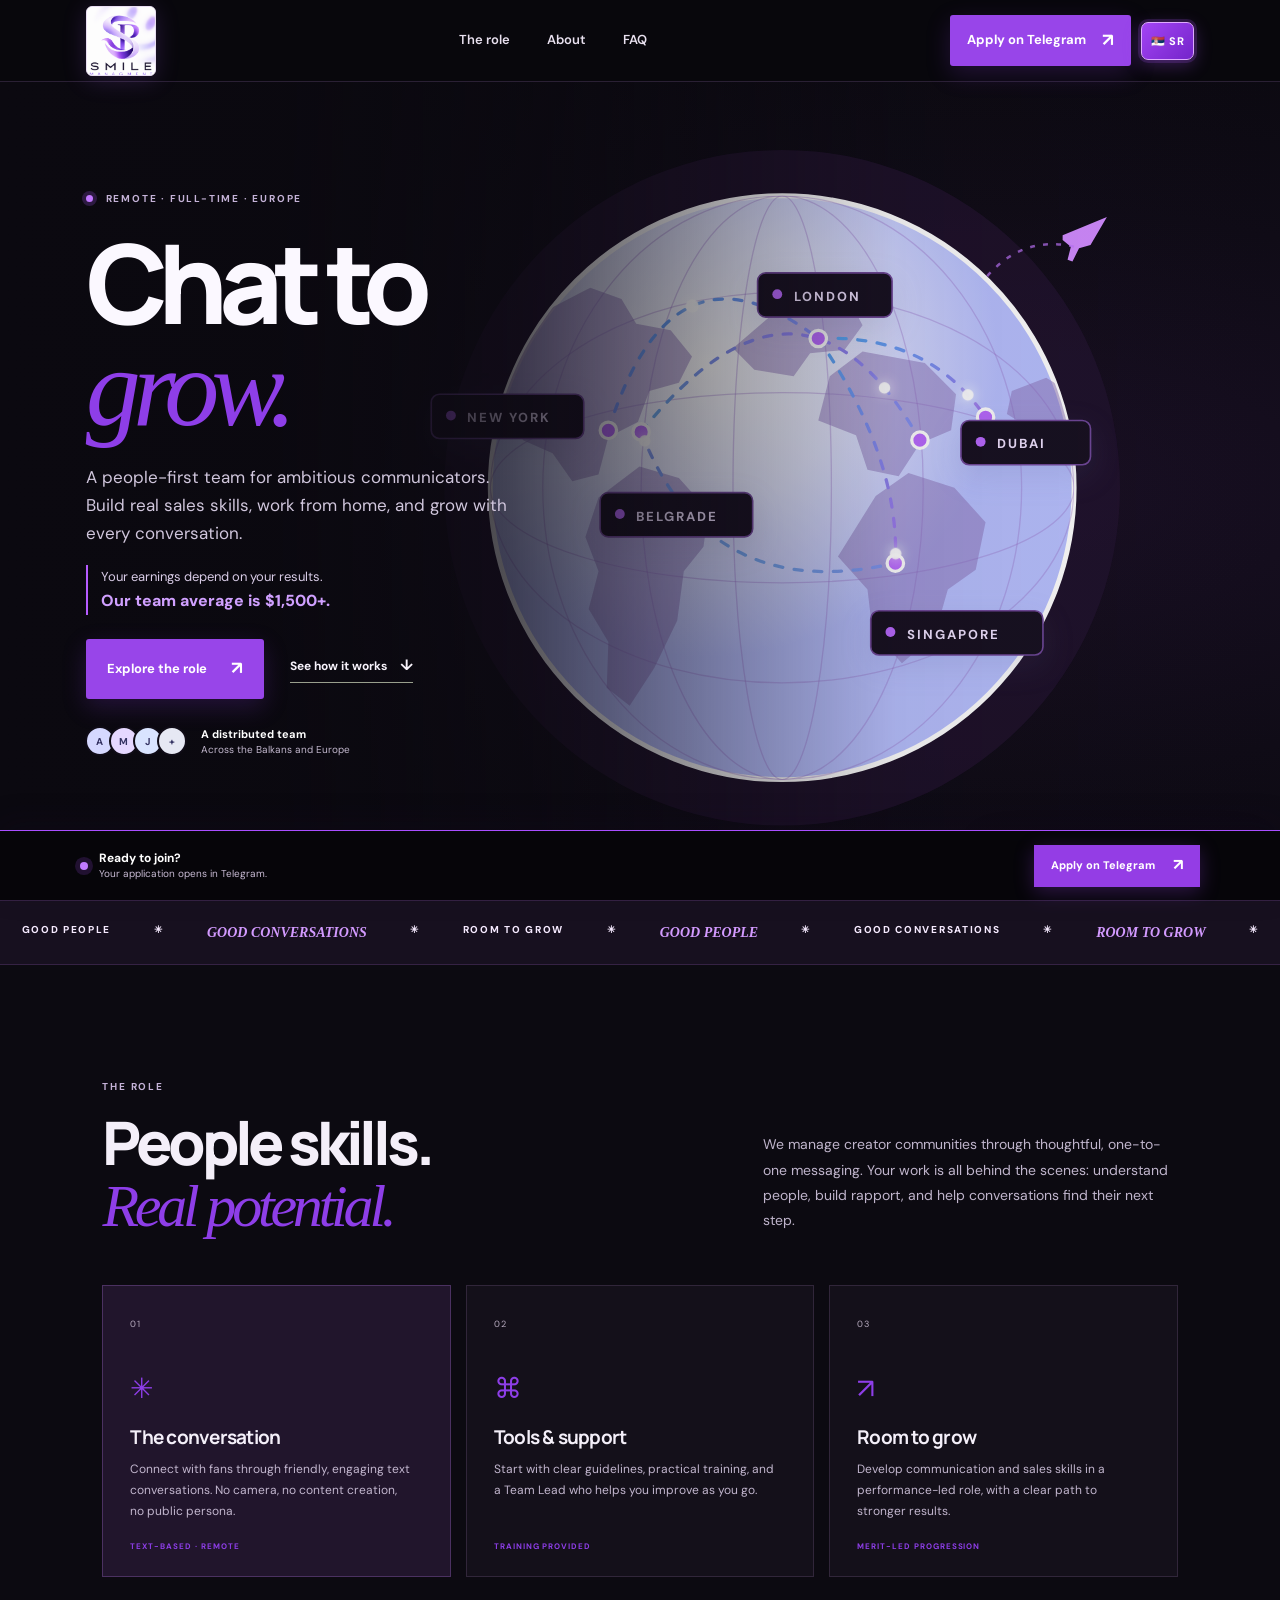
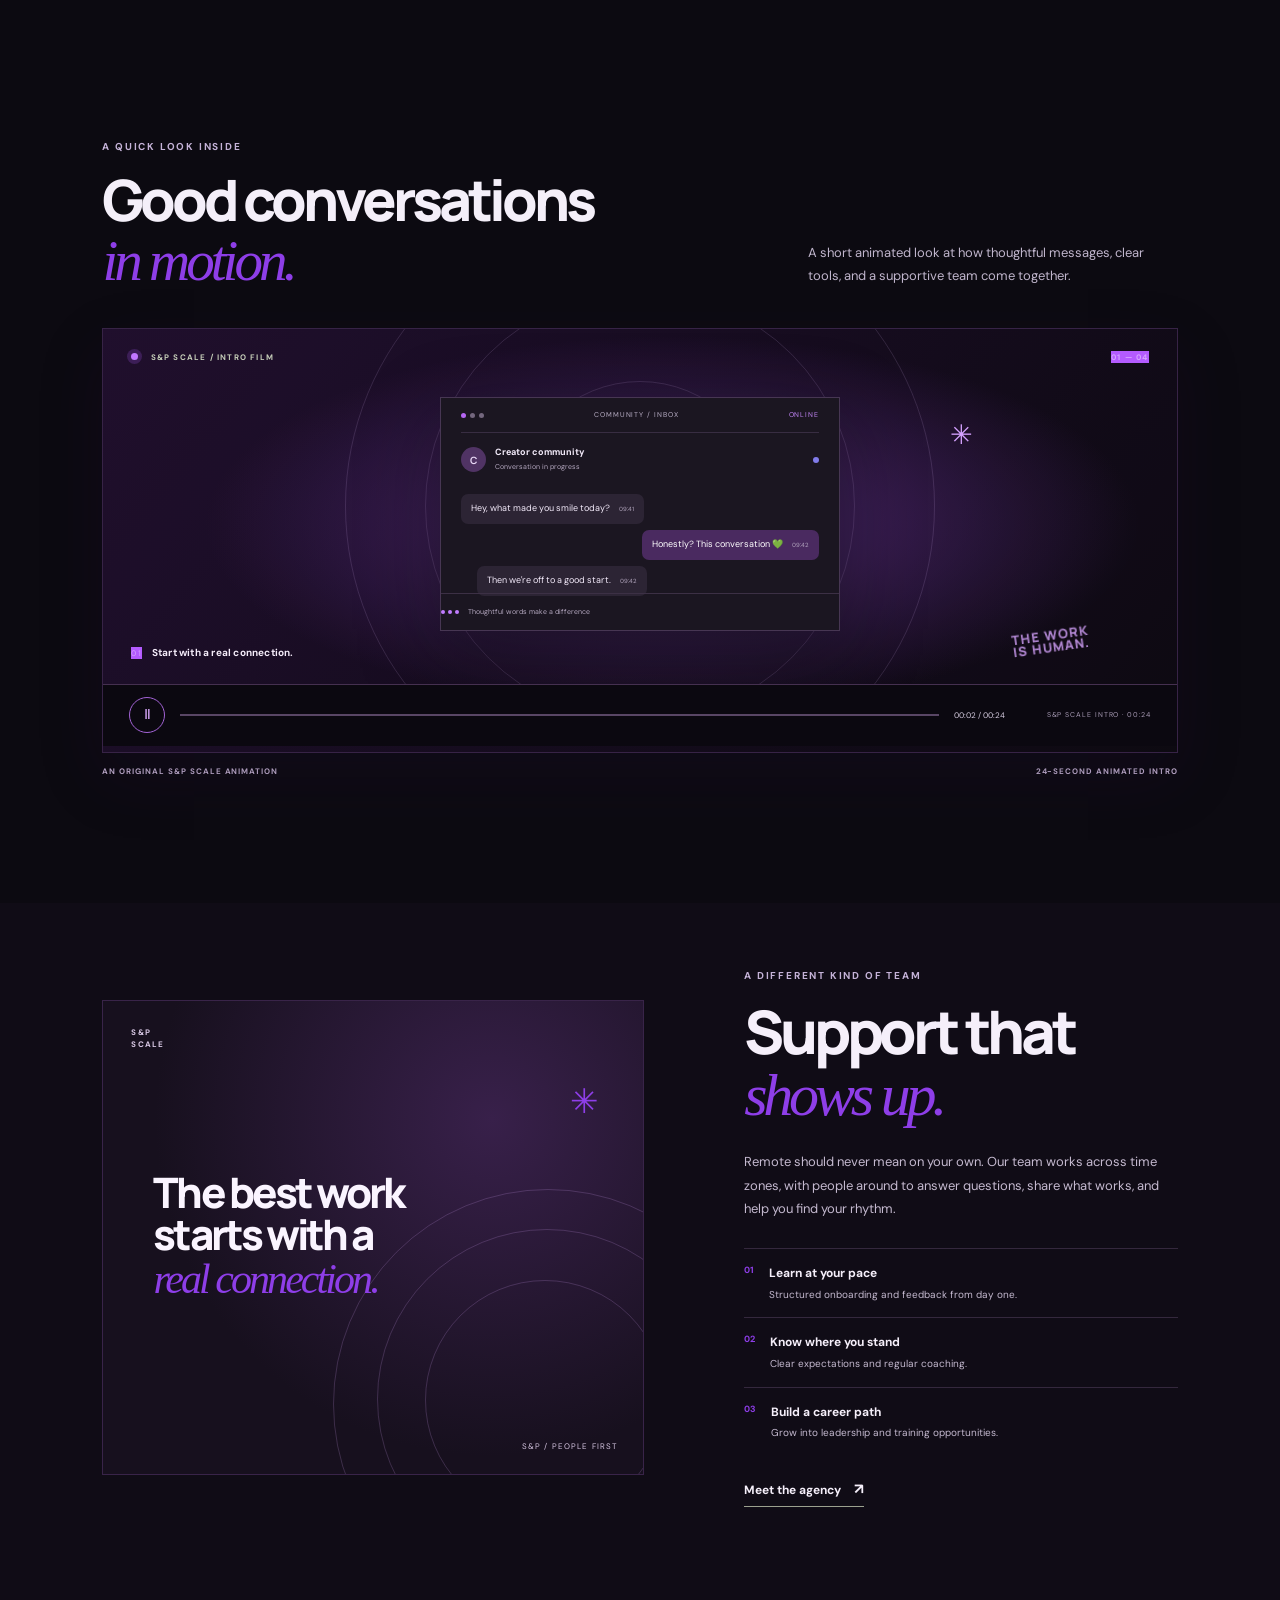
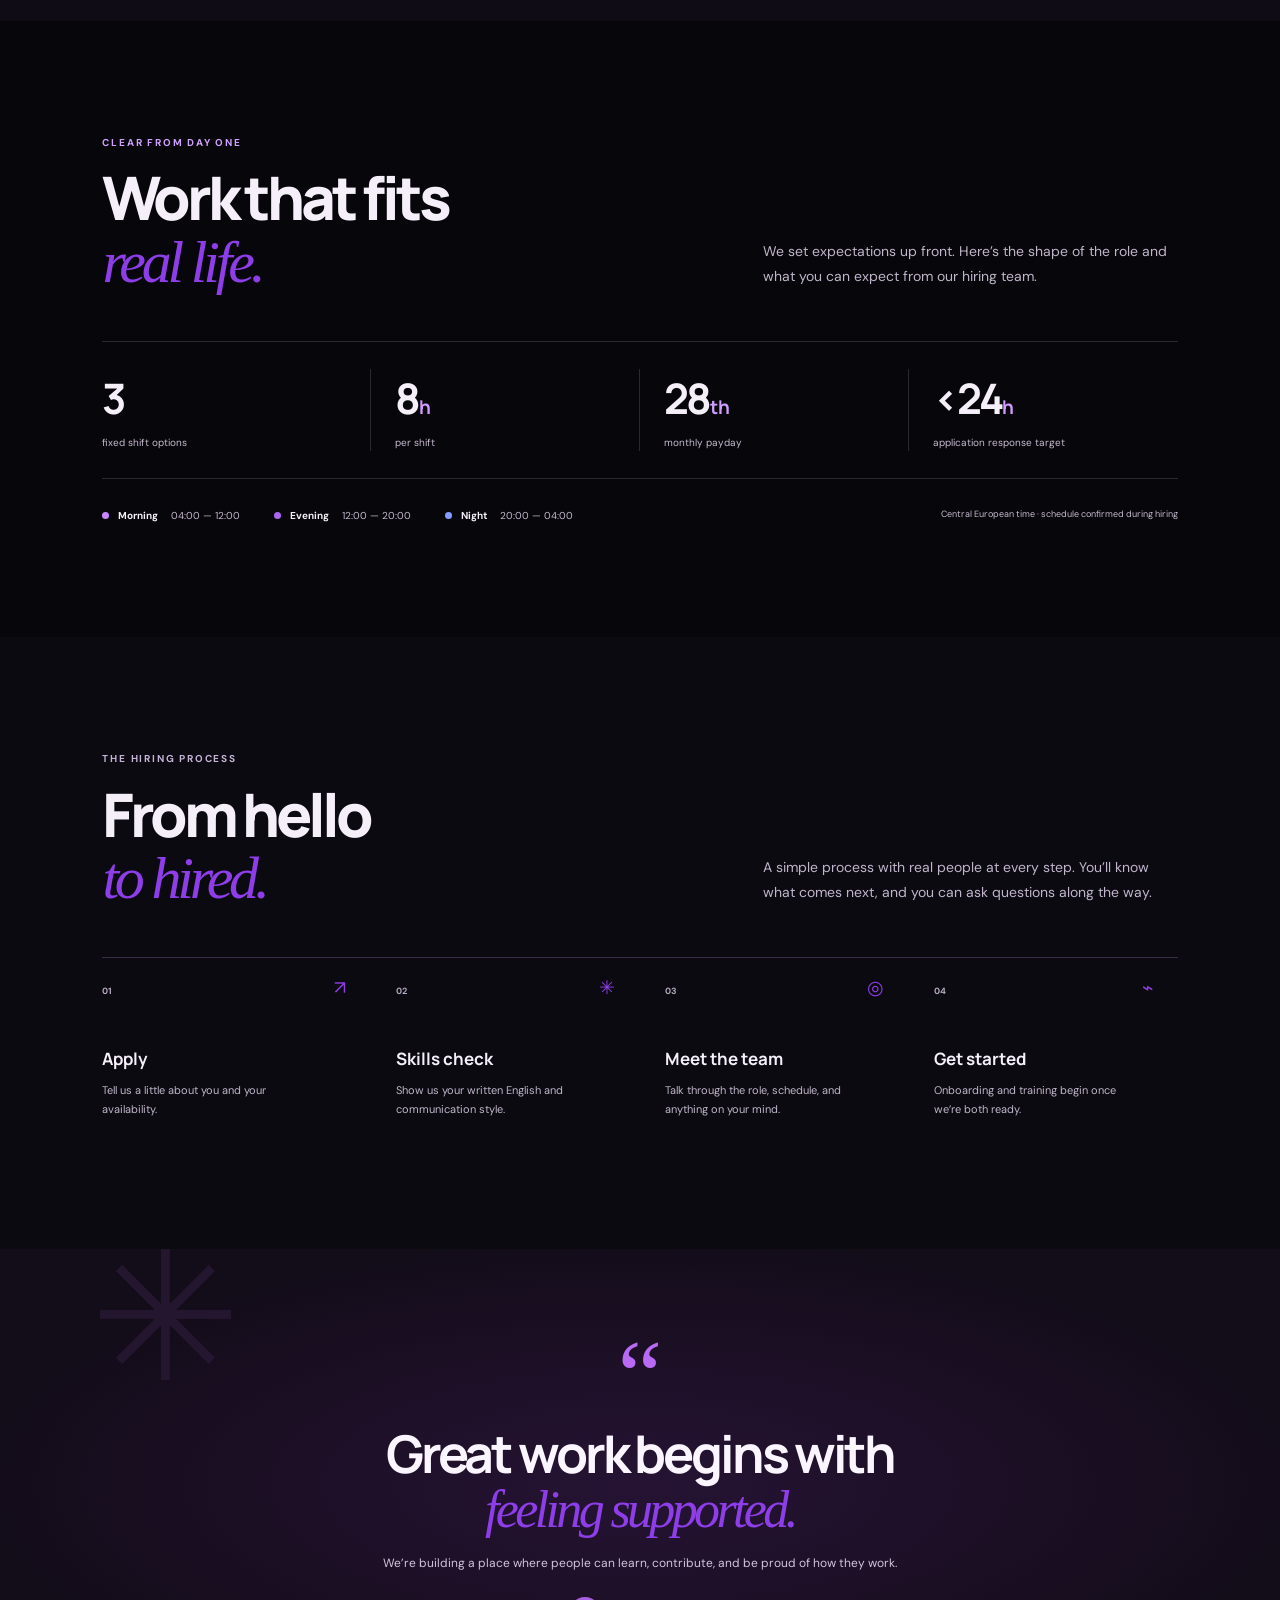
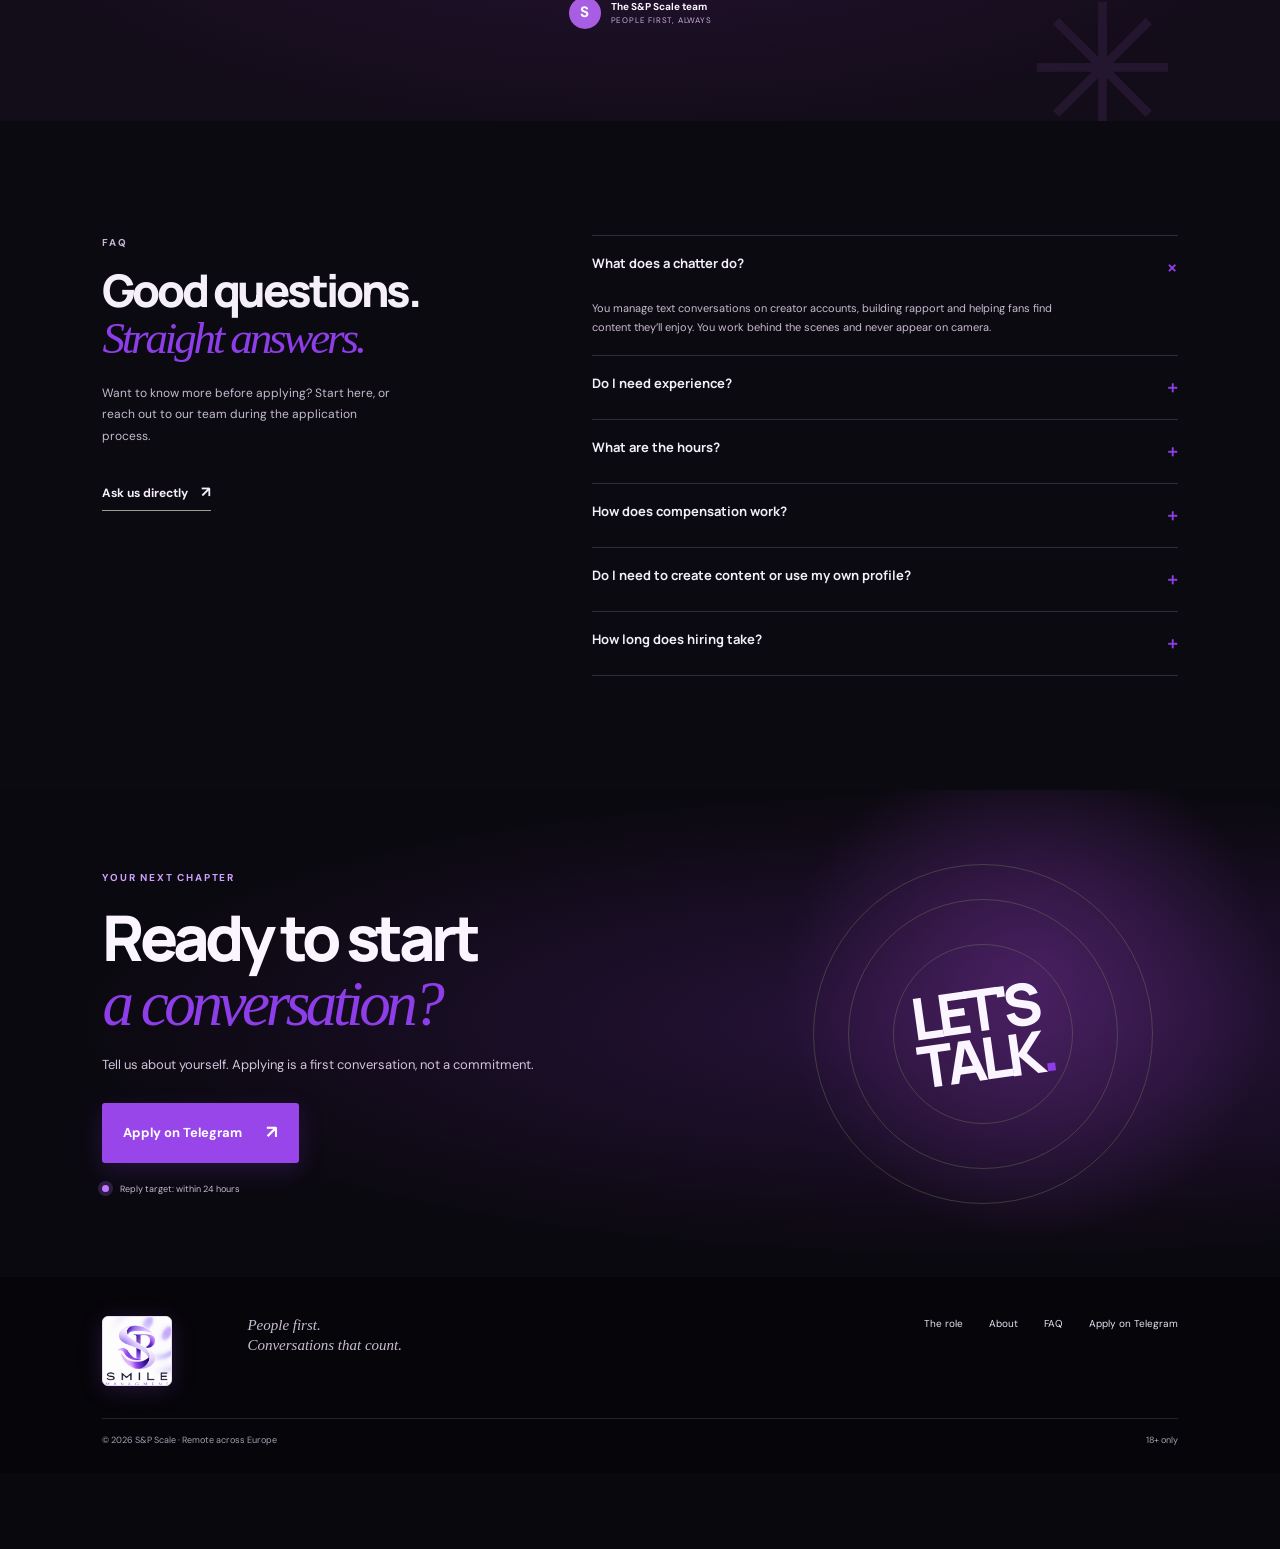
==== commit 9d1ff60c: "Fix logo and add welcome animation" ====
--- a/outputs/smile-management-site/index.html
+++ b/outputs/smile-management-site/index.html
@@ -1,8 +1,8 @@
 <!doctype html>
 <html lang="en">
-<head><meta charset="utf-8"><meta name="viewport" content="width=device-width,initial-scale=1"><meta name="theme-color" content="#10110f"><meta name="description" content="Remote chatter careers with S&P Scale. Clear shifts, practical training, and performance-based commission."><title>S&P Scale — Chat to grow</title><link rel="preconnect" href="https://fonts.googleapis.com"><link rel="preconnect" href="https://fonts.gstatic.com" crossorigin><link href="https://fonts.googleapis.com/css2?family=DM+Sans:wght@400;500;600;700&family=Manrope:wght@400;500;600;700;800&display=swap" rel="stylesheet"><link rel="stylesheet" href="styles.css?v=logo-refresh-1"></head>
+<head><meta charset="utf-8"><meta name="viewport" content="width=device-width,initial-scale=1"><meta name="theme-color" content="#10110f"><meta name="description" content="Remote chatter careers with S&P Scale. Clear shifts, practical training, and performance-based commission."><title>S&P Scale — Chat to grow</title><link rel="preconnect" href="https://fonts.googleapis.com"><link rel="preconnect" href="https://fonts.gstatic.com" crossorigin><link href="https://fonts.googleapis.com/css2?family=DM+Sans:wght@400;500;600;700&family=Manrope:wght@400;500;600;700;800&display=swap" rel="stylesheet"><link rel="stylesheet" href="styles.css?v=welcome-language-3"></head>
 <body>
-<header class="header"><a class="brand" href="#top" aria-label="Smile Managment home"><img class="brand-logo" src="assets/smile-logo.svg" alt="Smile Managment"></a><nav class="desktop-nav"><a href="#role">The role</a><a href="about.html">About</a><a href="#faq">FAQ</a></nav><a class="button button-small" href="https://t.me/smilemanagament" target="_blank" rel="noopener noreferrer">Apply on Telegram <span>↗</span></a><button class="language-toggle" type="button" data-language-toggle aria-label="Switch to Serbian" title="Switch to Serbian">SR</button><button class="menu-toggle" aria-label="Open menu" aria-expanded="false"><i></i><i></i></button></header>
+<header class="header"><a class="brand" href="#top" aria-label="Smile Managment home"><img class="brand-logo" src="assets/smile-logo-source.png" alt="Smile Managment"></a><nav class="desktop-nav"><a href="#role">The role</a><a href="about.html">About</a><a href="#faq">FAQ</a></nav><a class="button button-small" href="https://t.me/smilemanagament" target="_blank" rel="noopener noreferrer">Apply on Telegram <span>↗</span></a><button class="language-toggle" type="button" data-language-toggle aria-label="Switch to Serbian" title="Switch to Serbian">SR</button><button class="menu-toggle" aria-label="Open menu" aria-expanded="false"><i></i><i></i></button></header>
 <main id="top"><section class="hero"><div class="hero-copy"><div class="eyebrow"><span class="pulse"></span> REMOTE · FULL-TIME · EUROPE</div><h1>Chat to<br><em>grow.</em></h1><p class="hero-lede">A people-first team for ambitious communicators. Build real sales skills, work from home, and grow with every conversation.</p><p class="earnings-proof">Your earnings depend on your results.<strong>Our team average is $1,500+.</strong></p><div class="hero-actions"><a class="button" href="#role">Explore the role <span>↗</span></a><a class="text-link" href="#role">See how it works <span>↓</span></a></div><div class="hero-proof"><div class="avatars"><span>A</span><span>M</span><span>J</span><span>+</span></div><p><strong>A distributed team</strong><br>Across the Balkans and Europe</p></div></div><div class="hero-art"><svg class="globe-visual" viewBox="0 0 560 500" role="img" aria-label="Animated network routes connecting cities around the world"><defs><radialGradient id="globeFill" cx="37%" cy="29%"><stop offset="0" stop-color="#ffffff"/><stop offset=".48" stop-color="#e5e8ff"/><stop offset="1" stop-color="#b9c1ff"/></radialGradient><linearGradient id="routeStroke" x1="0" y1="0" x2="1" y2="1"><stop stop-color="#54aaf7"/><stop offset="1" stop-color="#a276ec"/></linearGradient><linearGradient id="routeStroke2" x1="1" y1="0" x2="0" y2="1"><stop stop-color="#9a72ee"/><stop offset="1" stop-color="#68b8f1"/></linearGradient><filter id="softGlow" x="-100%" y="-100%" width="300%" height="300%"><feGaussianBlur stdDeviation="4" result="blur"/><feMerge><feMergeNode in="blur"/><feMergeNode in="SourceGraphic"/></feMerge></filter><clipPath id="globeClip"><circle cx="280" cy="248" r="178"/></clipPath></defs><circle class="globe-halo" cx="280" cy="248" r="206" fill="#e6e9ff" opacity=".58"/><circle class="globe-base" cx="280" cy="248" r="178" fill="url(#globeFill)" stroke="#fff" stroke-width="3"/><g clip-path="url(#globeClip)"><ellipse class="globe-grid" cx="280" cy="248" rx="146" ry="178"/><ellipse class="globe-grid" cx="280" cy="248" rx="86" ry="178"/><ellipse class="globe-grid" cx="280" cy="248" rx="30" ry="178"/><ellipse class="globe-grid" cx="280" cy="248" rx="178" ry="58"/><ellipse class="globe-grid" cx="280" cy="248" rx="178" ry="119"/><path class="continent" d="M122 164l18-26 23-12 19 7 9 15 21 4 13 16-8 16-18 5-7 19-18 9-6 23-16 4-12-17-18-8-8-20-19-10zM193 235l24 7 18 20-3 22-12 15-4 30-14 29-15 23-14-11 1-28-12-20 6-23-8-21 8-24zM272 144l23-17 25 5 9 17-11 15-21 2-10 14-24-4-13-13zM309 180l20-15 38 7 19 19-3 22-19 8-13 20-19-4-7-21-23-9zM337 253l20-14 28 9 19 21-6 29-17 12-8 28-20 17-18-20-3-25-18-20zM420 189l21-8 18 11-5 17-21 4-16-10z"/><g class="route-lines"><path id="route-one" d="M174 213 Q213 89 302 157"/><path id="route-two" d="M194 214 Q292 92 364 219"/><path id="route-three" d="M302 157 Q369 154 404 205"/><path id="route-four" d="M194 214 Q235 320 349 294"/><path id="route-five" d="M302 157 Q352 230 349 294"/></g><g class="city-points"><circle cx="174" cy="213" r="5"/><circle cx="302" cy="157" r="5"/><circle cx="364" cy="219" r="5"/><circle cx="404" cy="205" r="5"/><circle cx="349" cy="294" r="5"/><circle cx="194" cy="214" r="5"/></g><g class="route-packets" filter="url(#softGlow)"><circle r="4" fill="#fff"><animateMotion dur="4.5s" repeatCount="indefinite"><mpath href="#route-one"/></animateMotion></circle><circle r="3.5" fill="#fff"><animateMotion dur="5.8s" begin="-2.4s" repeatCount="indefinite"><mpath href="#route-two"/></animateMotion></circle><circle r="3.5" fill="#fff"><animateMotion dur="4.2s" begin="-1.2s" repeatCount="indefinite"><mpath href="#route-three"/></animateMotion></circle><circle r="3.5" fill="#fff"><animateMotion dur="6.2s" begin="-4s" repeatCount="indefinite"><mpath href="#route-four"/></animateMotion></circle><circle r="3.5" fill="#fff"><animateMotion dur="5.4s" begin="-2.8s" repeatCount="indefinite"><mpath href="#route-five"/></animateMotion></circle></g></g><g class="city-label label-newyork"><rect x="66" y="191" width="93" height="27" rx="5"/><circle cx="78" cy="204" r="3"/><text x="88" y="208">NEW YORK</text></g><g class="city-label label-london"><rect x="265" y="117" width="82" height="27" rx="5"/><circle cx="277" cy="130" r="3"/><text x="287" y="134">LONDON</text></g><g class="city-label label-dubai"><rect x="389" y="207" width="79" height="27" rx="5"/><circle cx="401" cy="220" r="3"/><text x="411" y="224">DUBAI</text></g><g class="city-label label-singapore"><rect x="334" y="323" width="105" height="27" rx="5"/><circle cx="346" cy="336" r="3"/><text x="356" y="340">SINGAPORE</text></g><g class="city-label label-belgrade"><rect x="169" y="251" width="93" height="27" rx="5"/><circle cx="181" cy="264" r="3"/><text x="191" y="268">BELGRADE</text></g><g class="plane-mark"><path d="M451 94l27-11-10 17-7 2-4 8-3-1 2-8-5-4z"/><path class="plane-trail" d="M405 119 Q427 94 458 101"/></g></svg><div class="globe-caption"><span class="signal"><i></i><i></i><i></i></span><span>CONNECTED AROUND THE CLOCK</span><b>24 / 7</b></div></div><div class="hero-bottom"><span>01 / A BETTER WAY TO WORK</span><span class="scroll-cue">SCROLL TO EXPLORE <b>↓</b></span></div></section>
 <section class="ticker"><div><span>GOOD PEOPLE</span> ✳ <span>GOOD CONVERSATIONS</span> ✳ <span>ROOM TO GROW</span> ✳ <span>GOOD PEOPLE</span> ✳ <span>GOOD CONVERSATIONS</span> ✳ <span>ROOM TO GROW</span> ✳</div></section>
 <section class="section role-section" id="role"><div class="section-head"><div><div class="eyebrow">THE ROLE</div><h2>People skills.<br><em>Real potential.</em></h2></div><p>We manage creator communities through thoughtful, one-to-one messaging. Your work is all behind the scenes: understand people, build rapport, and help conversations find their next step.</p></div><div class="role-grid"><article class="role-card featured"><span class="number">01</span><div class="role-symbol">✳</div><h3>The conversation</h3><p>Connect with fans through friendly, engaging text conversations. No camera, no content creation, no public persona.</p><span class="tag">TEXT-BASED · REMOTE</span></article><article class="role-card"><span class="number">02</span><div class="role-symbol">⌘</div><h3>Tools & support</h3><p>Start with clear guidelines, practical training, and a Team Lead who helps you improve as you go.</p><span class="tag">TRAINING PROVIDED</span></article><article class="role-card"><span class="number">03</span><div class="role-symbol">↗</div><h3>Room to grow</h3><p>Develop communication and sales skills in a performance-led role, with a clear path to stronger results.</p><span class="tag">MERIT-LED PROGRESSION</span></article></div></section>
@@ -12,5 +12,5 @@
 <section class="quote-section"><div class="quote-mark">“</div><blockquote>Great work begins with<br><em>feeling supported.</em></blockquote><p>We’re building a place where people can learn, contribute, and be proud of how they work.</p><div class="quote-by"><span class="quote-avatar">S</span><span><strong>The S&P Scale team</strong><small>PEOPLE FIRST, ALWAYS</small></span></div></section>
 <section class="section faq-section" id="faq"><div class="faq-intro"><div class="eyebrow">FAQ</div><h2>Good questions.<br><em>Straight answers.</em></h2><p>Want to know more before applying? Start here, or reach out to our team during the application process.</p><a class="text-link dark-link" href="https://t.me/smilemanagament" target="_blank" rel="noopener noreferrer">Ask us directly <span>↗</span></a></div><div class="faq-list"><details open><summary>What does a chatter do?<span>+</span></summary><p>You manage text conversations on creator accounts, building rapport and helping fans find content they’ll enjoy. You work behind the scenes and never appear on camera.</p></details><details><summary>Do I need experience?<span>+</span></summary><p>No prior experience is required. We look for strong written English, reliability, a computer, and a willingness to learn. Training and guidelines are provided.</p></details><details><summary>What are the hours?<span>+</span></summary><p>The role is full time, with fixed eight-hour shifts on Central European time. The available shift options are 04:00–12:00, 12:00–20:00, and 20:00–04:00.</p></details><details><summary>How does compensation work?<span>+</span></summary><p>Compensation is performance-based, with monthly payouts on the 28th. We explain the commission structure and terms clearly during the hiring process.</p></details><details><summary>Do I need to create content or use my own profile?<span>+</span></summary><p>No. The work is text-only and behind the account. You do not create content or use a personal social profile.</p></details><details><summary>How long does hiring take?<span>+</span></summary><p>We aim to review applications within 24 hours. Skills check, conversation with the team, and onboarding can follow within days, depending on availability.</p></details></div></section>
 <section class="apply-section" id="apply"><div class="apply-glow"></div><div class="apply-content"><div class="eyebrow">YOUR NEXT CHAPTER</div><h2>Ready to start<br><em>a conversation?</em></h2><p>Tell us about yourself. Applying is a first conversation, not a commitment.</p><a class="button button-light" href="https://t.me/smilemanagament" target="_blank" rel="noopener noreferrer">Apply on Telegram <span>↗</span></a><span class="apply-note"><span class="pulse"></span> Reply target: within 24 hours</span></div><div class="apply-art"><div class="apply-circle c1"></div><div class="apply-circle c2"></div><div class="apply-circle c3"></div><span>LET'S<br>TALK<span class="green">.</span></span></div></section></main>
-<footer class="footer"><div class="footer-top"><a class="brand footer-brand" href="#top" aria-label="Smile Managment home"><img class="brand-logo" src="assets/smile-logo.svg" alt="Smile Managment"></a><p>People first.<br>Conversations that count.</p><div class="footer-links"><a href="#role">The role</a><a href="about.html">About</a><a href="#faq">FAQ</a><a href="https://t.me/smilemanagament" target="_blank" rel="noopener noreferrer">Apply on Telegram</a></div></div><div class="footer-bottom"><span>© 2026 S&P Scale · Remote across Europe</span><span>18+ only</span></div></footer>
-<aside class="sticky-apply" aria-label="Apply via Telegram"><div class="sticky-copy"><span class="sticky-pulse"></span><div><strong>Ready to join?</strong><small>Your application opens in Telegram.</small></div></div><a class="sticky-apply-button" href="https://t.me/smilemanagament" target="_blank" rel="noopener noreferrer">Apply on Telegram <span>↗</span></a></aside><script src="script.js"></script><script src="language.js"></script></body></html>
+<footer class="footer"><div class="footer-top"><a class="brand footer-brand" href="#top" aria-label="Smile Managment home"><img class="brand-logo" src="assets/smile-logo-source.png" alt="Smile Managment"></a><p>People first.<br>Conversations that count.</p><div class="footer-links"><a href="#role">The role</a><a href="about.html">About</a><a href="#faq">FAQ</a><a href="https://t.me/smilemanagament" target="_blank" rel="noopener noreferrer">Apply on Telegram</a></div></div><div class="footer-bottom"><span>© 2026 S&P Scale · Remote across Europe</span><span>18+ only</span></div></footer>
+<aside class="sticky-apply" aria-label="Apply via Telegram"><div class="sticky-copy"><span class="sticky-pulse"></span><div><strong>Ready to join?</strong><small>Your application opens in Telegram.</small></div></div><a class="sticky-apply-button" href="https://t.me/smilemanagament" target="_blank" rel="noopener noreferrer">Apply on Telegram <span>↗</span></a></aside><script src="script.js"></script><script src="language.js"></script><script src="welcome.js"></script></body></html>
--- a/outputs/smile-management-site/styles.css
+++ b/outputs/smile-management-site/styles.css
@@ -116,3 +116,84 @@
   .footer-brand .brand-logo { width: 66px; height: 66px; }
   .footer-brand { flex-basis: 70px; width: 70px; }
 }
+
+/* Crop the source logo image within a compact white tile so its mark reads clearly. */
+.header .brand,
+.footer-brand {
+  width: 70px;
+  height: 70px;
+  flex: 0 0 70px;
+  justify-content: center;
+  overflow: hidden;
+  border: 1px solid #e8ddf2;
+  border-radius: 6px;
+  background: #fff;
+  box-shadow: 0 4px 24px #9a5be533;
+}
+.header .brand-logo,
+.footer-brand .brand-logo {
+  width: 100px;
+  height: 100px;
+  max-width: none;
+  flex: 0 0 100px;
+  padding: 0;
+  border: 0;
+  border-radius: 0;
+  object-fit: cover;
+  box-shadow: none;
+}
+.language-toggle {
+  min-width: 48px;
+  height: 38px;
+  padding: 0 9px;
+  border: 1px solid #dfaaff;
+  border-radius: 7px;
+  background: linear-gradient(135deg, #a344f4, #7424ca);
+  color: #fff;
+  font-size: 11px;
+  box-shadow: 0 0 0 3px #9d4ce733, 0 5px 18px #9d4ce755;
+}
+.language-toggle:hover { background: linear-gradient(135deg, #bd70ff, #8b37e2); }
+@media (max-width: 650px) {
+  .header .brand,
+  .footer-brand { width: 66px; height: 66px; flex-basis: 66px; }
+  .header .brand-logo,
+  .footer-brand .brand-logo { width: 94px; height: 94px; flex-basis: 94px; }
+  .header .language-toggle { width: 45px; min-width: 45px; height: 36px; margin-left: 0; padding: 0 7px; font-size: 10px; }
+}
+
+/* First visit welcome animation */
+.welcome-screen {
+  position: fixed;
+  inset: 0;
+  z-index: 1000;
+  display: grid;
+  place-items: center;
+  padding: 24px;
+  background: radial-gradient(ellipse at 50% 42%, #241333, #09080d 68%);
+  color: #fbf7ff;
+  text-align: center;
+  animation: welcome-fade-out .65s ease 2.6s forwards;
+}
+.welcome-panel { animation: welcome-rise .8s cubic-bezier(.2,.8,.2,1) both; }
+.welcome-logo {
+  display: block;
+  width: 122px;
+  height: 122px;
+  margin: 0 auto 26px;
+  overflow: hidden;
+  border: 1px solid #eadcf5;
+  border-radius: 17px;
+  background: white;
+  box-shadow: 0 0 55px #a64cf566;
+}
+.welcome-logo img { width: 174px; height: 174px; max-width: none; margin: -26px; }
+.welcome-title { margin: 0; font: 800 clamp(30px, 7vw, 54px)/1.08 var(--display); letter-spacing: -.06em; }
+.welcome-title em { color: #c17aff; font-family: var(--serif); font-weight: 400; }
+.welcome-caption { margin: 15px 0 0; color: #c7b8d7; font-size: 11px; letter-spacing: .18em; text-transform: uppercase; }
+.welcome-screen.is-leaving { animation: welcome-fade-out .5s ease forwards; }
+@keyframes welcome-rise { from { opacity: 0; transform: translateY(18px) scale(.97); } to { opacity: 1; transform: translateY(0) scale(1); } }
+@keyframes welcome-fade-out { to { opacity: 0; visibility: hidden; pointer-events: none; } }
+@media (prefers-reduced-motion: reduce) {
+  .welcome-screen, .welcome-panel { animation-duration: .01ms; animation-delay: 0ms; }
+}
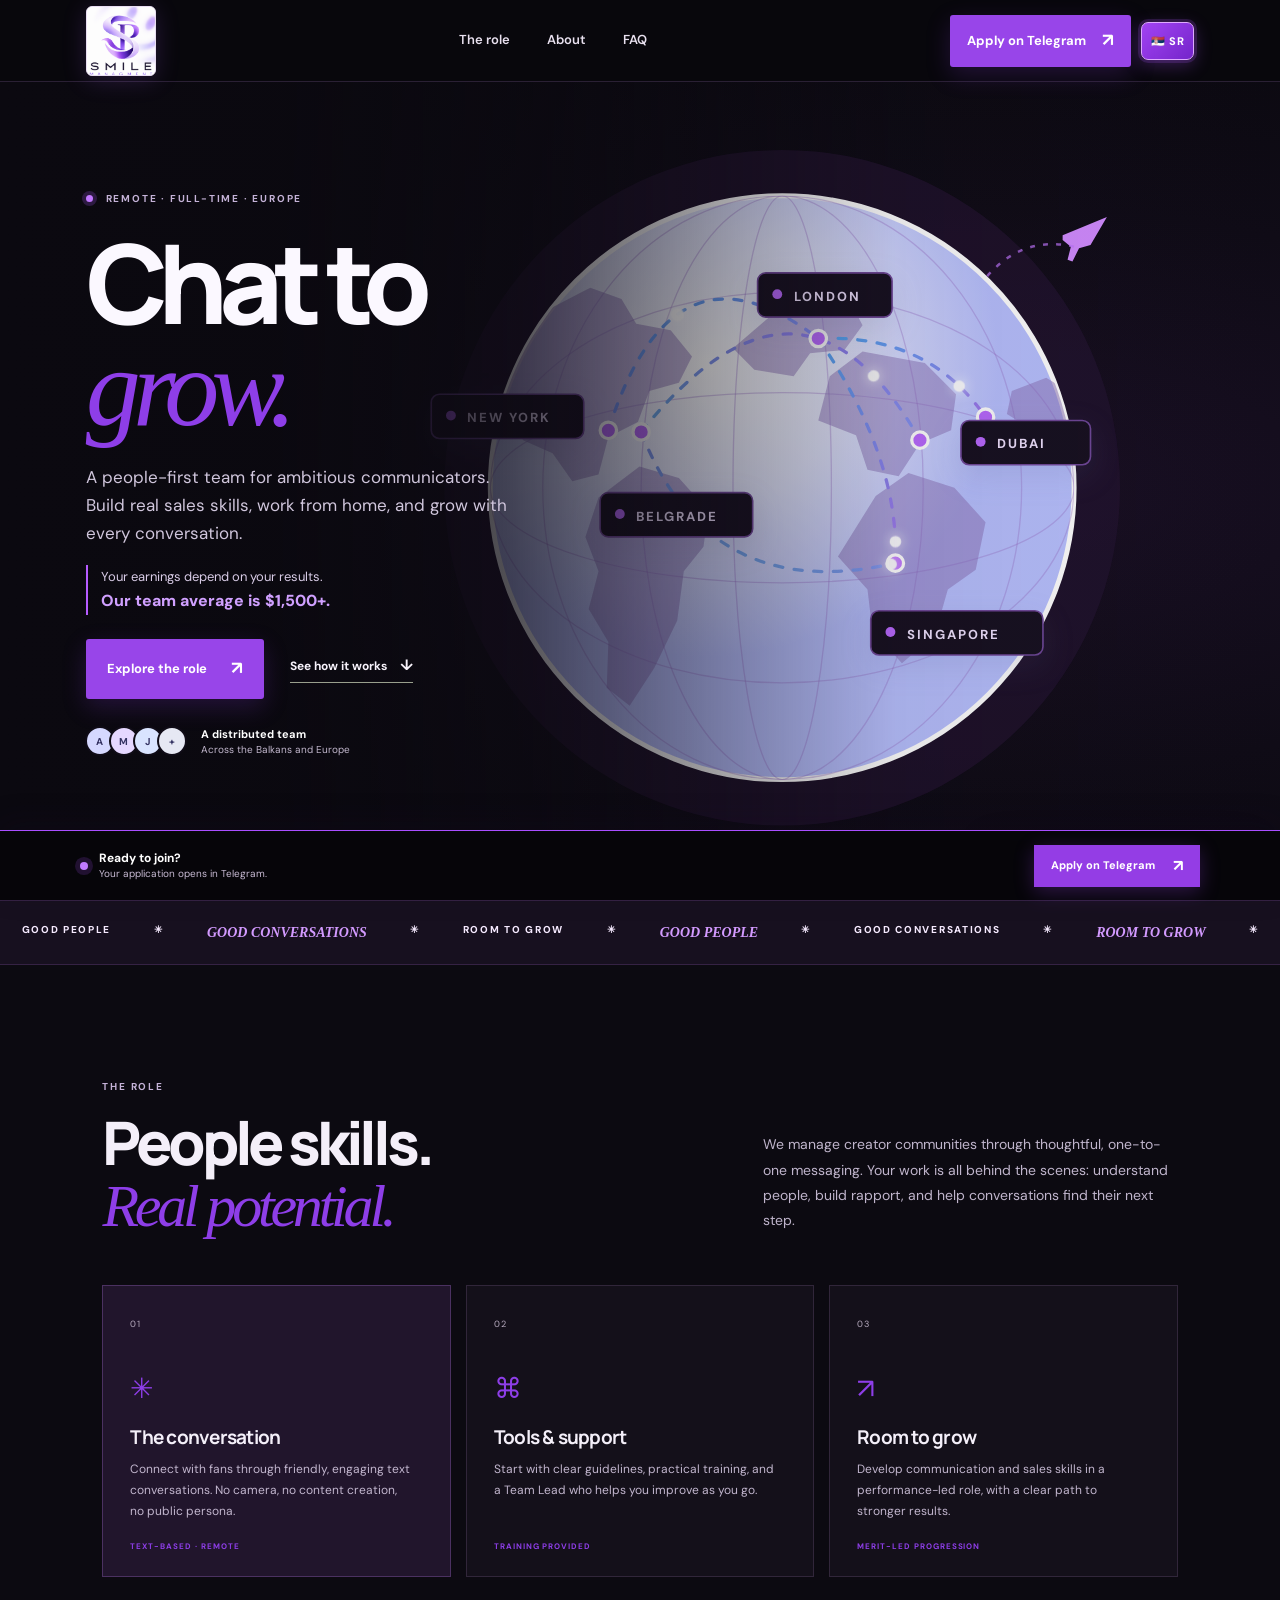
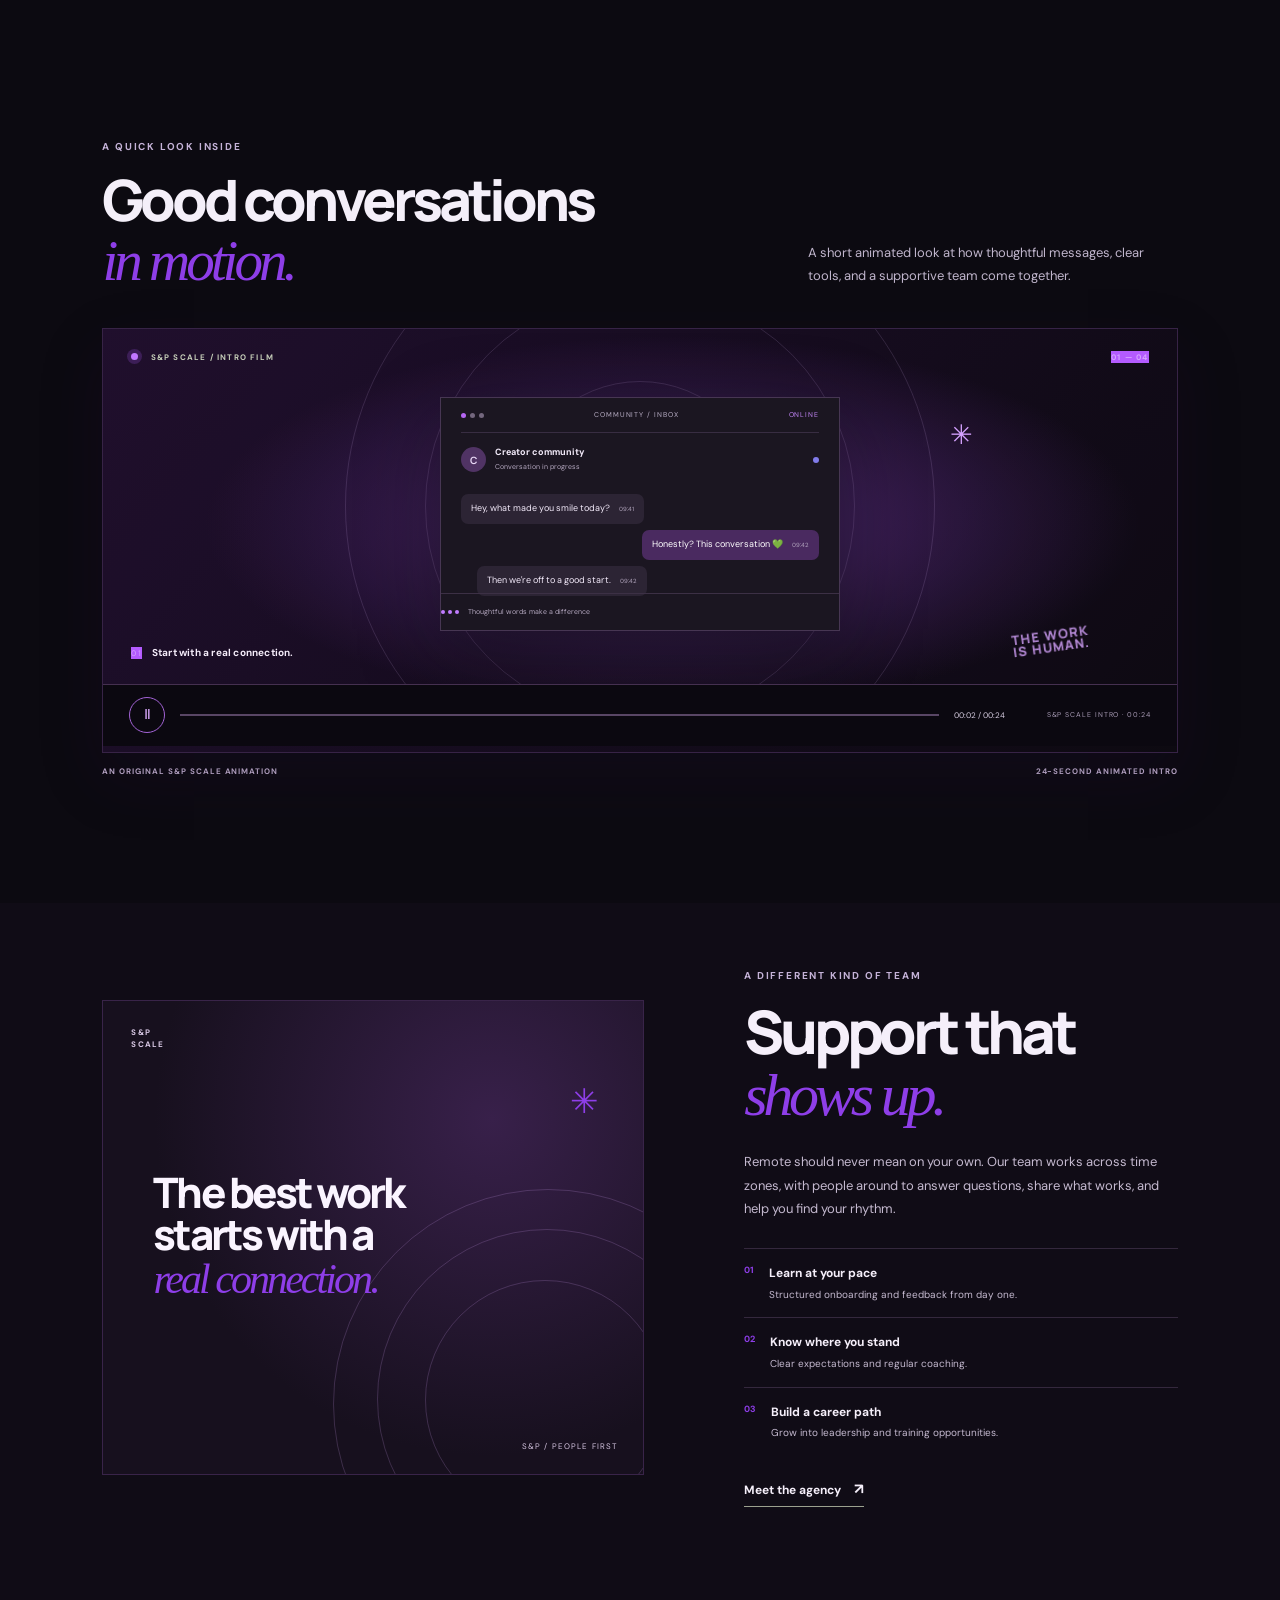
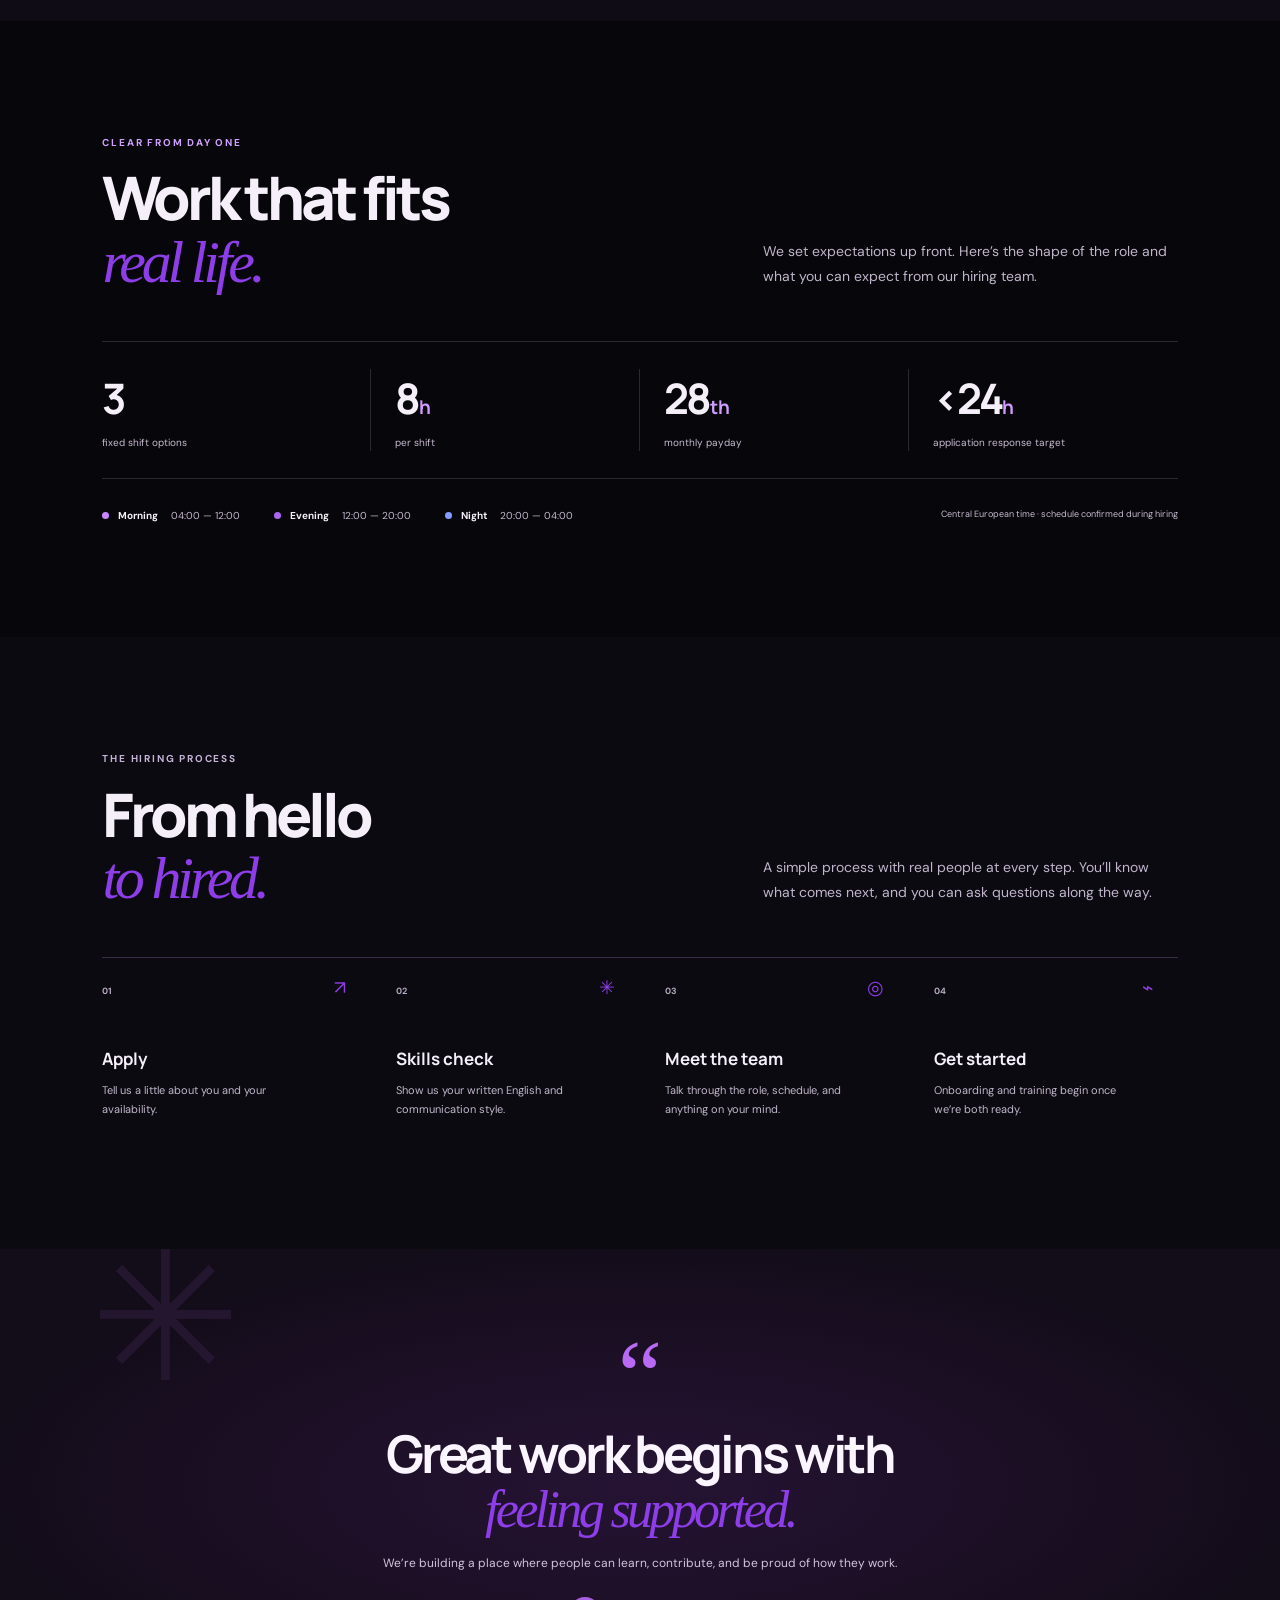
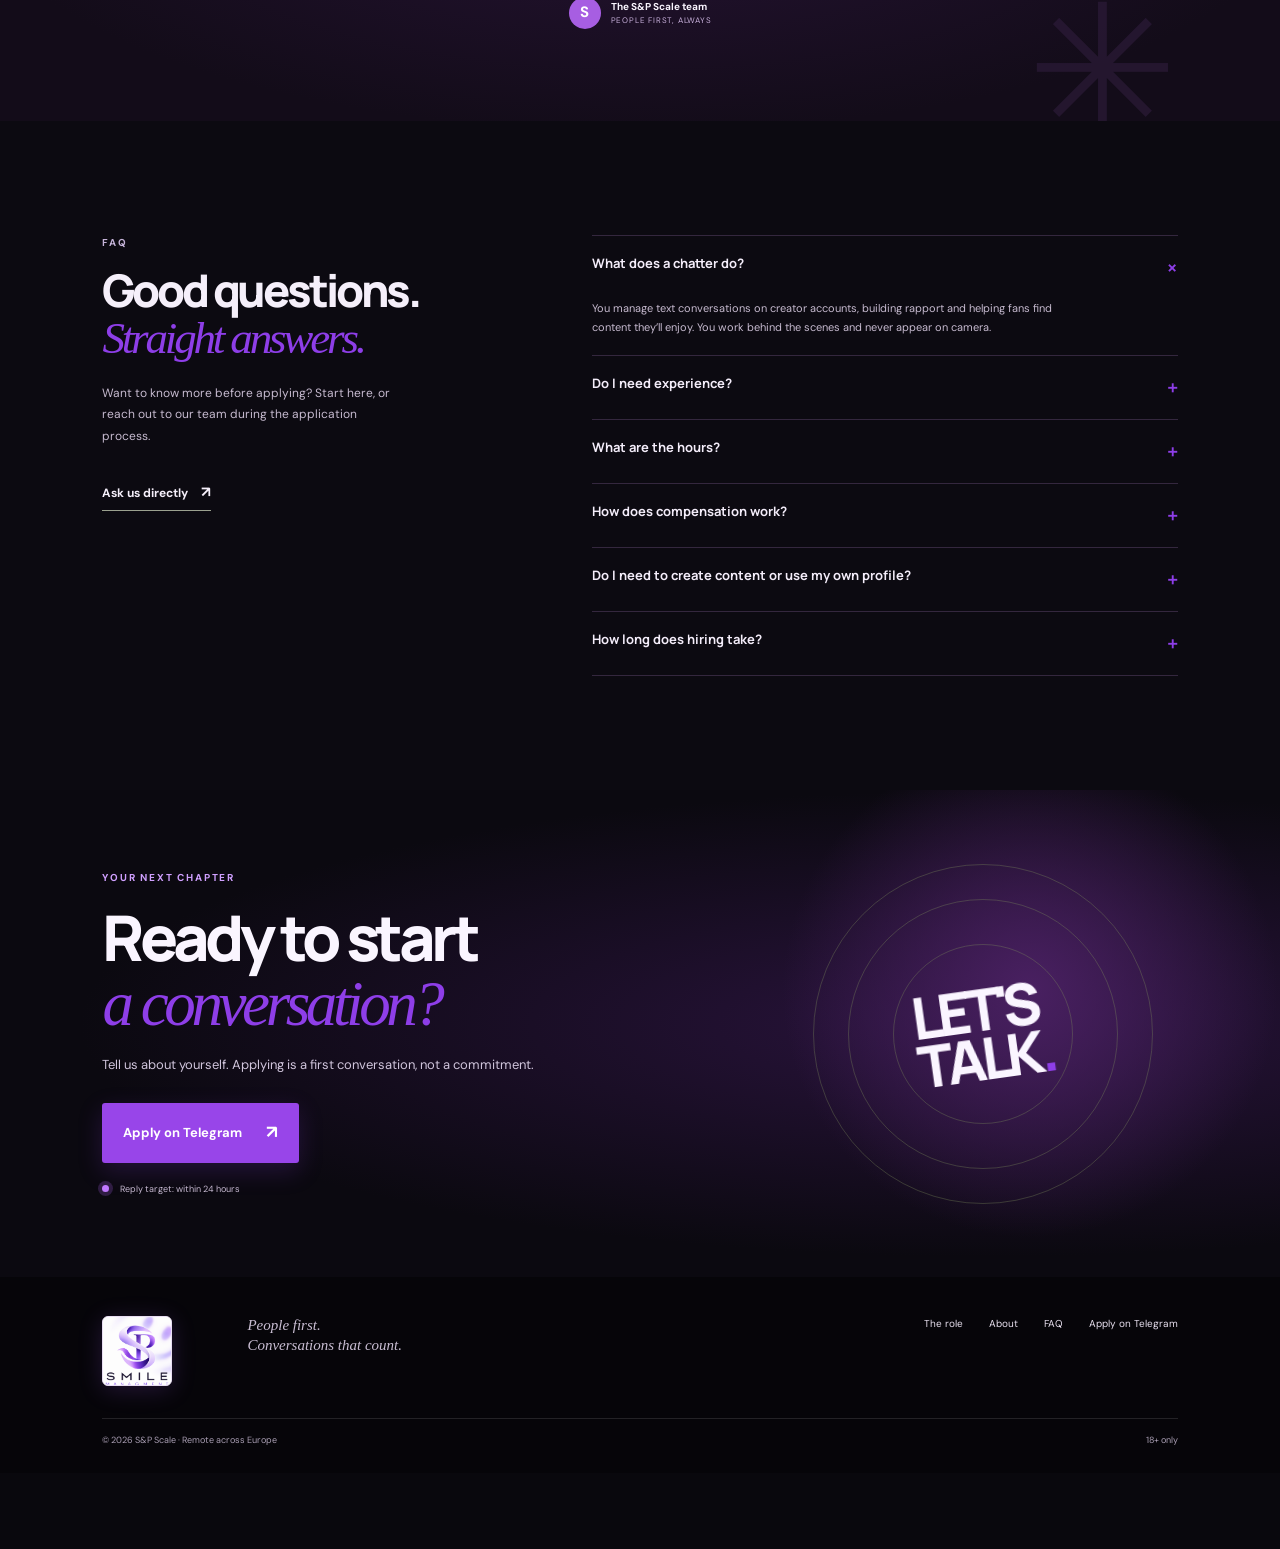
==== commit bce15682: "Replay welcome and highlight Telegram application" ====
--- a/outputs/smile-management-site/index.html
+++ b/outputs/smile-management-site/index.html
@@ -1,6 +1,6 @@
 <!doctype html>
 <html lang="en">
-<head><meta charset="utf-8"><meta name="viewport" content="width=device-width,initial-scale=1"><meta name="theme-color" content="#10110f"><meta name="description" content="Remote chatter careers with S&P Scale. Clear shifts, practical training, and performance-based commission."><title>S&P Scale — Chat to grow</title><link rel="preconnect" href="https://fonts.googleapis.com"><link rel="preconnect" href="https://fonts.gstatic.com" crossorigin><link href="https://fonts.googleapis.com/css2?family=DM+Sans:wght@400;500;600;700&family=Manrope:wght@400;500;600;700;800&display=swap" rel="stylesheet"><link rel="stylesheet" href="styles.css?v=welcome-language-3"></head>
+<head><meta charset="utf-8"><meta name="viewport" content="width=device-width,initial-scale=1"><meta name="theme-color" content="#10110f"><meta name="description" content="Remote chatter careers with S&P Scale. Clear shifts, practical training, and performance-based commission."><title>S&P Scale — Chat to grow</title><link rel="preconnect" href="https://fonts.googleapis.com"><link rel="preconnect" href="https://fonts.gstatic.com" crossorigin><link href="https://fonts.googleapis.com/css2?family=DM+Sans:wght@400;500;600;700&family=Manrope:wght@400;500;600;700;800&display=swap" rel="stylesheet"><link rel="stylesheet" href="styles.css?v=welcome-repeat-telegram-pop"></head>
 <body>
 <header class="header"><a class="brand" href="#top" aria-label="Smile Managment home"><img class="brand-logo" src="assets/smile-logo-source.png" alt="Smile Managment"></a><nav class="desktop-nav"><a href="#role">The role</a><a href="about.html">About</a><a href="#faq">FAQ</a></nav><a class="button button-small" href="https://t.me/smilemanagament" target="_blank" rel="noopener noreferrer">Apply on Telegram <span>↗</span></a><button class="language-toggle" type="button" data-language-toggle aria-label="Switch to Serbian" title="Switch to Serbian">SR</button><button class="menu-toggle" aria-label="Open menu" aria-expanded="false"><i></i><i></i></button></header>
 <main id="top"><section class="hero"><div class="hero-copy"><div class="eyebrow"><span class="pulse"></span> REMOTE · FULL-TIME · EUROPE</div><h1>Chat to<br><em>grow.</em></h1><p class="hero-lede">A people-first team for ambitious communicators. Build real sales skills, work from home, and grow with every conversation.</p><p class="earnings-proof">Your earnings depend on your results.<strong>Our team average is $1,500+.</strong></p><div class="hero-actions"><a class="button" href="#role">Explore the role <span>↗</span></a><a class="text-link" href="#role">See how it works <span>↓</span></a></div><div class="hero-proof"><div class="avatars"><span>A</span><span>M</span><span>J</span><span>+</span></div><p><strong>A distributed team</strong><br>Across the Balkans and Europe</p></div></div><div class="hero-art"><svg class="globe-visual" viewBox="0 0 560 500" role="img" aria-label="Animated network routes connecting cities around the world"><defs><radialGradient id="globeFill" cx="37%" cy="29%"><stop offset="0" stop-color="#ffffff"/><stop offset=".48" stop-color="#e5e8ff"/><stop offset="1" stop-color="#b9c1ff"/></radialGradient><linearGradient id="routeStroke" x1="0" y1="0" x2="1" y2="1"><stop stop-color="#54aaf7"/><stop offset="1" stop-color="#a276ec"/></linearGradient><linearGradient id="routeStroke2" x1="1" y1="0" x2="0" y2="1"><stop stop-color="#9a72ee"/><stop offset="1" stop-color="#68b8f1"/></linearGradient><filter id="softGlow" x="-100%" y="-100%" width="300%" height="300%"><feGaussianBlur stdDeviation="4" result="blur"/><feMerge><feMergeNode in="blur"/><feMergeNode in="SourceGraphic"/></feMerge></filter><clipPath id="globeClip"><circle cx="280" cy="248" r="178"/></clipPath></defs><circle class="globe-halo" cx="280" cy="248" r="206" fill="#e6e9ff" opacity=".58"/><circle class="globe-base" cx="280" cy="248" r="178" fill="url(#globeFill)" stroke="#fff" stroke-width="3"/><g clip-path="url(#globeClip)"><ellipse class="globe-grid" cx="280" cy="248" rx="146" ry="178"/><ellipse class="globe-grid" cx="280" cy="248" rx="86" ry="178"/><ellipse class="globe-grid" cx="280" cy="248" rx="30" ry="178"/><ellipse class="globe-grid" cx="280" cy="248" rx="178" ry="58"/><ellipse class="globe-grid" cx="280" cy="248" rx="178" ry="119"/><path class="continent" d="M122 164l18-26 23-12 19 7 9 15 21 4 13 16-8 16-18 5-7 19-18 9-6 23-16 4-12-17-18-8-8-20-19-10zM193 235l24 7 18 20-3 22-12 15-4 30-14 29-15 23-14-11 1-28-12-20 6-23-8-21 8-24zM272 144l23-17 25 5 9 17-11 15-21 2-10 14-24-4-13-13zM309 180l20-15 38 7 19 19-3 22-19 8-13 20-19-4-7-21-23-9zM337 253l20-14 28 9 19 21-6 29-17 12-8 28-20 17-18-20-3-25-18-20zM420 189l21-8 18 11-5 17-21 4-16-10z"/><g class="route-lines"><path id="route-one" d="M174 213 Q213 89 302 157"/><path id="route-two" d="M194 214 Q292 92 364 219"/><path id="route-three" d="M302 157 Q369 154 404 205"/><path id="route-four" d="M194 214 Q235 320 349 294"/><path id="route-five" d="M302 157 Q352 230 349 294"/></g><g class="city-points"><circle cx="174" cy="213" r="5"/><circle cx="302" cy="157" r="5"/><circle cx="364" cy="219" r="5"/><circle cx="404" cy="205" r="5"/><circle cx="349" cy="294" r="5"/><circle cx="194" cy="214" r="5"/></g><g class="route-packets" filter="url(#softGlow)"><circle r="4" fill="#fff"><animateMotion dur="4.5s" repeatCount="indefinite"><mpath href="#route-one"/></animateMotion></circle><circle r="3.5" fill="#fff"><animateMotion dur="5.8s" begin="-2.4s" repeatCount="indefinite"><mpath href="#route-two"/></animateMotion></circle><circle r="3.5" fill="#fff"><animateMotion dur="4.2s" begin="-1.2s" repeatCount="indefinite"><mpath href="#route-three"/></animateMotion></circle><circle r="3.5" fill="#fff"><animateMotion dur="6.2s" begin="-4s" repeatCount="indefinite"><mpath href="#route-four"/></animateMotion></circle><circle r="3.5" fill="#fff"><animateMotion dur="5.4s" begin="-2.8s" repeatCount="indefinite"><mpath href="#route-five"/></animateMotion></circle></g></g><g class="city-label label-newyork"><rect x="66" y="191" width="93" height="27" rx="5"/><circle cx="78" cy="204" r="3"/><text x="88" y="208">NEW YORK</text></g><g class="city-label label-london"><rect x="265" y="117" width="82" height="27" rx="5"/><circle cx="277" cy="130" r="3"/><text x="287" y="134">LONDON</text></g><g class="city-label label-dubai"><rect x="389" y="207" width="79" height="27" rx="5"/><circle cx="401" cy="220" r="3"/><text x="411" y="224">DUBAI</text></g><g class="city-label label-singapore"><rect x="334" y="323" width="105" height="27" rx="5"/><circle cx="346" cy="336" r="3"/><text x="356" y="340">SINGAPORE</text></g><g class="city-label label-belgrade"><rect x="169" y="251" width="93" height="27" rx="5"/><circle cx="181" cy="264" r="3"/><text x="191" y="268">BELGRADE</text></g><g class="plane-mark"><path d="M451 94l27-11-10 17-7 2-4 8-3-1 2-8-5-4z"/><path class="plane-trail" d="M405 119 Q427 94 458 101"/></g></svg><div class="globe-caption"><span class="signal"><i></i><i></i><i></i></span><span>CONNECTED AROUND THE CLOCK</span><b>24 / 7</b></div></div><div class="hero-bottom"><span>01 / A BETTER WAY TO WORK</span><span class="scroll-cue">SCROLL TO EXPLORE <b>↓</b></span></div></section>
--- a/outputs/smile-management-site/styles.css
+++ b/outputs/smile-management-site/styles.css
@@ -197,3 +197,27 @@
 @media (prefers-reduced-motion: reduce) {
   .welcome-screen, .welcome-panel { animation-duration: .01ms; animation-delay: 0ms; }
 }
+
+/* Make the Telegram action the clearest call to action after the welcome screen. */
+.sticky-apply-button,
+.header .button-small[href^="https://t.me/"],
+.apply-section .button[href^="https://t.me/"],
+.about-cta .button[href^="https://t.me/"] {
+  animation: telegram-button-pop .72s cubic-bezier(.18,.85,.3,1.25) 2.9s both,
+             telegram-button-glow 3.4s ease-in-out 3.8s infinite;
+}
+@keyframes telegram-button-pop {
+  0% { opacity: 0; transform: translateY(22px) scale(.78); }
+  72% { opacity: 1; transform: translateY(-4px) scale(1.07); }
+  100% { opacity: 1; transform: translateY(0) scale(1); }
+}
+@keyframes telegram-button-glow {
+  0%, 100% { box-shadow: 0 5px 20px #9b42ef45; }
+  50% { box-shadow: 0 0 0 5px #bb76ff36, 0 8px 30px #b66aff99; }
+}
+@media (prefers-reduced-motion: reduce) {
+  .sticky-apply-button,
+  .header .button-small[href^="https://t.me/"],
+  .apply-section .button[href^="https://t.me/"],
+  .about-cta .button[href^="https://t.me/"] { animation: none; opacity: 1; transform: none; }
+}
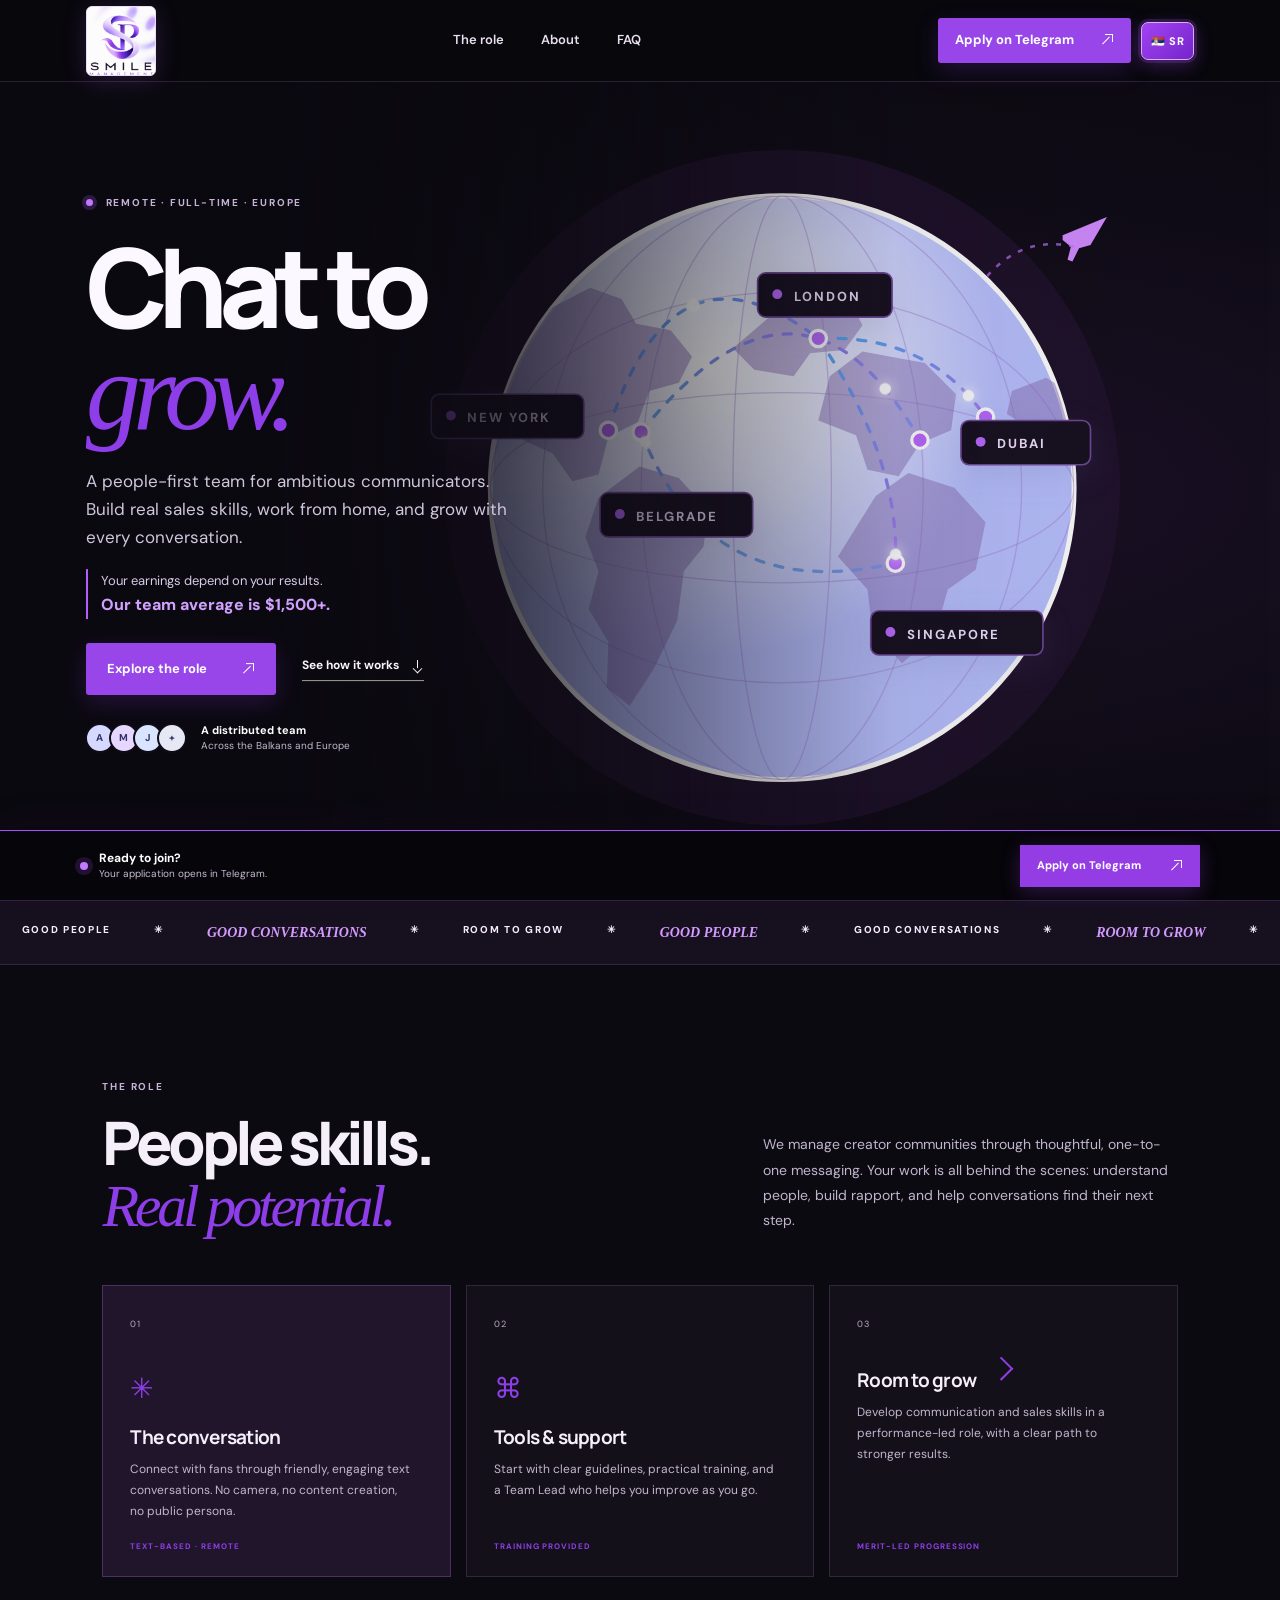
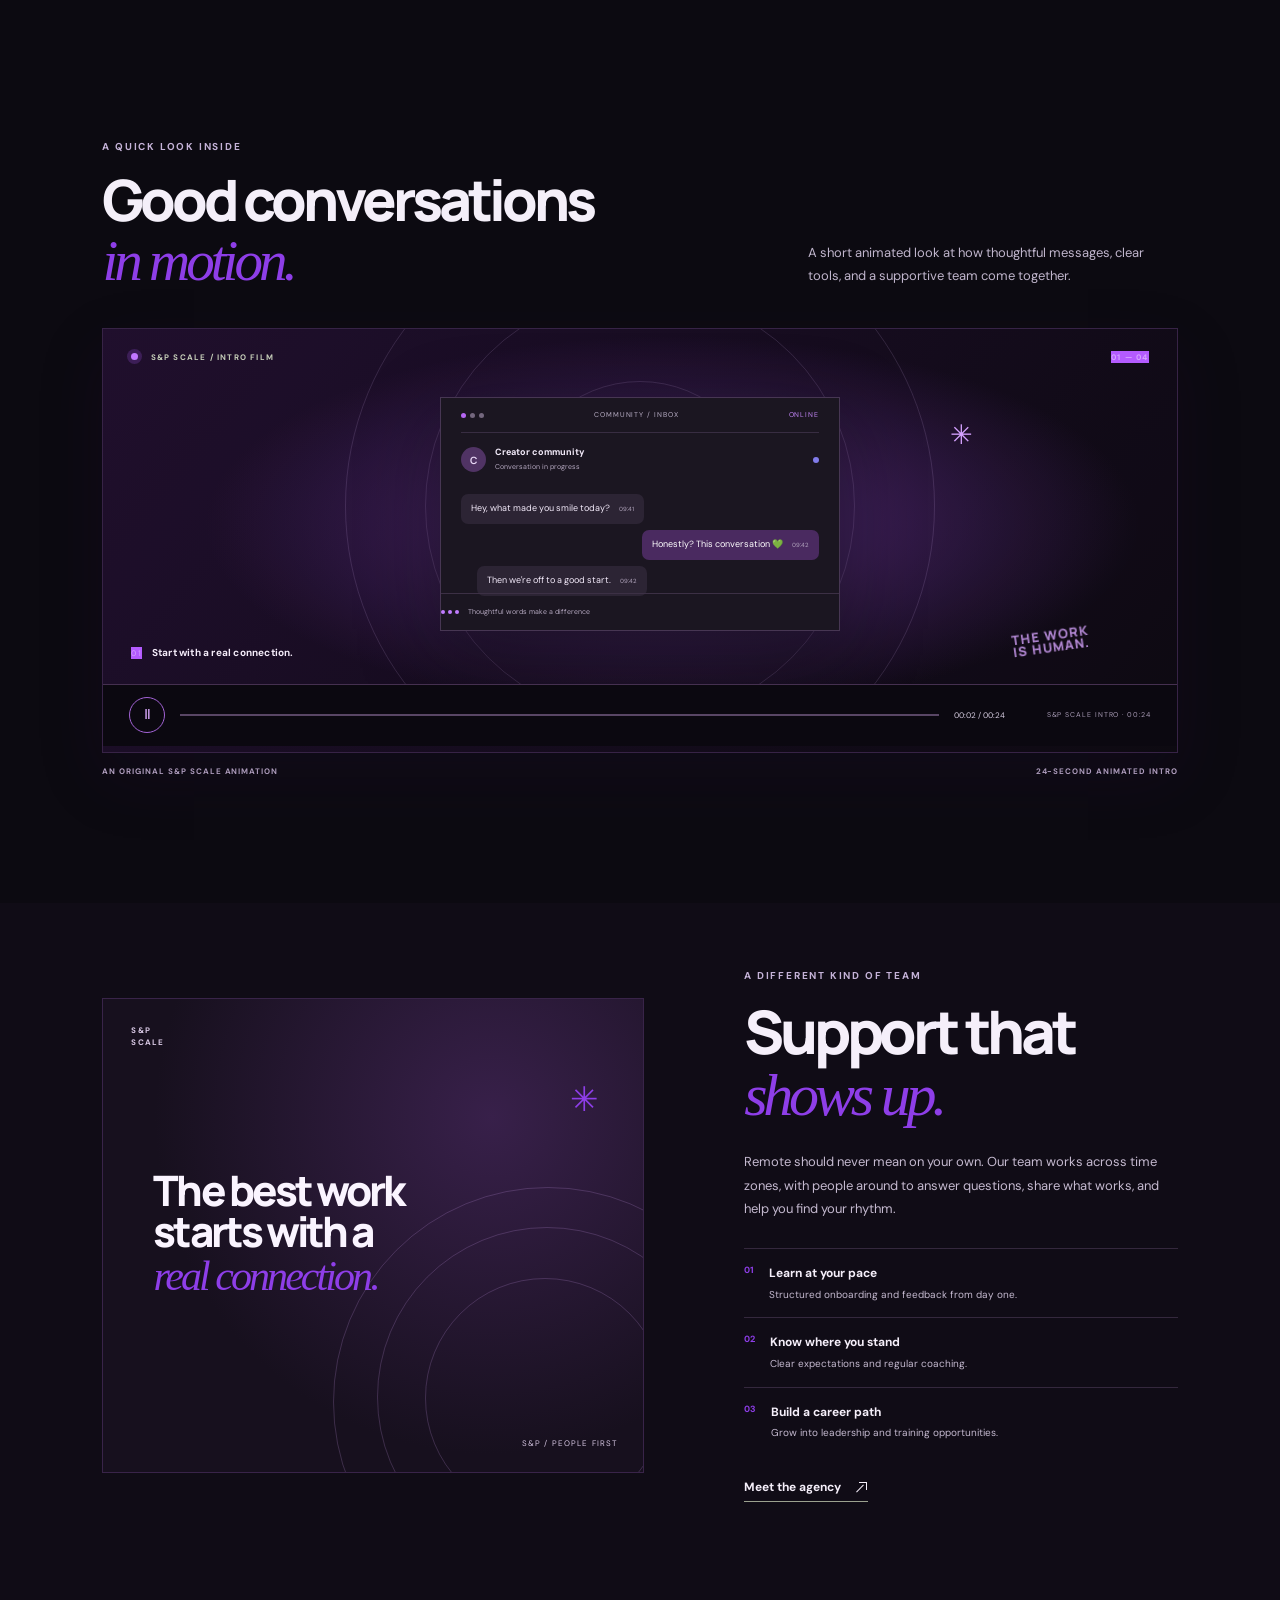
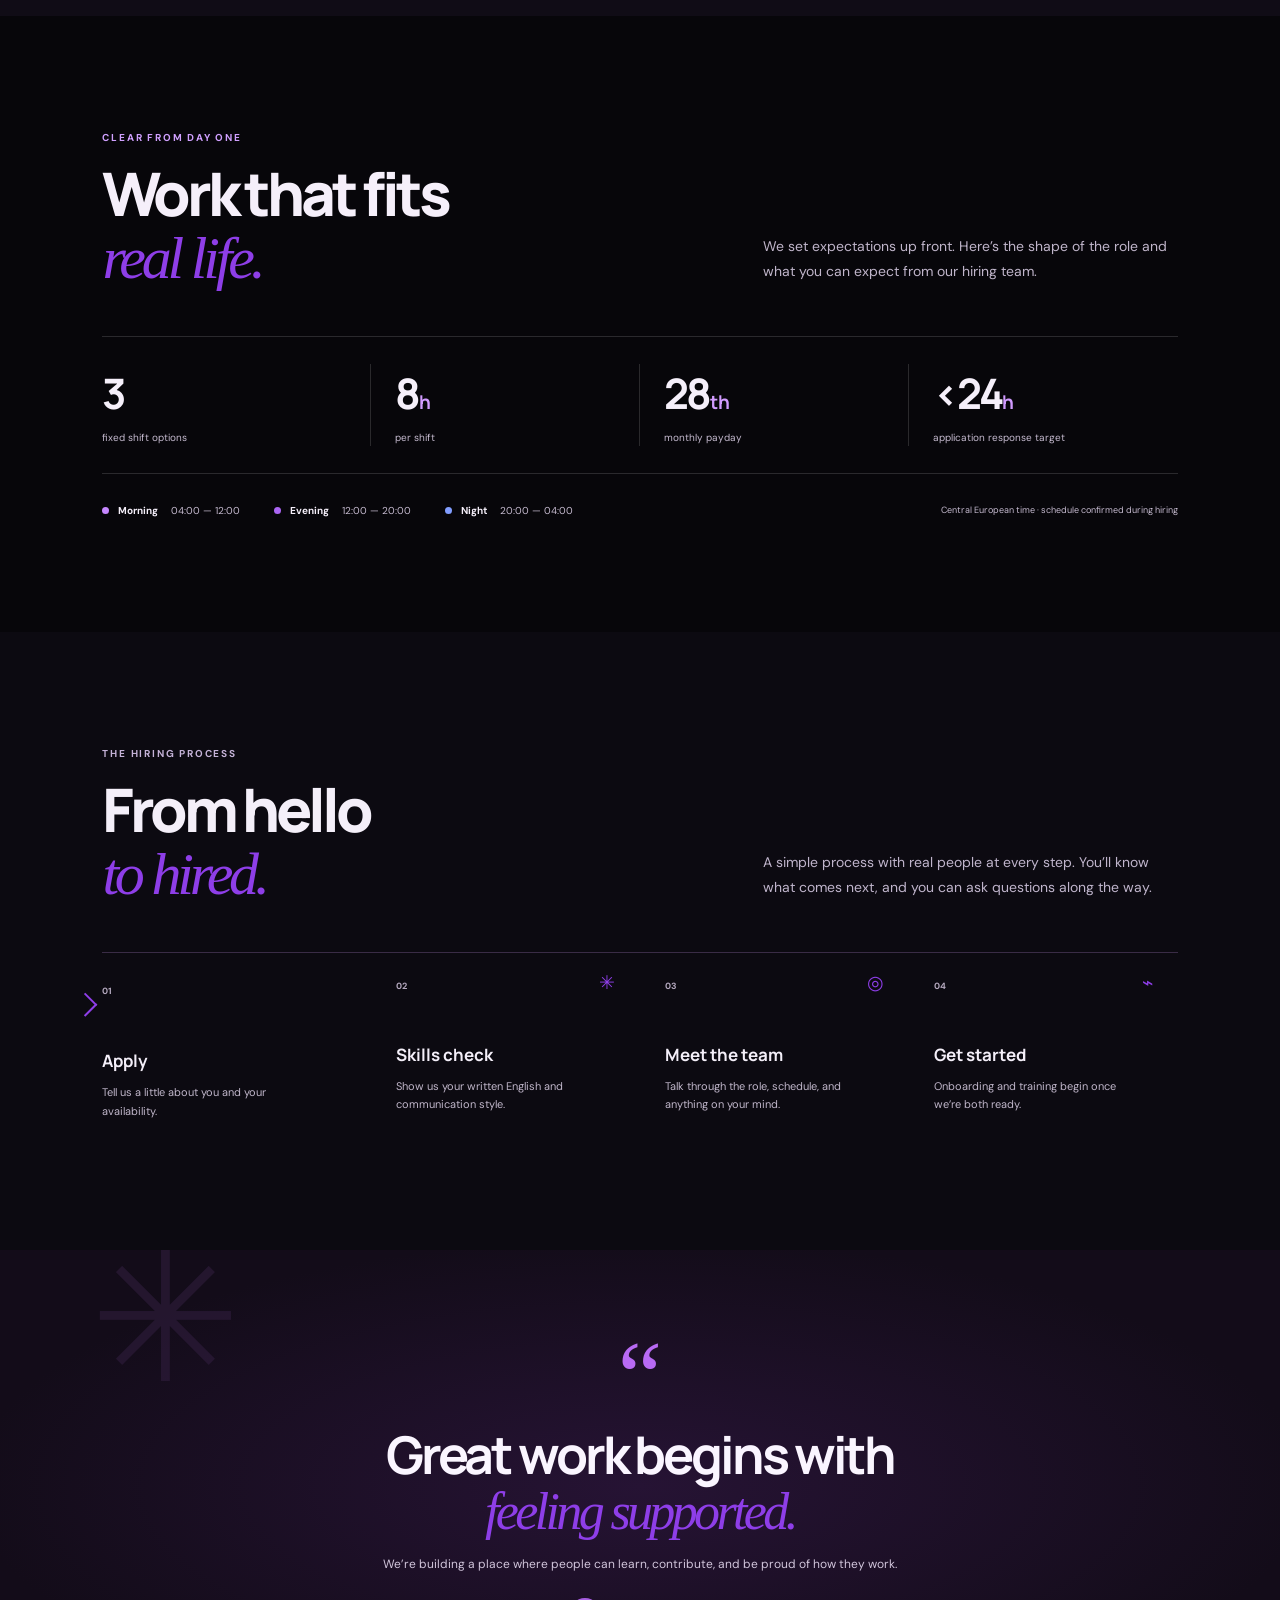
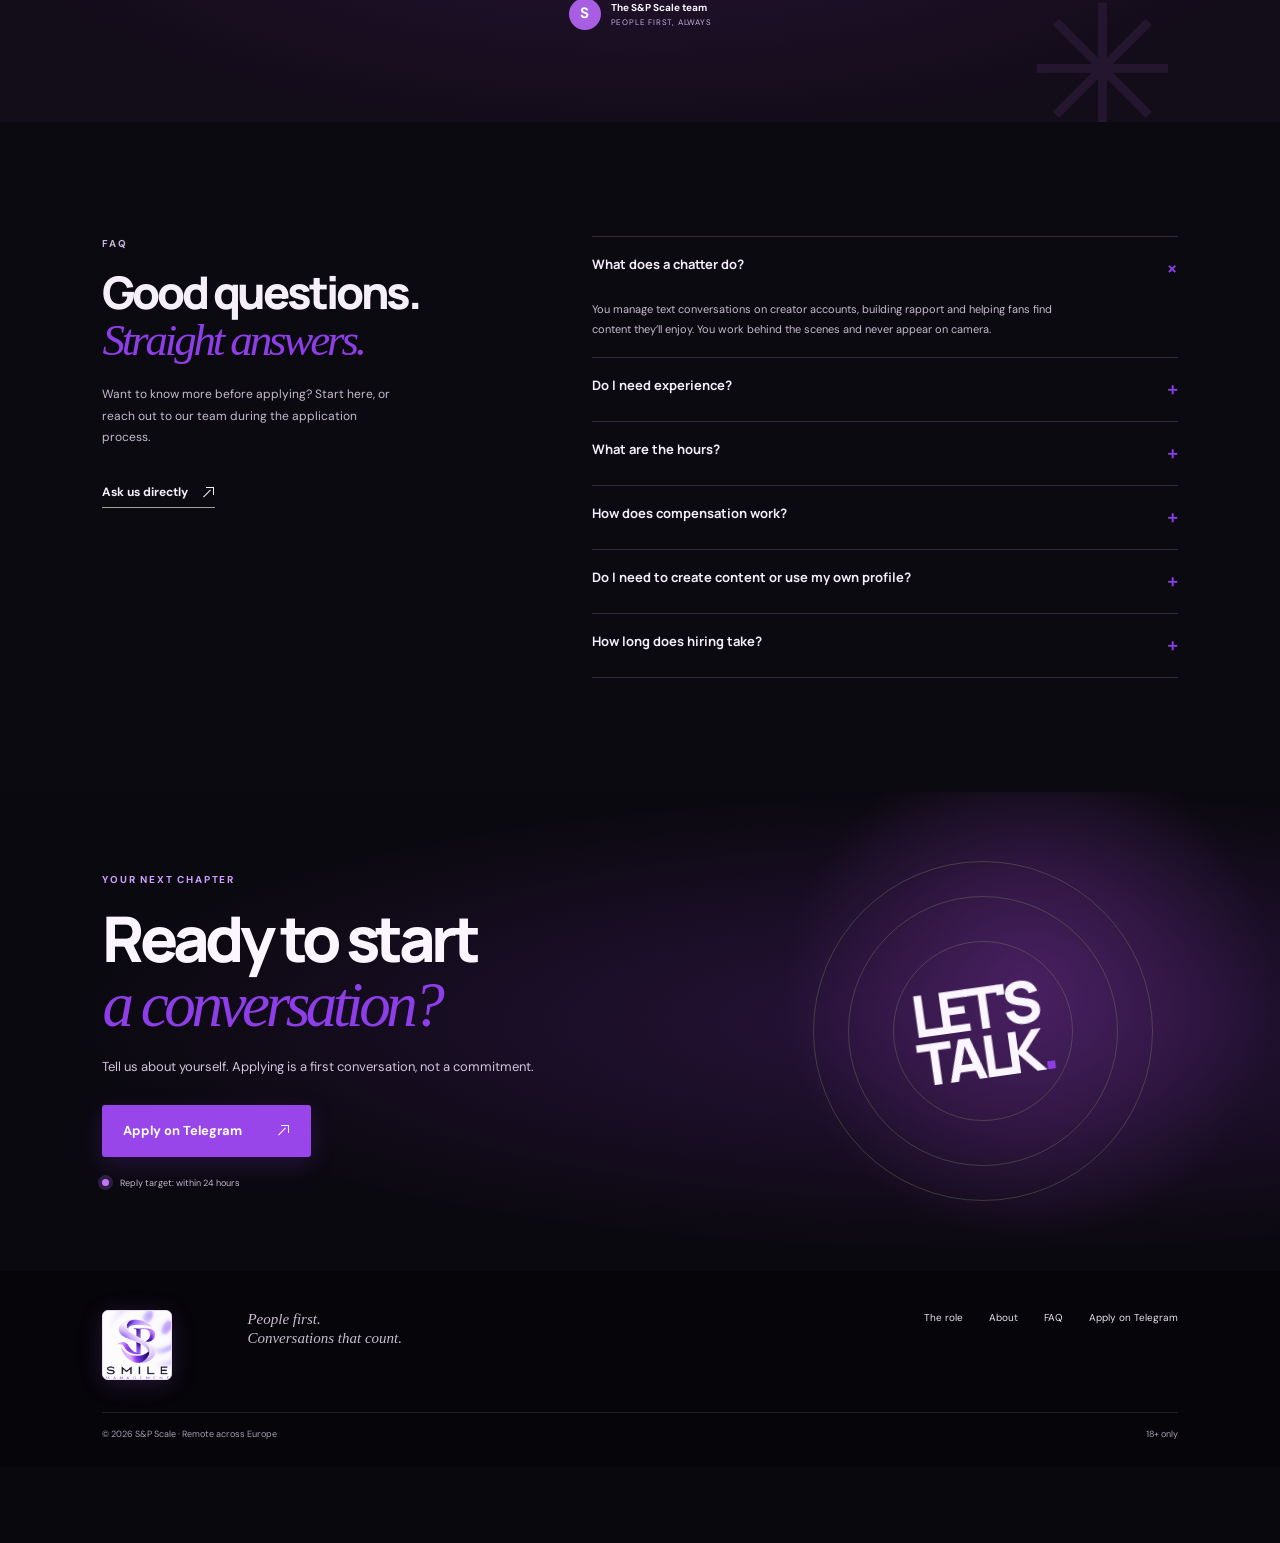
==== commit 1712eabd: "Polish mobile site and correct management spelling" ====
--- a/outputs/smile-management-site/index.html
+++ b/outputs/smile-management-site/index.html
@@ -2,15 +2,15 @@
 <html lang="en">
 <head><meta charset="utf-8"><meta name="viewport" content="width=device-width,initial-scale=1"><meta name="theme-color" content="#10110f"><meta name="description" content="Remote chatter careers with S&P Scale. Clear shifts, practical training, and performance-based commission."><title>S&P Scale — Chat to grow</title><link rel="preconnect" href="https://fonts.googleapis.com"><link rel="preconnect" href="https://fonts.gstatic.com" crossorigin><link href="https://fonts.googleapis.com/css2?family=DM+Sans:wght@400;500;600;700&family=Manrope:wght@400;500;600;700;800&display=swap" rel="stylesheet"><link rel="stylesheet" href="styles.css?v=welcome-repeat-telegram-pop"></head>
 <body>
-<header class="header"><a class="brand" href="#top" aria-label="Smile Managment home"><img class="brand-logo" src="assets/smile-logo-source.png" alt="Smile Managment"></a><nav class="desktop-nav"><a href="#role">The role</a><a href="about.html">About</a><a href="#faq">FAQ</a></nav><a class="button button-small" href="https://t.me/smilemanagament" target="_blank" rel="noopener noreferrer">Apply on Telegram <span>↗</span></a><button class="language-toggle" type="button" data-language-toggle aria-label="Switch to Serbian" title="Switch to Serbian">SR</button><button class="menu-toggle" aria-label="Open menu" aria-expanded="false"><i></i><i></i></button></header>
-<main id="top"><section class="hero"><div class="hero-copy"><div class="eyebrow"><span class="pulse"></span> REMOTE · FULL-TIME · EUROPE</div><h1>Chat to<br><em>grow.</em></h1><p class="hero-lede">A people-first team for ambitious communicators. Build real sales skills, work from home, and grow with every conversation.</p><p class="earnings-proof">Your earnings depend on your results.<strong>Our team average is $1,500+.</strong></p><div class="hero-actions"><a class="button" href="#role">Explore the role <span>↗</span></a><a class="text-link" href="#role">See how it works <span>↓</span></a></div><div class="hero-proof"><div class="avatars"><span>A</span><span>M</span><span>J</span><span>+</span></div><p><strong>A distributed team</strong><br>Across the Balkans and Europe</p></div></div><div class="hero-art"><svg class="globe-visual" viewBox="0 0 560 500" role="img" aria-label="Animated network routes connecting cities around the world"><defs><radialGradient id="globeFill" cx="37%" cy="29%"><stop offset="0" stop-color="#ffffff"/><stop offset=".48" stop-color="#e5e8ff"/><stop offset="1" stop-color="#b9c1ff"/></radialGradient><linearGradient id="routeStroke" x1="0" y1="0" x2="1" y2="1"><stop stop-color="#54aaf7"/><stop offset="1" stop-color="#a276ec"/></linearGradient><linearGradient id="routeStroke2" x1="1" y1="0" x2="0" y2="1"><stop stop-color="#9a72ee"/><stop offset="1" stop-color="#68b8f1"/></linearGradient><filter id="softGlow" x="-100%" y="-100%" width="300%" height="300%"><feGaussianBlur stdDeviation="4" result="blur"/><feMerge><feMergeNode in="blur"/><feMergeNode in="SourceGraphic"/></feMerge></filter><clipPath id="globeClip"><circle cx="280" cy="248" r="178"/></clipPath></defs><circle class="globe-halo" cx="280" cy="248" r="206" fill="#e6e9ff" opacity=".58"/><circle class="globe-base" cx="280" cy="248" r="178" fill="url(#globeFill)" stroke="#fff" stroke-width="3"/><g clip-path="url(#globeClip)"><ellipse class="globe-grid" cx="280" cy="248" rx="146" ry="178"/><ellipse class="globe-grid" cx="280" cy="248" rx="86" ry="178"/><ellipse class="globe-grid" cx="280" cy="248" rx="30" ry="178"/><ellipse class="globe-grid" cx="280" cy="248" rx="178" ry="58"/><ellipse class="globe-grid" cx="280" cy="248" rx="178" ry="119"/><path class="continent" d="M122 164l18-26 23-12 19 7 9 15 21 4 13 16-8 16-18 5-7 19-18 9-6 23-16 4-12-17-18-8-8-20-19-10zM193 235l24 7 18 20-3 22-12 15-4 30-14 29-15 23-14-11 1-28-12-20 6-23-8-21 8-24zM272 144l23-17 25 5 9 17-11 15-21 2-10 14-24-4-13-13zM309 180l20-15 38 7 19 19-3 22-19 8-13 20-19-4-7-21-23-9zM337 253l20-14 28 9 19 21-6 29-17 12-8 28-20 17-18-20-3-25-18-20zM420 189l21-8 18 11-5 17-21 4-16-10z"/><g class="route-lines"><path id="route-one" d="M174 213 Q213 89 302 157"/><path id="route-two" d="M194 214 Q292 92 364 219"/><path id="route-three" d="M302 157 Q369 154 404 205"/><path id="route-four" d="M194 214 Q235 320 349 294"/><path id="route-five" d="M302 157 Q352 230 349 294"/></g><g class="city-points"><circle cx="174" cy="213" r="5"/><circle cx="302" cy="157" r="5"/><circle cx="364" cy="219" r="5"/><circle cx="404" cy="205" r="5"/><circle cx="349" cy="294" r="5"/><circle cx="194" cy="214" r="5"/></g><g class="route-packets" filter="url(#softGlow)"><circle r="4" fill="#fff"><animateMotion dur="4.5s" repeatCount="indefinite"><mpath href="#route-one"/></animateMotion></circle><circle r="3.5" fill="#fff"><animateMotion dur="5.8s" begin="-2.4s" repeatCount="indefinite"><mpath href="#route-two"/></animateMotion></circle><circle r="3.5" fill="#fff"><animateMotion dur="4.2s" begin="-1.2s" repeatCount="indefinite"><mpath href="#route-three"/></animateMotion></circle><circle r="3.5" fill="#fff"><animateMotion dur="6.2s" begin="-4s" repeatCount="indefinite"><mpath href="#route-four"/></animateMotion></circle><circle r="3.5" fill="#fff"><animateMotion dur="5.4s" begin="-2.8s" repeatCount="indefinite"><mpath href="#route-five"/></animateMotion></circle></g></g><g class="city-label label-newyork"><rect x="66" y="191" width="93" height="27" rx="5"/><circle cx="78" cy="204" r="3"/><text x="88" y="208">NEW YORK</text></g><g class="city-label label-london"><rect x="265" y="117" width="82" height="27" rx="5"/><circle cx="277" cy="130" r="3"/><text x="287" y="134">LONDON</text></g><g class="city-label label-dubai"><rect x="389" y="207" width="79" height="27" rx="5"/><circle cx="401" cy="220" r="3"/><text x="411" y="224">DUBAI</text></g><g class="city-label label-singapore"><rect x="334" y="323" width="105" height="27" rx="5"/><circle cx="346" cy="336" r="3"/><text x="356" y="340">SINGAPORE</text></g><g class="city-label label-belgrade"><rect x="169" y="251" width="93" height="27" rx="5"/><circle cx="181" cy="264" r="3"/><text x="191" y="268">BELGRADE</text></g><g class="plane-mark"><path d="M451 94l27-11-10 17-7 2-4 8-3-1 2-8-5-4z"/><path class="plane-trail" d="M405 119 Q427 94 458 101"/></g></svg><div class="globe-caption"><span class="signal"><i></i><i></i><i></i></span><span>CONNECTED AROUND THE CLOCK</span><b>24 / 7</b></div></div><div class="hero-bottom"><span>01 / A BETTER WAY TO WORK</span><span class="scroll-cue">SCROLL TO EXPLORE <b>↓</b></span></div></section>
+<header class="header"><a class="brand" href="#top" aria-label="Smile Management home"><img class="brand-logo" src="assets/smile-logo-source.png" alt="Smile Management"></a><nav class="desktop-nav"><a href="#role">The role</a><a href="about.html">About</a><a href="#faq">FAQ</a></nav><a class="button button-small" href="https://t.me/smilemanagament" target="_blank" rel="noopener noreferrer">Apply on Telegram <span class="arrow-mark" aria-hidden="true"></span></a><button class="language-toggle" type="button" data-language-toggle aria-label="Switch to Serbian" title="Switch to Serbian">SR</button><button class="menu-toggle" aria-label="Open menu" aria-expanded="false"><i></i><i></i></button></header>
+<main id="top"><section class="hero"><div class="hero-copy"><div class="eyebrow"><span class="pulse"></span> REMOTE · FULL-TIME · EUROPE</div><h1>Chat to<br><em>grow.</em></h1><p class="hero-lede">A people-first team for ambitious communicators. Build real sales skills, work from home, and grow with every conversation.</p><p class="earnings-proof">Your earnings depend on your results.<strong>Our team average is $1,500+.</strong></p><div class="hero-actions"><a class="button" href="#role">Explore the role <span class="arrow-mark" aria-hidden="true"></span></a><a class="text-link" href="#role">See how it works <span class="arrow-mark arrow-mark-down" aria-hidden="true"></span></a></div><div class="hero-proof"><div class="avatars"><span>A</span><span>M</span><span>J</span><span>+</span></div><p><strong>A distributed team</strong><br>Across the Balkans and Europe</p></div></div><div class="hero-art"><svg class="globe-visual" viewBox="0 0 560 500" role="img" aria-label="Animated network routes connecting cities around the world"><defs><radialGradient id="globeFill" cx="37%" cy="29%"><stop offset="0" stop-color="#ffffff"/><stop offset=".48" stop-color="#e5e8ff"/><stop offset="1" stop-color="#b9c1ff"/></radialGradient><linearGradient id="routeStroke" x1="0" y1="0" x2="1" y2="1"><stop stop-color="#54aaf7"/><stop offset="1" stop-color="#a276ec"/></linearGradient><linearGradient id="routeStroke2" x1="1" y1="0" x2="0" y2="1"><stop stop-color="#9a72ee"/><stop offset="1" stop-color="#68b8f1"/></linearGradient><filter id="softGlow" x="-100%" y="-100%" width="300%" height="300%"><feGaussianBlur stdDeviation="4" result="blur"/><feMerge><feMergeNode in="blur"/><feMergeNode in="SourceGraphic"/></feMerge></filter><clipPath id="globeClip"><circle cx="280" cy="248" r="178"/></clipPath></defs><circle class="globe-halo" cx="280" cy="248" r="206" fill="#e6e9ff" opacity=".58"/><circle class="globe-base" cx="280" cy="248" r="178" fill="url(#globeFill)" stroke="#fff" stroke-width="3"/><g clip-path="url(#globeClip)"><ellipse class="globe-grid" cx="280" cy="248" rx="146" ry="178"/><ellipse class="globe-grid" cx="280" cy="248" rx="86" ry="178"/><ellipse class="globe-grid" cx="280" cy="248" rx="30" ry="178"/><ellipse class="globe-grid" cx="280" cy="248" rx="178" ry="58"/><ellipse class="globe-grid" cx="280" cy="248" rx="178" ry="119"/><path class="continent" d="M122 164l18-26 23-12 19 7 9 15 21 4 13 16-8 16-18 5-7 19-18 9-6 23-16 4-12-17-18-8-8-20-19-10zM193 235l24 7 18 20-3 22-12 15-4 30-14 29-15 23-14-11 1-28-12-20 6-23-8-21 8-24zM272 144l23-17 25 5 9 17-11 15-21 2-10 14-24-4-13-13zM309 180l20-15 38 7 19 19-3 22-19 8-13 20-19-4-7-21-23-9zM337 253l20-14 28 9 19 21-6 29-17 12-8 28-20 17-18-20-3-25-18-20zM420 189l21-8 18 11-5 17-21 4-16-10z"/><g class="route-lines"><path id="route-one" d="M174 213 Q213 89 302 157"/><path id="route-two" d="M194 214 Q292 92 364 219"/><path id="route-three" d="M302 157 Q369 154 404 205"/><path id="route-four" d="M194 214 Q235 320 349 294"/><path id="route-five" d="M302 157 Q352 230 349 294"/></g><g class="city-points"><circle cx="174" cy="213" r="5"/><circle cx="302" cy="157" r="5"/><circle cx="364" cy="219" r="5"/><circle cx="404" cy="205" r="5"/><circle cx="349" cy="294" r="5"/><circle cx="194" cy="214" r="5"/></g><g class="route-packets" filter="url(#softGlow)"><circle r="4" fill="#fff"><animateMotion dur="4.5s" repeatCount="indefinite"><mpath href="#route-one"/></animateMotion></circle><circle r="3.5" fill="#fff"><animateMotion dur="5.8s" begin="-2.4s" repeatCount="indefinite"><mpath href="#route-two"/></animateMotion></circle><circle r="3.5" fill="#fff"><animateMotion dur="4.2s" begin="-1.2s" repeatCount="indefinite"><mpath href="#route-three"/></animateMotion></circle><circle r="3.5" fill="#fff"><animateMotion dur="6.2s" begin="-4s" repeatCount="indefinite"><mpath href="#route-four"/></animateMotion></circle><circle r="3.5" fill="#fff"><animateMotion dur="5.4s" begin="-2.8s" repeatCount="indefinite"><mpath href="#route-five"/></animateMotion></circle></g></g><g class="city-label label-newyork"><rect x="66" y="191" width="93" height="27" rx="5"/><circle cx="78" cy="204" r="3"/><text x="88" y="208">NEW YORK</text></g><g class="city-label label-london"><rect x="265" y="117" width="82" height="27" rx="5"/><circle cx="277" cy="130" r="3"/><text x="287" y="134">LONDON</text></g><g class="city-label label-dubai"><rect x="389" y="207" width="79" height="27" rx="5"/><circle cx="401" cy="220" r="3"/><text x="411" y="224">DUBAI</text></g><g class="city-label label-singapore"><rect x="334" y="323" width="105" height="27" rx="5"/><circle cx="346" cy="336" r="3"/><text x="356" y="340">SINGAPORE</text></g><g class="city-label label-belgrade"><rect x="169" y="251" width="93" height="27" rx="5"/><circle cx="181" cy="264" r="3"/><text x="191" y="268">BELGRADE</text></g><g class="plane-mark"><path d="M451 94l27-11-10 17-7 2-4 8-3-1 2-8-5-4z"/><path class="plane-trail" d="M405 119 Q427 94 458 101"/></g></svg><div class="globe-caption"><span class="signal"><i></i><i></i><i></i></span><span>CONNECTED AROUND THE CLOCK</span><b>24 / 7</b></div></div><div class="hero-bottom"><span>01 / A BETTER WAY TO WORK</span><span class="scroll-cue">SCROLL TO EXPLORE <b class="arrow-mark arrow-mark-down" aria-hidden="true"></b></span></div></section>
 <section class="ticker"><div><span>GOOD PEOPLE</span> ✳ <span>GOOD CONVERSATIONS</span> ✳ <span>ROOM TO GROW</span> ✳ <span>GOOD PEOPLE</span> ✳ <span>GOOD CONVERSATIONS</span> ✳ <span>ROOM TO GROW</span> ✳</div></section>
-<section class="section role-section" id="role"><div class="section-head"><div><div class="eyebrow">THE ROLE</div><h2>People skills.<br><em>Real potential.</em></h2></div><p>We manage creator communities through thoughtful, one-to-one messaging. Your work is all behind the scenes: understand people, build rapport, and help conversations find their next step.</p></div><div class="role-grid"><article class="role-card featured"><span class="number">01</span><div class="role-symbol">✳</div><h3>The conversation</h3><p>Connect with fans through friendly, engaging text conversations. No camera, no content creation, no public persona.</p><span class="tag">TEXT-BASED · REMOTE</span></article><article class="role-card"><span class="number">02</span><div class="role-symbol">⌘</div><h3>Tools & support</h3><p>Start with clear guidelines, practical training, and a Team Lead who helps you improve as you go.</p><span class="tag">TRAINING PROVIDED</span></article><article class="role-card"><span class="number">03</span><div class="role-symbol">↗</div><h3>Room to grow</h3><p>Develop communication and sales skills in a performance-led role, with a clear path to stronger results.</p><span class="tag">MERIT-LED PROGRESSION</span></article></div></section>
-<section class="section film-section" id="walkthrough"><div class="film-heading"><div><div class="eyebrow">A QUICK LOOK INSIDE</div><h2>Good conversations<br><em>in motion.</em></h2></div><p>A short animated look at how thoughtful messages, clear tools, and a supportive team come together.</p></div><div class="film-player" data-film><div class="film-grain"></div><div class="film-topline"><span><i class="pulse"></i> S&P SCALE / INTRO FILM</span><span class="film-index">01 — 04</span></div><div class="film-stage"><div class="film-orbit orbit-a"></div><div class="film-orbit orbit-b"></div><div class="film-orbit orbit-c"></div><div class="film-spark">✳</div><div class="film-window"><div class="film-window-head"><span class="window-lights"><i></i><i></i><i></i></span><span>COMMUNITY / INBOX</span><span class="window-status">ONLINE</span></div><div class="film-profile"><span class="profile-monogram">C</span><span><b>Creator community</b><small>Conversation in progress</small></span><i class="online-dot"></i></div><div class="film-bubble bubble-one">Hey, what made you smile today? <span>09:41</span></div><div class="film-bubble bubble-two">Honestly? This conversation 💚 <span>09:42</span></div><div class="film-bubble bubble-three">Then we're off to a good start. <span>09:42</span></div><div class="film-type"><i></i><i></i><i></i><span>Thoughtful words make a difference</span></div></div><div class="film-caption"><span>01</span><b>Start with a real connection.</b></div><div class="film-stamp">THE WORK<br>IS HUMAN.</div></div><div class="film-controls"><button class="film-play" aria-label="Pause animation"><span class="pause-glyph">Ⅱ</span><span class="play-glyph">▶</span></button><div class="film-track"><div class="film-progress"></div></div><span class="film-time">00:00 / 00:24</span><span class="film-control-label">S&P SCALE INTRO · 00:24</span></div></div><div class="film-foot"><span>AN ORIGINAL S&P SCALE ANIMATION</span><span>24-SECOND ANIMATED INTRO</span></div></section><section class="section feature-section"><div class="feature-visual"><div class="visual-stamp">S&P<br>SCALE</div><div class="visual-title">The best work<br>starts with a<br><em>real connection.</em></div><div class="visual-orbit o1"></div><div class="visual-orbit o2"></div><div class="visual-orbit o3"></div><span class="visual-star">✳</span><span class="visual-note">S&P / PEOPLE FIRST</span></div><div class="feature-copy"><div class="eyebrow">A DIFFERENT KIND OF TEAM</div><h2>Support that<br><em>shows up.</em></h2><p>Remote should never mean on your own. Our team works across time zones, with people around to answer questions, share what works, and help you find your rhythm.</p><div class="check-row"><span>01</span><div><strong>Learn at your pace</strong><small>Structured onboarding and feedback from day one.</small></div></div><div class="check-row"><span>02</span><div><strong>Know where you stand</strong><small>Clear expectations and regular coaching.</small></div></div><div class="check-row"><span>03</span><div><strong>Build a career path</strong><small>Grow into leadership and training opportunities.</small></div></div><a class="text-link dark-link" href="about.html">Meet the agency <span>↗</span></a></div></section>
+<section class="section role-section" id="role"><div class="section-head"><div><div class="eyebrow">THE ROLE</div><h2>People skills.<br><em>Real potential.</em></h2></div><p>We manage creator communities through thoughtful, one-to-one messaging. Your work is all behind the scenes: understand people, build rapport, and help conversations find their next step.</p></div><div class="role-grid"><article class="role-card featured"><span class="number">01</span><div class="role-symbol">✳</div><h3>The conversation</h3><p>Connect with fans through friendly, engaging text conversations. No camera, no content creation, no public persona.</p><span class="tag">TEXT-BASED · REMOTE</span></article><article class="role-card"><span class="number">02</span><div class="role-symbol">⌘</div><h3>Tools & support</h3><p>Start with clear guidelines, practical training, and a Team Lead who helps you improve as you go.</p><span class="tag">TRAINING PROVIDED</span></article><article class="role-card"><span class="number">03</span><div class="role-symbol role-symbol-arrow" aria-hidden="true"></div><h3>Room to grow</h3><p>Develop communication and sales skills in a performance-led role, with a clear path to stronger results.</p><span class="tag">MERIT-LED PROGRESSION</span></article></div></section>
+<section class="section film-section" id="walkthrough"><div class="film-heading"><div><div class="eyebrow">A QUICK LOOK INSIDE</div><h2>Good conversations<br><em>in motion.</em></h2></div><p>A short animated look at how thoughtful messages, clear tools, and a supportive team come together.</p></div><div class="film-player" data-film><div class="film-grain"></div><div class="film-topline"><span><i class="pulse"></i> S&P SCALE / INTRO FILM</span><span class="film-index">01 — 04</span></div><div class="film-stage"><div class="film-orbit orbit-a"></div><div class="film-orbit orbit-b"></div><div class="film-orbit orbit-c"></div><div class="film-spark">✳</div><div class="film-window"><div class="film-window-head"><span class="window-lights"><i></i><i></i><i></i></span><span>COMMUNITY / INBOX</span><span class="window-status">ONLINE</span></div><div class="film-profile"><span class="profile-monogram">C</span><span><b>Creator community</b><small>Conversation in progress</small></span><i class="online-dot"></i></div><div class="film-bubble bubble-one">Hey, what made you smile today? <span>09:41</span></div><div class="film-bubble bubble-two">Honestly? This conversation 💚 <span>09:42</span></div><div class="film-bubble bubble-three">Then we're off to a good start. <span>09:42</span></div><div class="film-type"><i></i><i></i><i></i><span>Thoughtful words make a difference</span></div></div><div class="film-caption"><span>01</span><b>Start with a real connection.</b></div><div class="film-stamp">THE WORK<br>IS HUMAN.</div></div><div class="film-controls"><button class="film-play" aria-label="Pause animation"><span class="pause-glyph">Ⅱ</span><span class="play-glyph">▶</span></button><div class="film-track"><div class="film-progress"></div></div><span class="film-time">00:00 / 00:24</span><span class="film-control-label">S&P SCALE INTRO · 00:24</span></div></div><div class="film-foot"><span>AN ORIGINAL S&P SCALE ANIMATION</span><span>24-SECOND ANIMATED INTRO</span></div></section><section class="section feature-section" id="about"><div class="feature-visual"><div class="visual-stamp">S&P<br>SCALE</div><div class="visual-title">The best work<br>starts with a<br><em>real connection.</em></div><div class="visual-orbit o1"></div><div class="visual-orbit o2"></div><div class="visual-orbit o3"></div><span class="visual-star">✳</span><span class="visual-note">S&P / PEOPLE FIRST</span></div><div class="feature-copy"><div class="eyebrow">A DIFFERENT KIND OF TEAM</div><h2>Support that<br><em>shows up.</em></h2><p>Remote should never mean on your own. Our team works across time zones, with people around to answer questions, share what works, and help you find your rhythm.</p><div class="check-row"><span>01</span><div><strong>Learn at your pace</strong><small>Structured onboarding and feedback from day one.</small></div></div><div class="check-row"><span>02</span><div><strong>Know where you stand</strong><small>Clear expectations and regular coaching.</small></div></div><div class="check-row"><span>03</span><div><strong>Build a career path</strong><small>Grow into leadership and training opportunities.</small></div></div><a class="text-link dark-link" href="about.html">Meet the agency <span class="arrow-mark" aria-hidden="true"></span></a></div></section>
 <section class="section numbers-section"><div class="section-head"><div><div class="eyebrow">CLEAR FROM DAY ONE</div><h2>Work that fits<br><em>real life.</em></h2></div><p>We set expectations up front. Here’s the shape of the role and what you can expect from our hiring team.</p></div><div class="numbers-grid"><div><strong>3</strong><span>fixed shift options</span></div><div><strong>8<span>h</span></strong><span>per shift</span></div><div><strong>28<span>th</span></strong><span>monthly payday</span></div><div><strong>&lt;24<span>h</span></strong><span>application response target</span></div></div><div class="shift-row"><div><span class="shift-dot morning"></span><strong>Morning</strong><span>04:00 — 12:00</span></div><div><span class="shift-dot evening"></span><strong>Evening</strong><span>12:00 — 20:00</span></div><div><span class="shift-dot night"></span><strong>Night</strong><span>20:00 — 04:00</span></div><small>Central European time · schedule confirmed during hiring</small></div></section>
-<section class="section steps-section"><div class="section-head"><div><div class="eyebrow">THE HIRING PROCESS</div><h2>From hello<br><em>to hired.</em></h2></div><p>A simple process with real people at every step. You’ll know what comes next, and you can ask questions along the way.</p></div><div class="steps"><article><b>01</b><span class="step-icon">↗</span><h3>Apply</h3><p>Tell us a little about you and your availability.</p></article><article><b>02</b><span class="step-icon">✳</span><h3>Skills check</h3><p>Show us your written English and communication style.</p></article><article><b>03</b><span class="step-icon">◎</span><h3>Meet the team</h3><p>Talk through the role, schedule, and anything on your mind.</p></article><article><b>04</b><span class="step-icon">⌁</span><h3>Get started</h3><p>Onboarding and training begin once we’re both ready.</p></article></div></section>
+<section class="section steps-section"><div class="section-head"><div><div class="eyebrow">THE HIRING PROCESS</div><h2>From hello<br><em>to hired.</em></h2></div><p>A simple process with real people at every step. You’ll know what comes next, and you can ask questions along the way.</p></div><div class="steps"><article><b>01</b><span class="step-icon step-icon-arrow" aria-hidden="true"></span><h3>Apply</h3><p>Tell us a little about you and your availability.</p></article><article><b>02</b><span class="step-icon">✳</span><h3>Skills check</h3><p>Show us your written English and communication style.</p></article><article><b>03</b><span class="step-icon">◎</span><h3>Meet the team</h3><p>Talk through the role, schedule, and anything on your mind.</p></article><article><b>04</b><span class="step-icon">⌁</span><h3>Get started</h3><p>Onboarding and training begin once we’re both ready.</p></article></div></section>
 <section class="quote-section"><div class="quote-mark">“</div><blockquote>Great work begins with<br><em>feeling supported.</em></blockquote><p>We’re building a place where people can learn, contribute, and be proud of how they work.</p><div class="quote-by"><span class="quote-avatar">S</span><span><strong>The S&P Scale team</strong><small>PEOPLE FIRST, ALWAYS</small></span></div></section>
-<section class="section faq-section" id="faq"><div class="faq-intro"><div class="eyebrow">FAQ</div><h2>Good questions.<br><em>Straight answers.</em></h2><p>Want to know more before applying? Start here, or reach out to our team during the application process.</p><a class="text-link dark-link" href="https://t.me/smilemanagament" target="_blank" rel="noopener noreferrer">Ask us directly <span>↗</span></a></div><div class="faq-list"><details open><summary>What does a chatter do?<span>+</span></summary><p>You manage text conversations on creator accounts, building rapport and helping fans find content they’ll enjoy. You work behind the scenes and never appear on camera.</p></details><details><summary>Do I need experience?<span>+</span></summary><p>No prior experience is required. We look for strong written English, reliability, a computer, and a willingness to learn. Training and guidelines are provided.</p></details><details><summary>What are the hours?<span>+</span></summary><p>The role is full time, with fixed eight-hour shifts on Central European time. The available shift options are 04:00–12:00, 12:00–20:00, and 20:00–04:00.</p></details><details><summary>How does compensation work?<span>+</span></summary><p>Compensation is performance-based, with monthly payouts on the 28th. We explain the commission structure and terms clearly during the hiring process.</p></details><details><summary>Do I need to create content or use my own profile?<span>+</span></summary><p>No. The work is text-only and behind the account. You do not create content or use a personal social profile.</p></details><details><summary>How long does hiring take?<span>+</span></summary><p>We aim to review applications within 24 hours. Skills check, conversation with the team, and onboarding can follow within days, depending on availability.</p></details></div></section>
-<section class="apply-section" id="apply"><div class="apply-glow"></div><div class="apply-content"><div class="eyebrow">YOUR NEXT CHAPTER</div><h2>Ready to start<br><em>a conversation?</em></h2><p>Tell us about yourself. Applying is a first conversation, not a commitment.</p><a class="button button-light" href="https://t.me/smilemanagament" target="_blank" rel="noopener noreferrer">Apply on Telegram <span>↗</span></a><span class="apply-note"><span class="pulse"></span> Reply target: within 24 hours</span></div><div class="apply-art"><div class="apply-circle c1"></div><div class="apply-circle c2"></div><div class="apply-circle c3"></div><span>LET'S<br>TALK<span class="green">.</span></span></div></section></main>
-<footer class="footer"><div class="footer-top"><a class="brand footer-brand" href="#top" aria-label="Smile Managment home"><img class="brand-logo" src="assets/smile-logo-source.png" alt="Smile Managment"></a><p>People first.<br>Conversations that count.</p><div class="footer-links"><a href="#role">The role</a><a href="about.html">About</a><a href="#faq">FAQ</a><a href="https://t.me/smilemanagament" target="_blank" rel="noopener noreferrer">Apply on Telegram</a></div></div><div class="footer-bottom"><span>© 2026 S&P Scale · Remote across Europe</span><span>18+ only</span></div></footer>
-<aside class="sticky-apply" aria-label="Apply via Telegram"><div class="sticky-copy"><span class="sticky-pulse"></span><div><strong>Ready to join?</strong><small>Your application opens in Telegram.</small></div></div><a class="sticky-apply-button" href="https://t.me/smilemanagament" target="_blank" rel="noopener noreferrer">Apply on Telegram <span>↗</span></a></aside><script src="script.js"></script><script src="language.js"></script><script src="welcome.js"></script></body></html>
+<section class="section faq-section" id="faq"><div class="faq-intro"><div class="eyebrow">FAQ</div><h2>Good questions.<br><em>Straight answers.</em></h2><p>Want to know more before applying? Start here, or reach out to our team during the application process.</p><a class="text-link dark-link" href="https://t.me/smilemanagament" target="_blank" rel="noopener noreferrer">Ask us directly <span class="arrow-mark" aria-hidden="true"></span></a></div><div class="faq-list"><details open><summary>What does a chatter do?<span>+</span></summary><p>You manage text conversations on creator accounts, building rapport and helping fans find content they’ll enjoy. You work behind the scenes and never appear on camera.</p></details><details><summary>Do I need experience?<span>+</span></summary><p>No prior experience is required. We look for strong written English, reliability, a computer, and a willingness to learn. Training and guidelines are provided.</p></details><details><summary>What are the hours?<span>+</span></summary><p>The role is full time, with fixed eight-hour shifts on Central European time. The available shift options are 04:00–12:00, 12:00–20:00, and 20:00–04:00.</p></details><details><summary>How does compensation work?<span>+</span></summary><p>Compensation is performance-based, with monthly payouts on the 28th. We explain the commission structure and terms clearly during the hiring process.</p></details><details><summary>Do I need to create content or use my own profile?<span>+</span></summary><p>No. The work is text-only and behind the account. You do not create content or use a personal social profile.</p></details><details><summary>How long does hiring take?<span>+</span></summary><p>We aim to review applications within 24 hours. Skills check, conversation with the team, and onboarding can follow within days, depending on availability.</p></details></div></section>
+<section class="apply-section" id="apply"><div class="apply-glow"></div><div class="apply-content"><div class="eyebrow">YOUR NEXT CHAPTER</div><h2>Ready to start<br><em>a conversation?</em></h2><p>Tell us about yourself. Applying is a first conversation, not a commitment.</p><a class="button button-light" href="https://t.me/smilemanagament" target="_blank" rel="noopener noreferrer">Apply on Telegram <span class="arrow-mark" aria-hidden="true"></span></a><span class="apply-note"><span class="pulse"></span> Reply target: within 24 hours</span></div><div class="apply-art"><div class="apply-circle c1"></div><div class="apply-circle c2"></div><div class="apply-circle c3"></div><span>LET'S<br>TALK<span class="green">.</span></span></div></section></main>
+<footer class="footer"><div class="footer-top"><a class="brand footer-brand" href="#top" aria-label="Smile Management home"><img class="brand-logo" src="assets/smile-logo-source.png" alt="Smile Management"></a><p>People first.<br>Conversations that count.</p><div class="footer-links"><a href="#role">The role</a><a href="about.html">About</a><a href="#faq">FAQ</a><a href="https://t.me/smilemanagament" target="_blank" rel="noopener noreferrer">Apply on Telegram</a></div></div><div class="footer-bottom"><span>© 2026 S&P Scale · Remote across Europe</span><span>18+ only</span></div></footer>
+<aside class="sticky-apply" aria-label="Apply via Telegram"><div class="sticky-copy"><span class="sticky-pulse"></span><div><strong>Ready to join?</strong><small>Your application opens in Telegram.</small></div></div><a class="sticky-apply-button" href="https://t.me/smilemanagament" target="_blank" rel="noopener noreferrer">Apply on Telegram <span class="arrow-mark" aria-hidden="true"></span></a></aside><script src="script.js"></script><script src="language.js"></script><script src="welcome.js"></script></body></html>
--- a/outputs/smile-management-site/styles.css
+++ b/outputs/smile-management-site/styles.css
@@ -221,3 +221,39 @@
   .apply-section .button[href^="https://t.me/"],
   .about-cta .button[href^="https://t.me/"] { animation: none; opacity: 1; transform: none; }
 }
+
+/* Clean, consistent directional marks instead of font-dependent arrow glyphs. */
+.arrow-mark{position:relative;display:inline-block;flex:0 0 14px;width:14px;height:14px;margin-left:10px;font-size:0;line-height:0;vertical-align:middle}
+.arrow-mark:not(.arrow-mark-down)::before{position:absolute;top:1px;right:1px;width:7px;height:7px;border-top:1.5px solid currentColor;border-right:1.5px solid currentColor;content:""}
+.arrow-mark:not(.arrow-mark-down)::after{position:absolute;top:7px;left:1px;width:10px;border-top:1.5px solid currentColor;content:"";transform:rotate(-45deg);transform-origin:center}
+.arrow-mark-down{width:12px;height:14px;flex-basis:12px;margin-left:8px}
+.arrow-mark-down::before{position:absolute;top:1px;left:5px;height:8px;border-left:1.5px solid currentColor;content:""}
+.arrow-mark-down::after{position:absolute;bottom:1px;left:2px;width:6px;height:6px;border-right:1.5px solid currentColor;border-bottom:1.5px solid currentColor;content:"";transform:rotate(45deg)}
+.role-symbol-arrow,.step-icon-arrow{position:relative}
+.role-symbol-arrow::after,.step-icon-arrow::after{position:absolute;top:50%;left:50%;width:15px;height:15px;border-top:2px solid currentColor;border-right:2px solid currentColor;content:"";transform:translate(-60%,-40%) rotate(45deg)}
+@media(max-width:650px){
+  .header{height:68px;padding:0 16px;gap:10px}
+  .header>.button-small{display:none}
+  .header .language-toggle{margin-left:auto}
+  .menu-toggle{display:flex;width:38px;height:38px;flex:0 0 38px;flex-direction:column;align-items:center;justify-content:center;gap:5px;border:1px solid #ffffff25;border-radius:10px;background:#17101f}
+  .menu-toggle i{display:block;width:15px;height:1.5px;border-radius:2px;background:#f5effa}
+  .hero{min-height:max(620px,calc(100svh - 68px));padding:36px 22px 28px}
+  .hero-copy{padding-bottom:30px}
+  .hero h1{margin:20px 0 18px;font-size:clamp(52px,14vw,68px);letter-spacing:-.075em}
+  .hero-lede{max-width:35ch;font-size:15px;line-height:1.65}
+  .hero-actions{max-width:360px;align-items:stretch;flex-direction:column;gap:15px;margin-top:22px}
+  .hero-actions .button{width:100%;min-height:50px;justify-content:space-between;border-radius:11px;padding:0 17px}
+  .hero-actions .text-link{align-self:flex-start;padding:0 0 4px;border-bottom-color:#7d648c;font-size:12px}
+  .role-symbol,.step-icon{display:none}
+  .role-card{border-radius:14px}
+  .sticky-apply{justify-content:center;min-height:70px;padding:9px 16px calc(9px + env(safe-area-inset-bottom));background:rgba(7,6,10,.97)}
+  .sticky-copy{display:none}
+  .sticky-apply-button{width:min(100%,380px);min-height:48px;margin:0;border-radius:11px;justify-content:space-between;padding:0 18px;font-size:12px}
+  .apply-section .button,.about-cta .button{min-height:50px;border-radius:11px}
+}
+@media(max-width:380px){
+  .header{padding-left:12px;padding-right:12px;gap:7px}
+  .hero{padding-left:18px;padding-right:18px}
+  .hero-actions{gap:14px}
+  .sticky-apply{padding-left:12px;padding-right:12px}
+}
